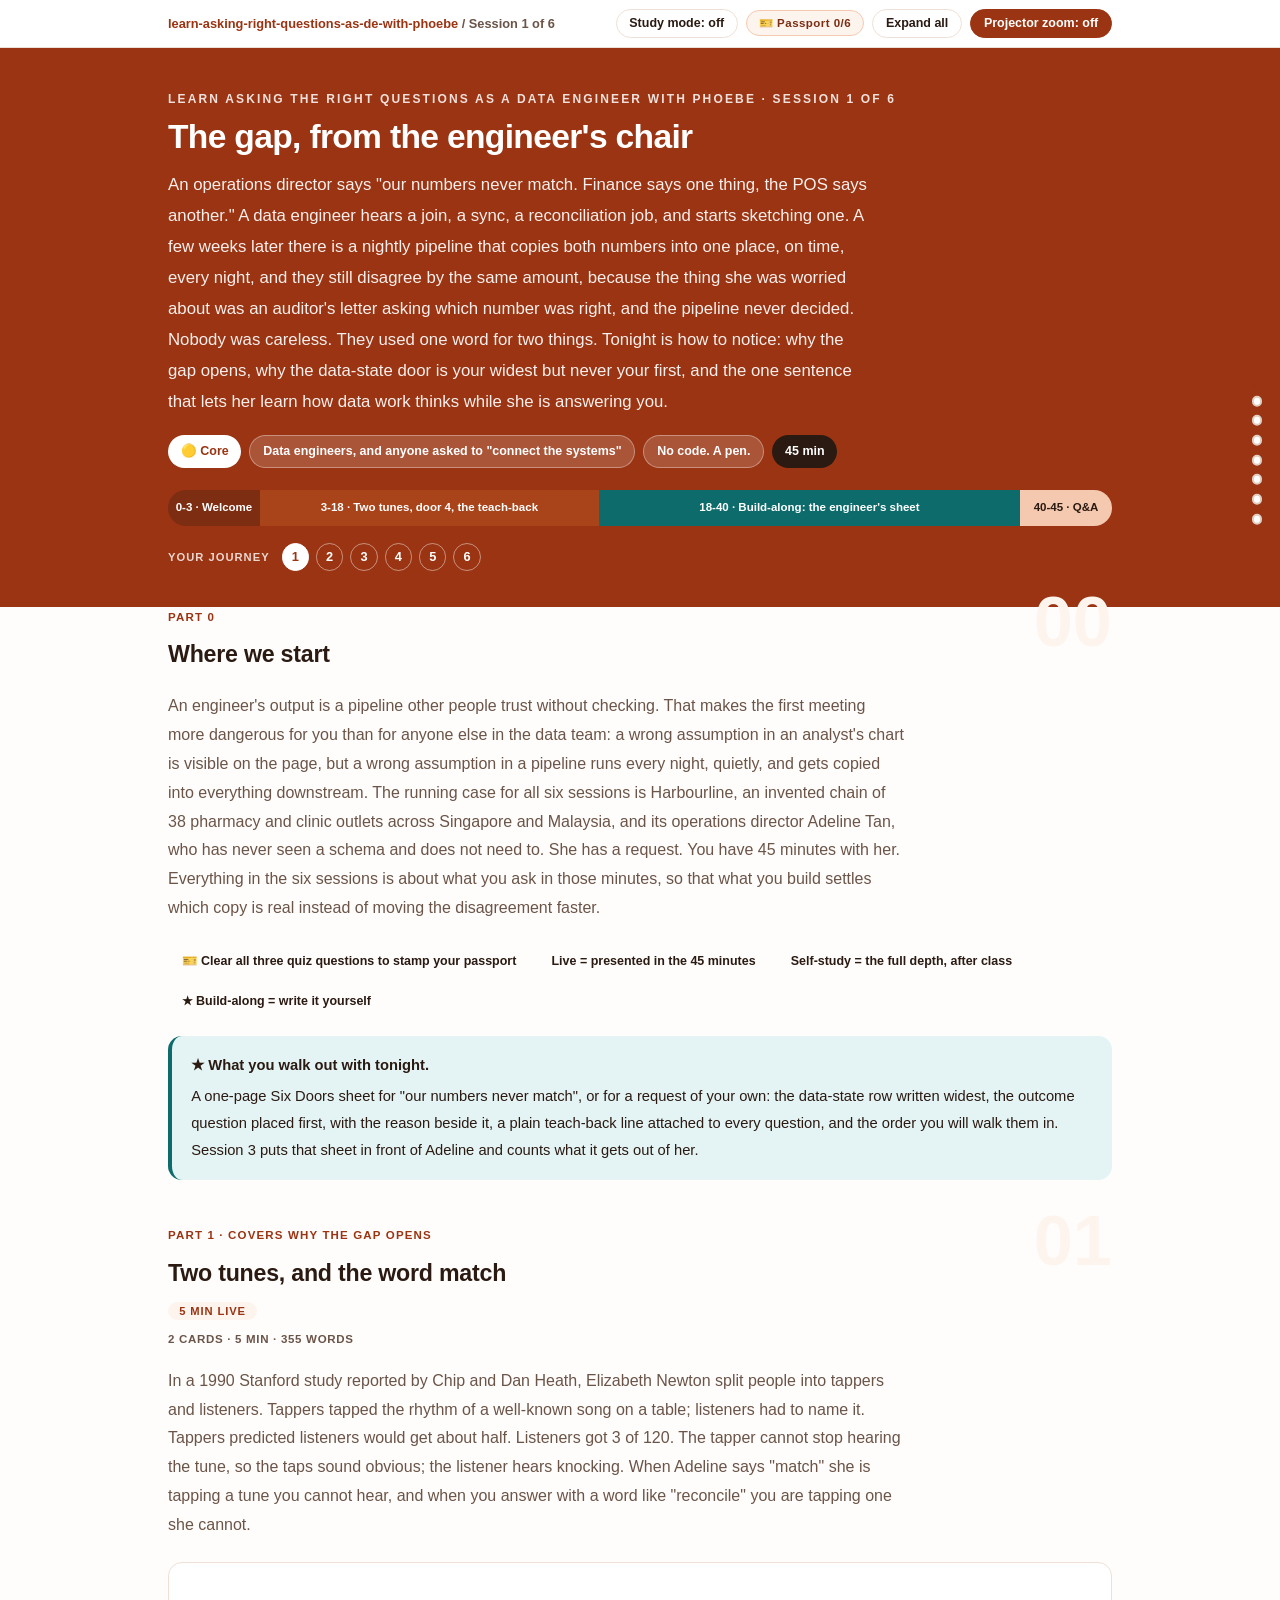
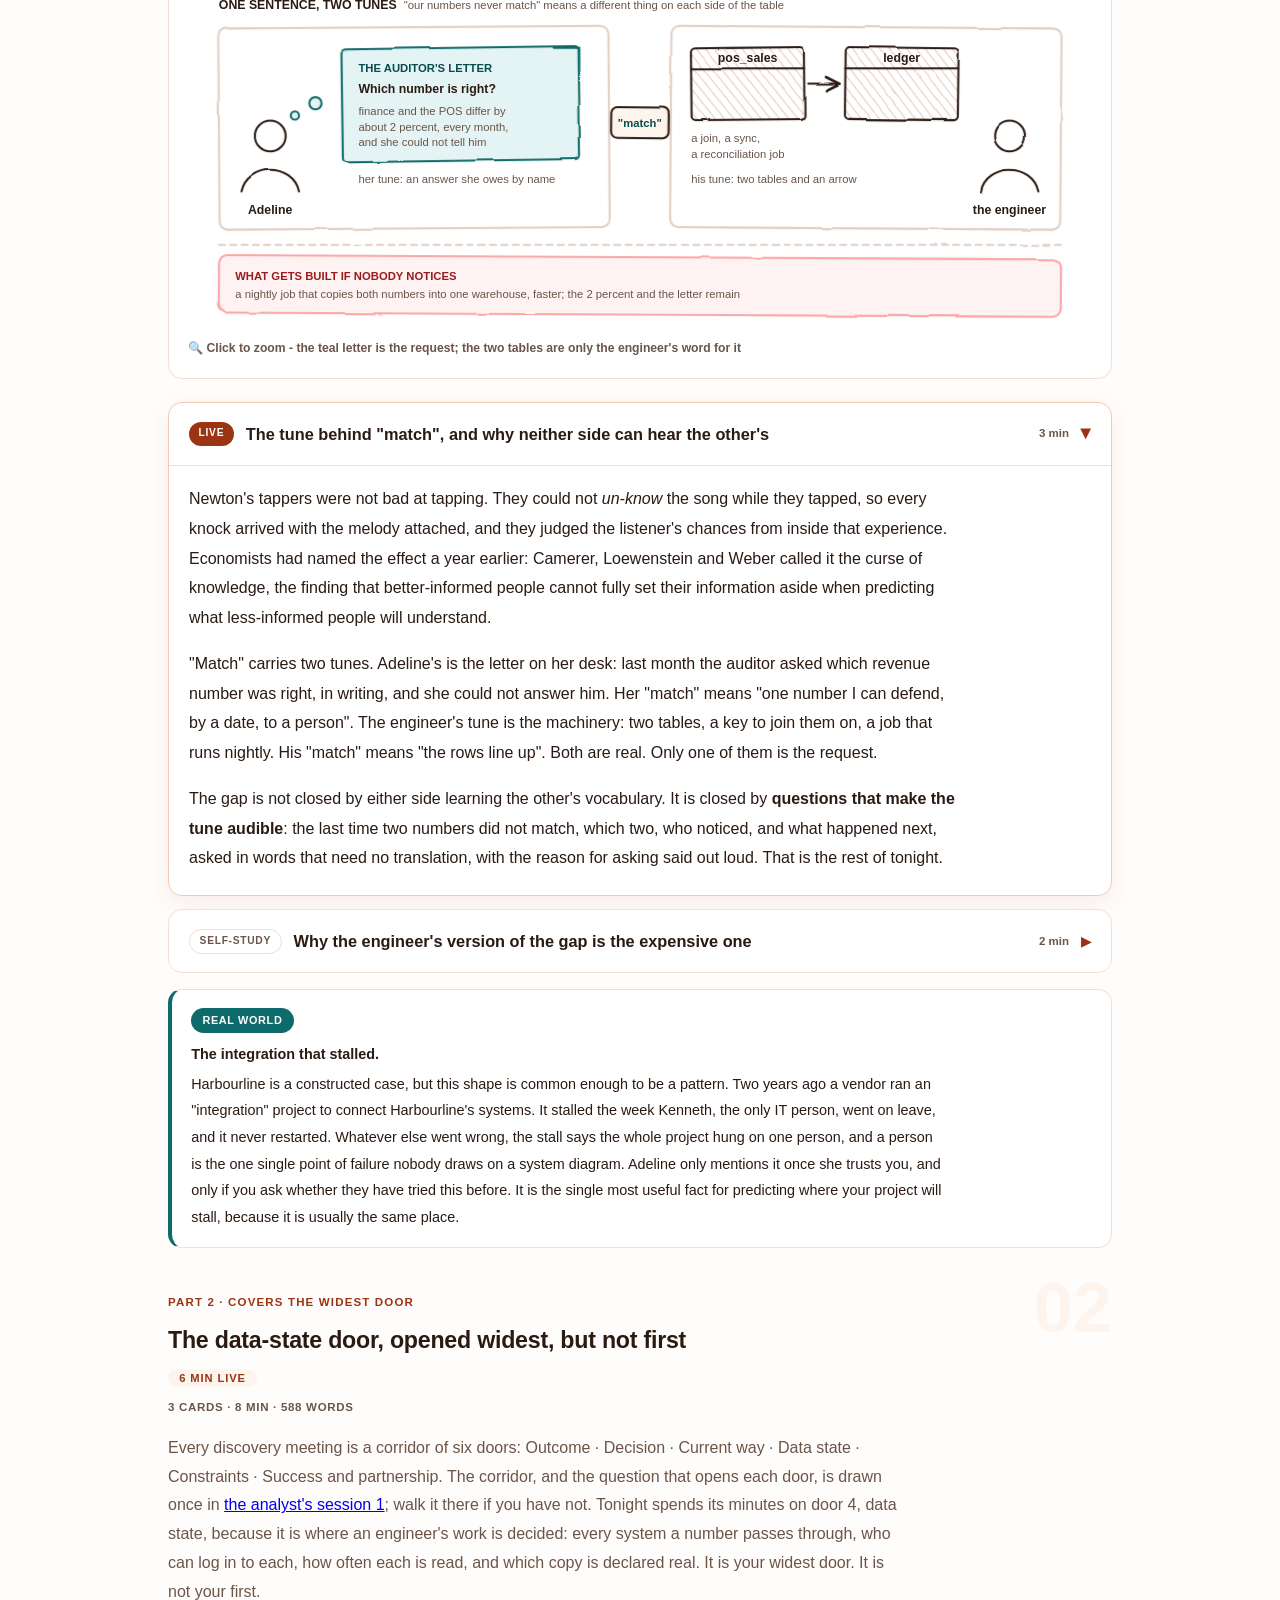
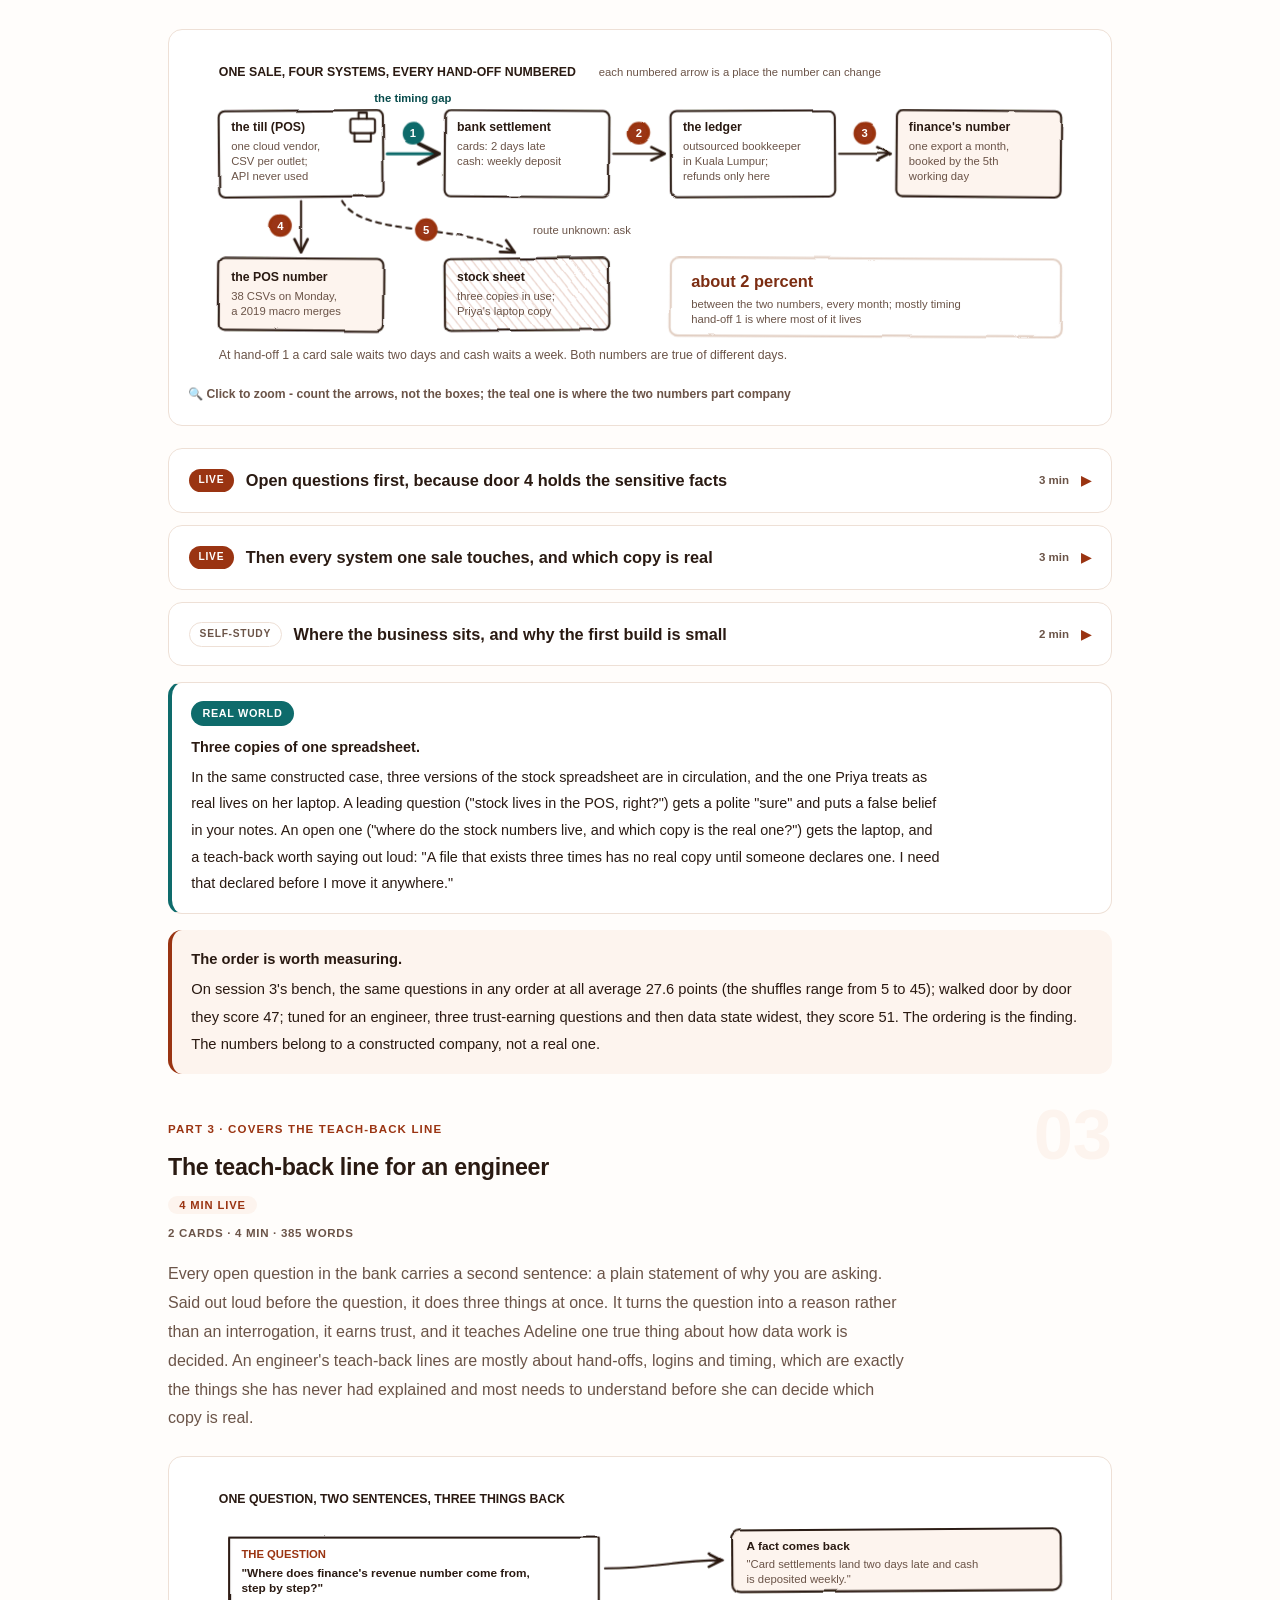
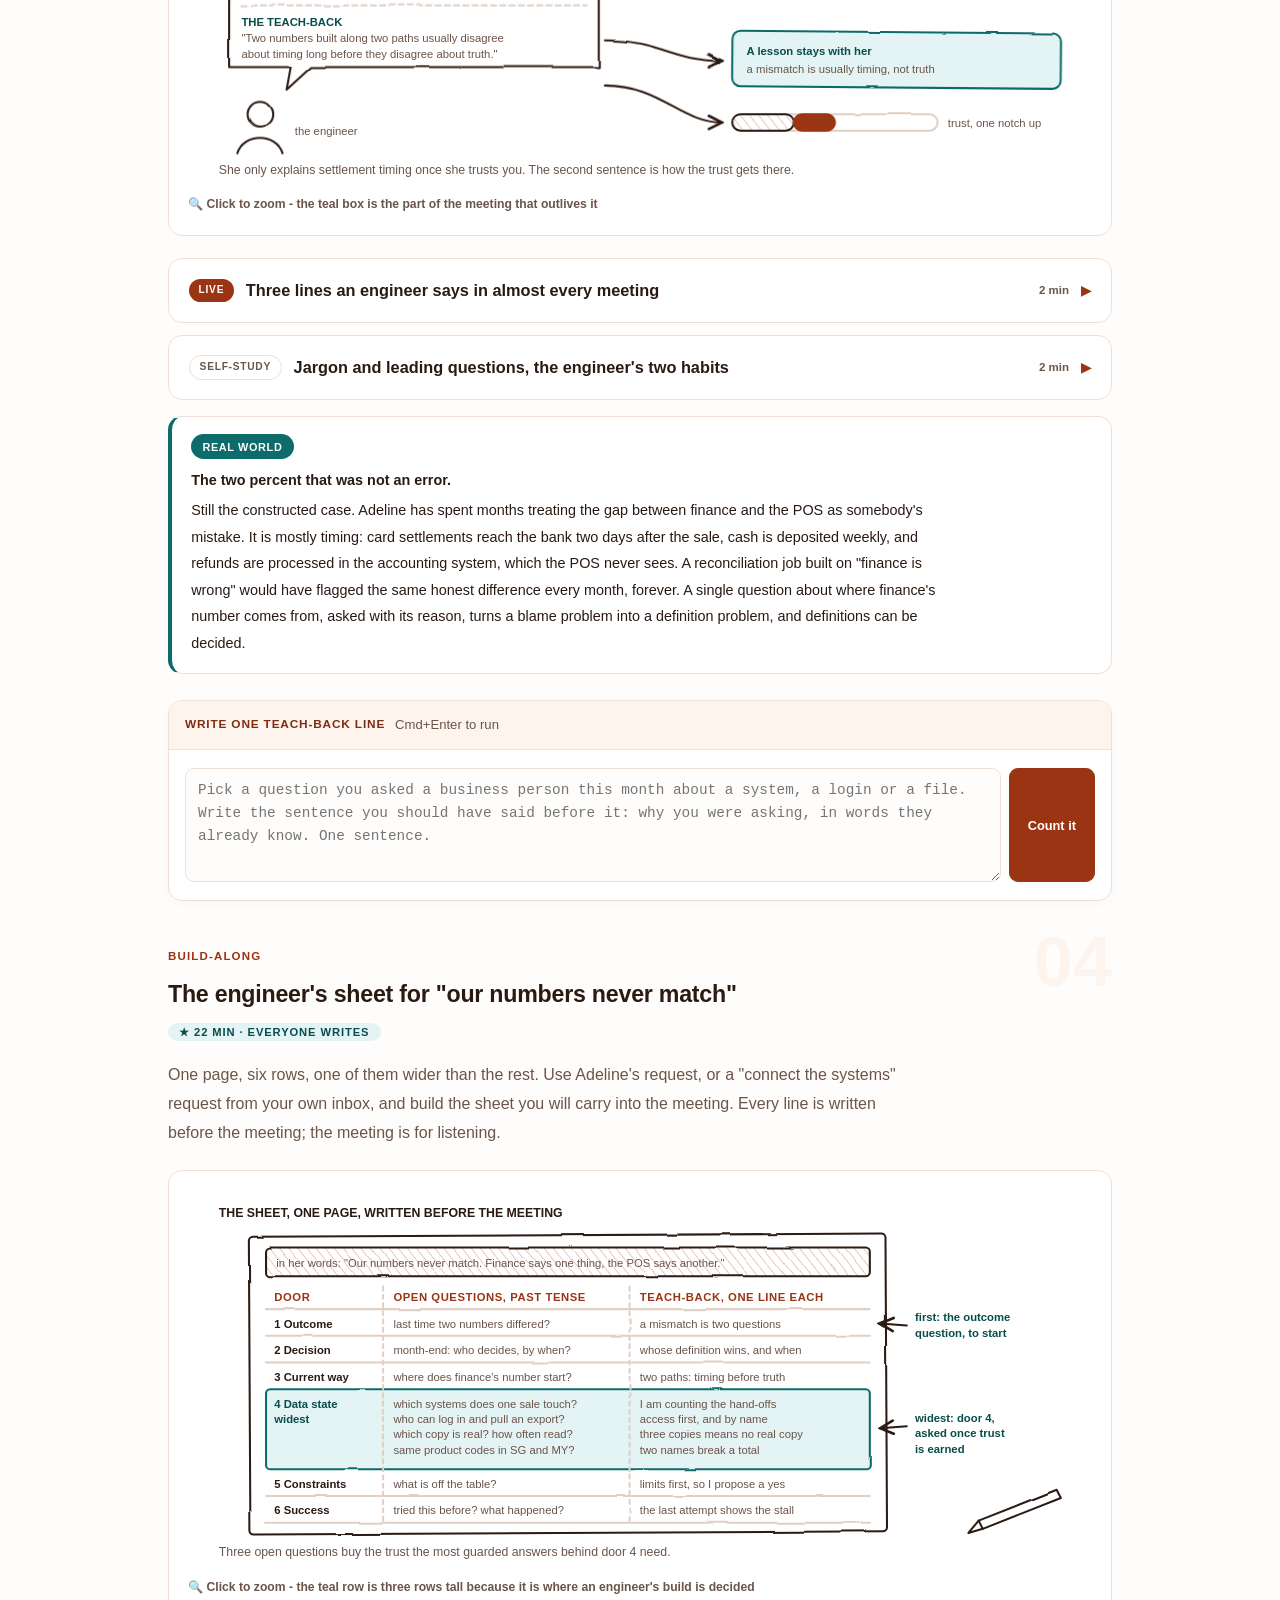
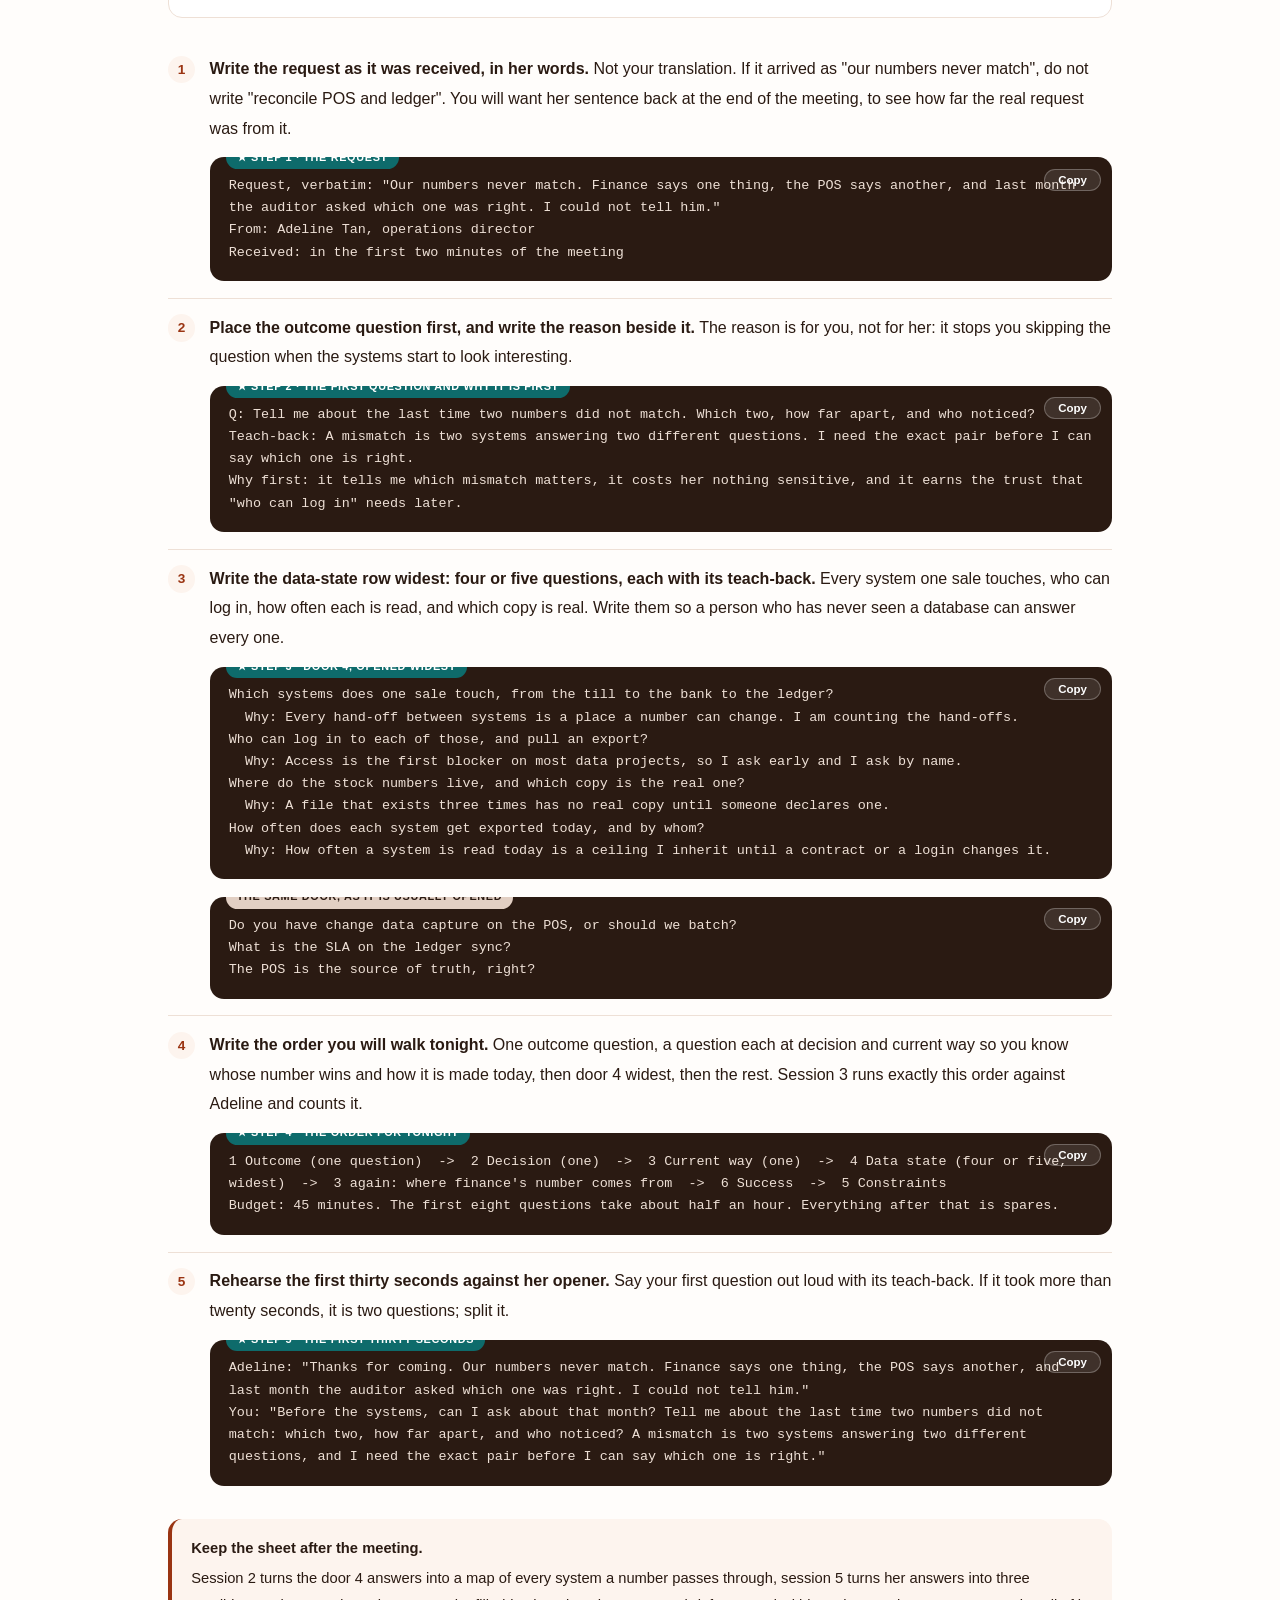
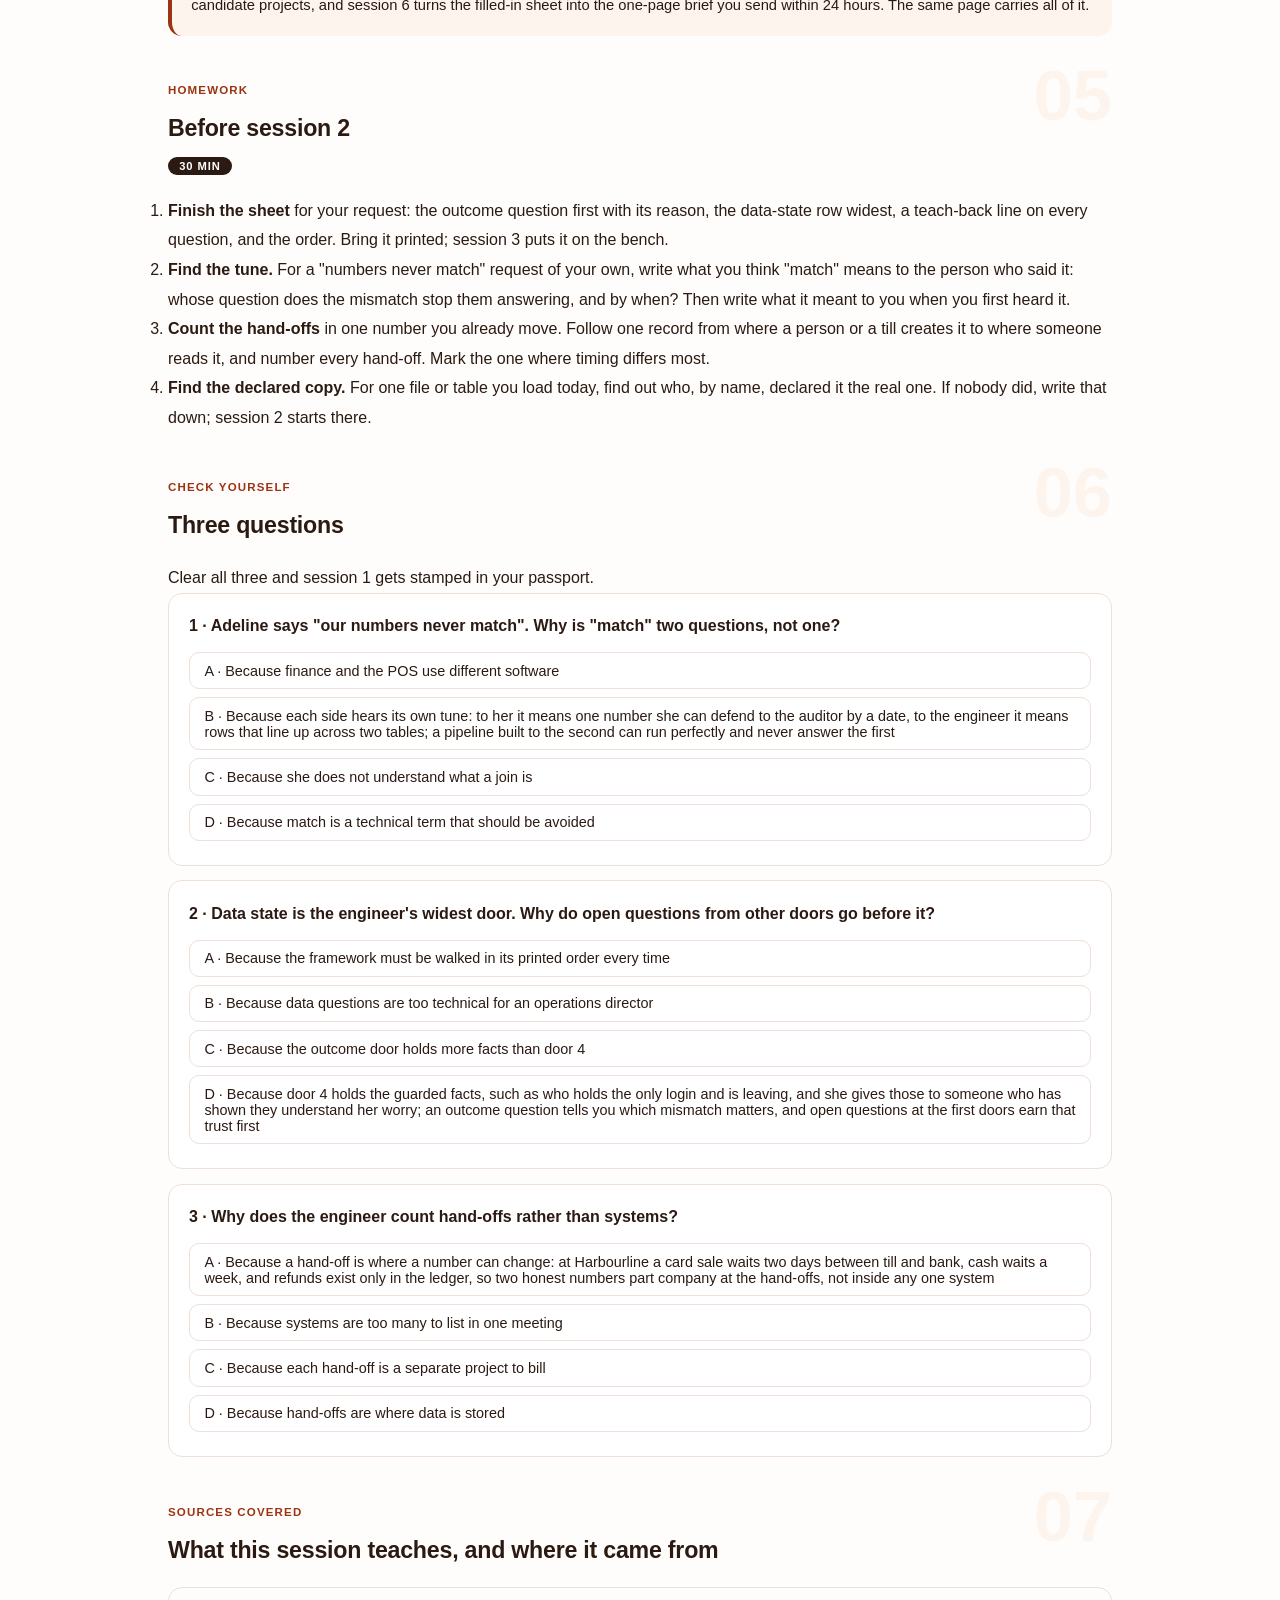
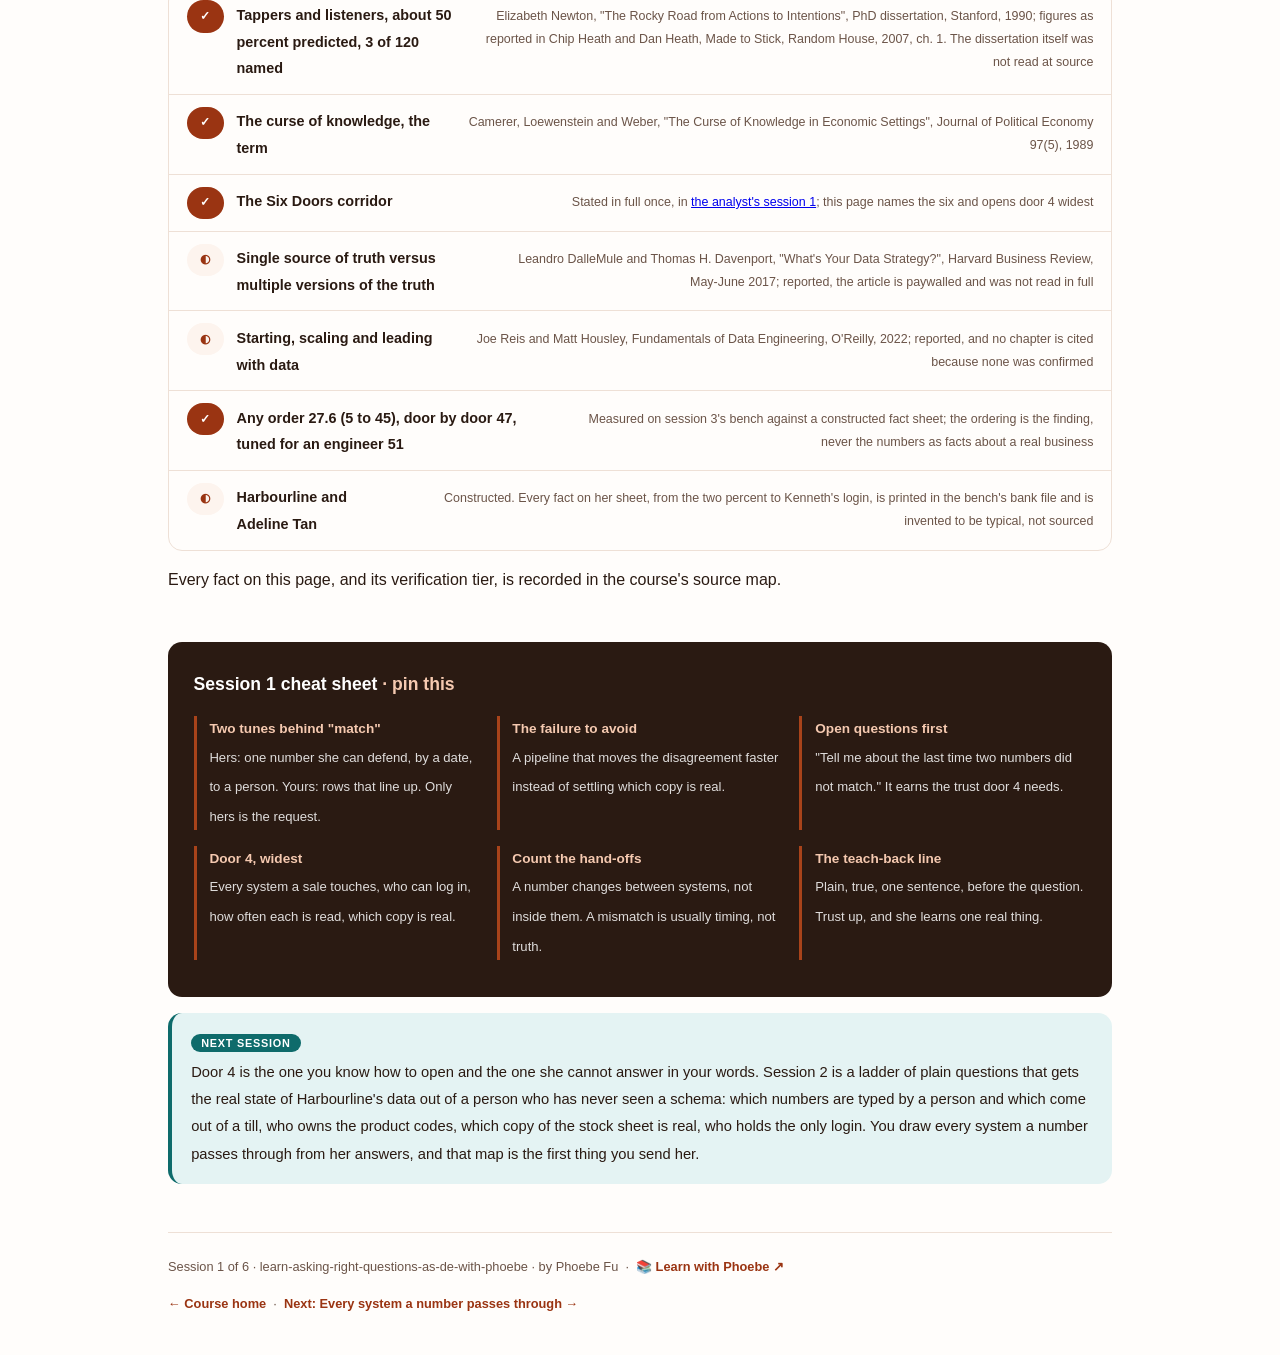
==== courses/01-the-gap-from-the-engineers-chair.html @ 68e8c06c "Asking the Right Questions as a Data Engineer: six sessions Sibling of the data analyst course: same" ====
<!DOCTYPE html>
<html lang="en">
<head>
<meta charset="UTF-8">
<meta name="viewport" content="width=device-width, initial-scale=1.0">
<!-- social:start -->
<meta name="description" content="Session 1 of 6. Why an operations director and a data engineer can both say the numbers never match and mean two different things, why the data-state door is the engineer's widest but never the first one opened, and the teach-back line that makes every question teach her something.">
<meta property="og:type" content="article">
<meta property="og:site_name" content="Learn with Phoebe">
<meta property="og:title" content="The gap, from the engineer's chair - learn asking the right questions as a data engineer with phoebe">
<meta property="og:description" content="Session 1 of 6. Two tunes behind the word match, every system one sale touches, and the one sentence that turns a question into a lesson.">
<meta property="og:url" content="https://phoebefu6.github.io/learn-asking-right-questions-as-de-with-phoebe/courses/01-the-gap-from-the-engineers-chair.html">
<meta property="og:image" content="https://phoebefu6.github.io/learn-asking-right-questions-as-de-with-phoebe/assets/og-cover.png">
<meta property="og:image:width" content="1200">
<meta property="og:image:height" content="630">
<meta name="twitter:card" content="summary_large_image">
<meta name="twitter:title" content="The gap, from the engineer's chair - learn asking the right questions as a data engineer with phoebe">
<meta name="twitter:description" content="Session 1 of 6. Two tunes, the data-state door, the teach-back line.">
<meta name="twitter:image" content="https://phoebefu6.github.io/learn-asking-right-questions-as-de-with-phoebe/assets/og-cover.png">
<!-- social:end -->
<title>Session 1 · The gap, from the engineer's chair - learn asking the right questions as a data engineer with phoebe</title>
<link rel="stylesheet" href="../assets/style.css?v=1">
</head>
<body>

<div class="toolbar">
  <div class="wrap">
    <span class="crumb"><a href="../index.html">learn-asking-right-questions-as-de-with-phoebe</a> / Session 1 of 6</span>
    <button class="btn" id="toggle-all" type="button">Expand all</button>
    <button class="btn primary" id="zoom-toggle" type="button">Projector zoom: off</button>
  </div>
</div>

<header class="masthead">
  <div class="wrap">
    <div class="eyebrow">Learn Asking the Right Questions as a Data Engineer with Phoebe · Session 1 of 6</div>
    <h1>The gap, from the <span class="accent">engineer's chair</span></h1>
    <p class="sub">An operations director says "our numbers never match. Finance says one thing, the POS says another." A data engineer hears a join, a sync, a reconciliation job, and starts sketching one. A few weeks later there is a nightly pipeline that copies both numbers into one place, on time, every night, and they still disagree by the same amount, because the thing she was worried about was an auditor's letter asking which number was right, and the pipeline never decided. Nobody was careless. They used one word for two things. Tonight is how to notice: why the gap opens, why the data-state door is your widest but never your first, and the one sentence that lets her learn how data work thinks while she is answering you.</p>
    <div class="chip-row">
      <span class="chip level">🟡 Core</span>
      <span class="chip audience">Data engineers, and anyone asked to "connect the systems"</span>
      <span class="chip audience">No code. A pen.</span>
      <span class="chip time">45 min</span>
    </div>
    <div class="agenda">
      <span class="a1" style="flex:1">0-3 · Welcome</span>
      <span class="a2" style="flex:4">3-18 · Two tunes, door 4, the teach-back</span>
      <span class="a3" style="flex:5">18-40 · Build-along: the engineer's sheet</span>
      <span class="a4" style="flex:1">40-45 · Q&amp;A</span>
    </div>
  </div>
</header>

<main class="wrap">

  <section class="section" id="intro">
    <div class="section-kicker">
      <span class="klabel">Part 0</span>
      <h2>Where we start</h2>
    </div>
    <p class="lede">An engineer's output is a pipeline other people trust without checking. That makes the first meeting more dangerous for you than for anyone else in the data team: a wrong assumption in an analyst's chart is visible on the page, but a wrong assumption in a pipeline runs every night, quietly, and gets copied into everything downstream. The running case for all six sessions is Harbourline, an invented chain of 38 pharmacy and clinic outlets across Singapore and Malaysia, and its operations director Adeline Tan, who has never seen a schema and does not need to. She has a request. You have 45 minutes with her. Everything in the six sessions is about what you ask in those minutes, so that what you build settles which copy is real instead of moving the disagreement faster.</p>

    <div class="legend">
      <span class="pill">🎫 Clear all three quiz questions to stamp your passport</span>
      <span class="pill">Live = presented in the 45 minutes</span>
      <span class="pill">Self-study = the full depth, after class</span>
      <span class="pill">★ Build-along = write it yourself</span>
    </div>

    <div class="callout win">
      <p><strong>★ What you walk out with tonight.</strong> A one-page Six Doors sheet for "our numbers never match", or for a request of your own: the data-state row written widest, the outcome question placed first, with the reason beside it, a plain teach-back line attached to every question, and the order you will walk them in. Session 3 puts that sheet in front of Adeline and counts what it gets out of her.</p>
    </div>
  </section>

  <section class="section" id="part-1">
    <div class="section-kicker">
      <span class="klabel">Part 1 · covers why the gap opens</span>
      <h2>Two tunes, and the word match</h2>
      <span class="tag concept">5 min live</span>
    </div>
    <p class="lede">In a 1990 Stanford study reported by Chip and Dan Heath, Elizabeth Newton split people into tappers and listeners. Tappers tapped the rhythm of a well-known song on a table; listeners had to name it. Tappers predicted listeners would get about half. Listeners got 3 of 120. The tapper cannot stop hearing the tune, so the taps sound obvious; the listener hears knocking. When Adeline says "match" she is tapping a tune you cannot hear, and when you answer with a word like "reconcile" you are tapping one she cannot.</p>

    <figure class="zoomable">
      <svg viewBox="0 0 880 336" xmlns="http://www.w3.org/2000/svg" role="img" aria-label="Two panels joined by the single word match. On the left, the operations director and her tune: the auditor's letter asking which number is right, with finance and the POS about 2 percent apart every month. On the right, the data engineer and his tune: two tables, pos_sales and ledger, with an arrow between them meaning a join, a sync, a reconciliation job. Below, a wrong-way panel: what gets built if nobody notices, a nightly job that copies both numbers into one warehouse faster, with the 2 percent and the letter still there.">
        <defs>
          <filter id="s1aSk" x="-3%" y="-3%" width="106%" height="106%"><feTurbulence type="fractalNoise" baseFrequency="0.02" numOctaves="2" seed="13" result="n"/><feDisplacementMap in="SourceGraphic" in2="n" scale="2.4" xChannelSelector="R" yChannelSelector="G"/></filter>
          <pattern id="s1aHc" patternUnits="userSpaceOnUse" width="7" height="7" patternTransform="rotate(-38)"><line x1="0" y1="0" x2="0" y2="7" stroke="#9A3412" stroke-width="1" opacity=".5"/></pattern>
          <marker id="s1aAr" viewBox="0 0 10 10" refX="9" refY="5" markerWidth="8" markerHeight="8" orient="auto"><path d="M1 1 L9 5 L1 9" fill="none" stroke="#2A1A12" stroke-width="1.6" stroke-linecap="round"/></marker>
        </defs>
        <style>
          .s1aH { font: 800 12px Inter, sans-serif; fill: #2A1A12; }
          .s1aL { font: 600 12px Inter, sans-serif; fill: #2A1A12; }
          .s1aS { font: 400 11px Inter, sans-serif; fill: #6B5448; }
          .s1aB { font: 800 11px Inter, sans-serif; fill: #084C4C; }
          .s1aX { font: 800 11px Inter, sans-serif; fill: #991B1B; }
          .s1aN { font: 400 12px Inter, sans-serif; fill: #6B5448; }
        </style>

        <text class="s1aH" x="30" y="26">ONE SENTENCE, TWO TUNES</text>
        <text class="s1aS" x="210" y="26">"our numbers never match" means a different thing on each side of the table</text>

        <g filter="url(#s1aSk)" fill="none" stroke="#2A1A12" stroke-width="2" stroke-linecap="round" stroke-linejoin="round">
          <!-- two panels -->
          <rect x="30" y="44" width="380" height="196" rx="8" transform="rotate(-0.4 220 142)" fill="#FFFFFF" stroke="#E2CFC3"/>
          <rect x="470" y="44" width="380" height="196" rx="8" transform="rotate(0.4 660 142)" fill="#FFFFFF" stroke="#E2CFC3"/>
          <!-- Adeline -->
          <circle cx="80" cy="150" r="15"/>
          <path d="M52 204 C58 176 102 176 108 204"/>
          <!-- thought bubbles to her letter -->
          <circle cx="104" cy="130" r="4" fill="#E4F3F3" stroke="#0E6B6B"/>
          <circle cx="124" cy="118" r="6" fill="#E4F3F3" stroke="#0E6B6B"/>
          <!-- her tune: the auditor's letter -->
          <rect x="150" y="64" width="230" height="110" rx="4" transform="rotate(-0.8 265 119)" fill="#E4F3F3" stroke="#0E6B6B"/>
          <path d="M356 64 L380 64 L380 88" stroke="#0E6B6B"/>
          <!-- the word between them -->
          <rect x="412" y="122" width="56" height="30" rx="6" transform="rotate(0.6 440 137)" fill="#FDF4EE"/>
          <!-- his tune: two tables and an arrow -->
          <rect x="490" y="64" width="110" height="70" rx="4" transform="rotate(-0.6 545 99)" fill="url(#s1aHc)"/>
          <rect x="640" y="64" width="110" height="70" rx="4" transform="rotate(0.7 695 99)" fill="url(#s1aHc)"/>
          <path d="M490 84 L600 84 M640 84 L750 84"/>
          <path d="M604 99 L634 99" marker-end="url(#s1aAr)"/>
          <!-- the engineer -->
          <circle cx="800" cy="150" r="15"/>
          <path d="M772 204 C778 176 822 176 828 204"/>
          <!-- divider and wrong-way panel -->
          <path d="M30 256 L850 256" stroke="#E2CFC3" stroke-dasharray="6 5"/>
          <rect x="30" y="268" width="820" height="56" rx="8" transform="rotate(0.3 440 296)" fill="#FEF2F2" stroke="#FCA5A5"/>
        </g>

        <text class="s1aB" x="166" y="88">THE AUDITOR'S LETTER</text>
        <text class="s1aL" x="166" y="108">Which number is right?</text>
        <text class="s1aS" x="166" y="130">finance and the POS differ by</text>
        <text class="s1aS" x="166" y="145">about 2 percent, every month,</text>
        <text class="s1aS" x="166" y="160">and she could not tell him</text>
        <text class="s1aS" x="166" y="196">her tune: an answer she owes by name</text>
        <text class="s1aL" x="80" y="226" text-anchor="middle">Adeline</text>

        <text class="s1aB" x="440" y="141" text-anchor="middle">"match"</text>

        <text class="s1aL" x="545" y="78" text-anchor="middle">pos_sales</text>
        <text class="s1aL" x="695" y="78" text-anchor="middle">ledger</text>
        <text class="s1aS" x="490" y="156">a join, a sync,</text>
        <text class="s1aS" x="490" y="171">a reconciliation job</text>
        <text class="s1aS" x="490" y="196">his tune: two tables and an arrow</text>
        <text class="s1aL" x="800" y="226" text-anchor="middle">the engineer</text>

        <text class="s1aX" x="46" y="290">WHAT GETS BUILT IF NOBODY NOTICES</text>
        <text class="s1aS" x="46" y="308">a nightly job that copies both numbers into one warehouse, faster; the 2 percent and the letter remain</text>
      </svg>
      <figcaption>🔍 Click to zoom - the teal letter is the request; the two tables are only the engineer's word for it</figcaption>
    </figure>

    <details class="card" open>
      <summary><span class="mode live">Live</span>The tune behind "match", and why neither side can hear the other's<span class="mini">3 min</span><span class="caret">▶</span></summary>
      <div class="body">
        <p>Newton's tappers were not bad at tapping. They could not <em>un-know</em> the song while they tapped, so every knock arrived with the melody attached, and they judged the listener's chances from inside that experience. Economists had named the effect a year earlier: Camerer, Loewenstein and Weber called it the curse of knowledge, the finding that better-informed people cannot fully set their information aside when predicting what less-informed people will understand.</p>
        <p>"Match" carries two tunes. Adeline's is the letter on her desk: last month the auditor asked which revenue number was right, in writing, and she could not answer him. Her "match" means "one number I can defend, by a date, to a person". The engineer's tune is the machinery: two tables, a key to join them on, a job that runs nightly. His "match" means "the rows line up". Both are real. Only one of them is the request.</p>
        <p>The gap is not closed by either side learning the other's vocabulary. It is closed by <strong>questions that make the tune audible</strong>: the last time two numbers did not match, which two, who noticed, and what happened next, asked in words that need no translation, with the reason for asking said out loud. That is the rest of tonight.</p>
      </div>
    </details>

    <details class="card">
      <summary><span class="mode self">Self-study</span>Why the engineer's version of the gap is the expensive one<span class="mini">2 min</span><span class="caret">▶</span></summary>
      <div class="body">
        <p>An analyst who misreads the request ships a chart nobody opens. It is visible, it is cheap to throw away, and the next meeting starts from the embarrassment. An engineer who misreads it ships a pipeline, and a pipeline does not look wrong. It runs green every night. It loads two numbers that disagree into one table, where they now disagree faster, in more places, with a timestamp that makes both look official. The disagreement has not been settled; it has been automated.</p>
        <p>That is the failure every page in these six sessions is written against: <strong>a pipeline that moves the disagreement faster instead of settling which copy is real.</strong> The engineering is rarely the hard part. Deciding which copy is real is a business decision, it needs facts only Adeline and her team hold, and the first meeting is the only cheap place to get them.</p>
      </div>
    </details>

    <div class="callout example">
      <span class="ex-pill">Real world</span>
      <p><strong>The integration that stalled.</strong> Harbourline is a constructed case, but this shape is common enough to be a pattern. Two years ago a vendor ran an "integration" project to connect Harbourline's systems. It stalled the week Kenneth, the only IT person, went on leave, and it never restarted. Whatever else went wrong, the stall says the whole project hung on one person, and a person is the one single point of failure nobody draws on a system diagram. Adeline only mentions it once she trusts you, and only if you ask whether they have tried this before. It is the single most useful fact for predicting where your project will stall, because it is usually the same place.</p>
    </div>
  </section>

  <section class="section" id="part-2">
    <div class="section-kicker">
      <span class="klabel">Part 2 · covers the widest door</span>
      <h2>The data-state door, opened widest, but not first</h2>
      <span class="tag concept">6 min live</span>
    </div>
    <p class="lede">Every discovery meeting is a corridor of six doors: Outcome · Decision · Current way · Data state · Constraints · Success and partnership. The corridor, and the question that opens each door, is drawn once in <a href="https://phoebefu6.github.io/learn-asking-right-questions-as-da-with-phoebe/courses/01-why-the-gap-and-the-six-doors.html">the analyst's session 1</a>; walk it there if you have not. Tonight spends its minutes on door 4, data state, because it is where an engineer's work is decided: every system a number passes through, who can log in to each, how often each is read, and which copy is declared real. It is your widest door. It is not your first.</p>

    <figure class="zoomable">
      <svg viewBox="0 0 880 316" xmlns="http://www.w3.org/2000/svg" role="img" aria-label="One Harbourline sale drawn travelling through four systems: the till, a cloud POS; bank settlement, where card sales land two days late and cash is deposited weekly; the ledger, kept by an outsourced bookkeeper in Kuala Lumpur, the only place refunds exist; and the stock sheet, which exists in three copies. Five hand-offs are numbered. Hand-off 1, till to bank, is marked in teal as the timing gap. Hand-off 3 is the monthly export that becomes finance's number; hand-off 4 is the Monday CSV that becomes the POS number; hand-off 5, till to stock sheet, is dashed because nobody has said how it happens. The two numbers differ by about 2 percent every month, mostly timing.">
        <defs>
          <filter id="s1bSk" x="-3%" y="-3%" width="106%" height="106%"><feTurbulence type="fractalNoise" baseFrequency="0.02" numOctaves="2" seed="29" result="n"/><feDisplacementMap in="SourceGraphic" in2="n" scale="2.4" xChannelSelector="R" yChannelSelector="G"/></filter>
          <pattern id="s1bHc" patternUnits="userSpaceOnUse" width="7" height="7" patternTransform="rotate(-38)"><line x1="0" y1="0" x2="0" y2="7" stroke="#9A3412" stroke-width="1" opacity=".5"/></pattern>
          <marker id="s1bAr" viewBox="0 0 10 10" refX="9" refY="5" markerWidth="8" markerHeight="8" orient="auto"><path d="M1 1 L9 5 L1 9" fill="none" stroke="#2A1A12" stroke-width="1.6" stroke-linecap="round"/></marker>
        </defs>
        <style>
          .s1bH { font: 800 12px Inter, sans-serif; fill: #2A1A12; }
          .s1bL { font: 600 12px Inter, sans-serif; fill: #2A1A12; }
          .s1bS { font: 400 11px Inter, sans-serif; fill: #6B5448; }
          .s1bB { font: 800 11px Inter, sans-serif; fill: #084C4C; }
          .s1bV { font: 800 16px Inter, sans-serif; fill: #7C2D12; }
          .s1bW { font: 800 11px Inter, sans-serif; fill: #FFFFFF; }
          .s1bN { font: 400 12px Inter, sans-serif; fill: #6B5448; }
        </style>

        <text class="s1bH" x="30" y="26">ONE SALE, FOUR SYSTEMS, EVERY HAND-OFF NUMBERED</text>
        <text class="s1bS" x="400" y="26">each numbered arrow is a place the number can change</text>
        <text class="s1bB" x="219" y="52" text-anchor="middle">the timing gap</text>

        <g filter="url(#s1bSk)" fill="none" stroke="#2A1A12" stroke-width="2" stroke-linecap="round" stroke-linejoin="round">
          <!-- row 1: till, bank, ledger, finance's number -->
          <rect x="30" y="60" width="160" height="84" rx="6" transform="rotate(-0.5 110 102)" fill="#FFFFFF"/>
          <rect x="250" y="60" width="160" height="84" rx="6" transform="rotate(0.4 330 102)" fill="#FFFFFF"/>
          <rect x="470" y="60" width="160" height="84" rx="6" transform="rotate(-0.3 550 102)" fill="#FFFFFF"/>
          <rect x="690" y="60" width="160" height="84" rx="6" transform="rotate(0.5 770 102)" fill="#FDF4EE"/>
          <!-- the till doodle -->
          <rect x="158" y="68" width="24" height="14" rx="2"/>
          <path d="M162 82 L162 90 L178 90 L178 82 M166 68 L166 62 L174 62 L174 68"/>
          <!-- hand-offs 1 to 3 -->
          <path d="M194 102 L244 102" stroke="#0E6B6B" stroke-width="3" marker-end="url(#s1bAr)"/>
          <path d="M414 102 L464 102" marker-end="url(#s1bAr)"/>
          <path d="M634 102 L684 102" marker-end="url(#s1bAr)"/>
          <circle cx="219" cy="82" r="10" fill="#0E6B6B" stroke="#0E6B6B"/>
          <circle cx="439" cy="82" r="10" fill="#9A3412" stroke="#9A3412"/>
          <circle cx="659" cy="82" r="10" fill="#9A3412" stroke="#9A3412"/>
          <!-- hand-off 4: the Monday CSV -->
          <path d="M110 148 L110 198" marker-end="url(#s1bAr)"/>
          <circle cx="90" cy="172" r="10" fill="#9A3412" stroke="#9A3412"/>
          <!-- hand-off 5: till to stock sheet, route unknown -->
          <path d="M150 148 C170 184 262 168 318 198" stroke-dasharray="5 5" marker-end="url(#s1bAr)"/>
          <circle cx="232" cy="176" r="10" fill="#9A3412" stroke="#9A3412"/>
          <!-- row 2: POS number, stock sheet, the gap -->
          <rect x="30" y="204" width="160" height="70" rx="6" transform="rotate(0.4 110 239)" fill="#FDF4EE"/>
          <rect x="250" y="204" width="160" height="70" rx="6" transform="rotate(-0.5 330 239)" fill="url(#s1bHc)"/>
          <rect x="470" y="204" width="380" height="76" rx="8" transform="rotate(0.3 660 242)" fill="#FFFFFF" stroke="#E2CFC3"/>
        </g>

        <text class="s1bW" x="219" y="86" text-anchor="middle">1</text>
        <text class="s1bW" x="439" y="86" text-anchor="middle">2</text>
        <text class="s1bW" x="659" y="86" text-anchor="middle">3</text>
        <text class="s1bW" x="90" y="176" text-anchor="middle">4</text>
        <text class="s1bW" x="232" y="180" text-anchor="middle">5</text>

        <text class="s1bL" x="42" y="80">the till (POS)</text>
        <text class="s1bS" x="42" y="98">one cloud vendor,</text>
        <text class="s1bS" x="42" y="113">CSV per outlet;</text>
        <text class="s1bS" x="42" y="128">API never used</text>

        <text class="s1bL" x="262" y="80">bank settlement</text>
        <text class="s1bS" x="262" y="98">cards: 2 days late</text>
        <text class="s1bS" x="262" y="113">cash: weekly deposit</text>

        <text class="s1bL" x="482" y="80">the ledger</text>
        <text class="s1bS" x="482" y="98">outsourced bookkeeper</text>
        <text class="s1bS" x="482" y="113">in Kuala Lumpur;</text>
        <text class="s1bS" x="482" y="128">refunds only here</text>

        <text class="s1bL" x="702" y="80">finance's number</text>
        <text class="s1bS" x="702" y="98">one export a month,</text>
        <text class="s1bS" x="702" y="113">booked by the 5th</text>
        <text class="s1bS" x="702" y="128">working day</text>

        <text class="s1bL" x="42" y="226">the POS number</text>
        <text class="s1bS" x="42" y="244">38 CSVs on Monday,</text>
        <text class="s1bS" x="42" y="259">a 2019 macro merges</text>

        <text class="s1bL" x="262" y="226">stock sheet</text>
        <text class="s1bS" x="262" y="244">three copies in use;</text>
        <text class="s1bS" x="262" y="259">Priya's laptop copy</text>
        <text class="s1bS" x="336" y="180">route unknown: ask</text>

        <text class="s1bV" x="490" y="232">about 2 percent</text>
        <text class="s1bS" x="490" y="252">between the two numbers, every month; mostly timing</text>
        <text class="s1bS" x="490" y="267">hand-off 1 is where most of it lives</text>

        <text class="s1bN" x="30" y="302">At hand-off 1 a card sale waits two days and cash waits a week. Both numbers are true of different days.</text>
      </svg>
      <figcaption>🔍 Click to zoom - count the arrows, not the boxes; the teal one is where the two numbers part company</figcaption>
    </figure>

    <details class="card">
      <summary><span class="mode live">Live</span>Open questions first, because door 4 holds the sensitive facts<span class="mini">3 min</span><span class="caret">▶</span></summary>
      <div class="body">
        <p>The instinct is to open with the systems, because the systems are what you will touch. Resist it for three questions. Door 4 is where the facts people guard live: who holds the only login, which copy of a file is actually used, who fixes numbers by hand without telling anyone. Adeline does not hand those to a stranger who opened with "what is your stack". She hands them to someone who has shown they understand what she is worried about.</p>
        <p>So the first question is an outcome question in the past tense: <strong>"Tell me about the last time two numbers did not match. Which two, how far apart, and who noticed?"</strong> Its teach-back: "A mismatch is two systems answering two different questions. I need the exact pair before I can say which one is right." In four or five minutes you learn which mismatch matters (month-end revenue, about two percent, and an auditor who has now asked in writing), you earn a notch of trust, and every data-state question after it lands on a warmer table.</p>
        <p>On Adeline's sheet the most sensitive data-state fact, that Kenneth is the only IT person, holds the only POS admin login, and is leaving in January, needs the highest trust of anything she knows. She has not told her own team. Asked cold, "who can log in?" gets you a name. Asked after trust, it gets you the risk.</p>
      </div>
    </details>

    <details class="card">
      <summary><span class="mode live">Live</span>Then every system one sale touches, and which copy is real<span class="mini">3 min</span><span class="caret">▶</span></summary>
      <div class="body">
        <p>Once she trusts you, open door 4 wide and walk one sale through it: <strong>"Which systems does one sale touch, from the till to the bank to the ledger?"</strong> At Harbourline the answer is a cloud POS with a CSV export per outlet and an API nobody has used; a bank that settles cards two days late and receives cash weekly; a ledger in a cloud accounting package run by an outsourced bookkeeper in Kuala Lumpur, who exports once a month; and, off to the side, a stock spreadsheet. Then ask how often each is read today and by whom, because that frequency is a ceiling you inherit until a contract or a login changes it.</p>
        <p>Leandro DalleMule and Thomas Davenport's 2017 frame for data strategy, as reported, sets a single source of truth against multiple versions of the truth, each fit for a purpose. Both are legitimate designs. What is never a design is having several versions by accident with nobody saying which one wins, and that is Harbourline: finance's number and the POS number are both honest, built along two paths, and nobody has declared which one the auditor gets. The engineer's job at door 4 is not to pick. It is to find out who can decide, and to get it decided before anything moves.</p>
      </div>
    </details>

    <details class="card">
      <summary><span class="mode self">Self-study</span>Where the business sits, and why the first build is small<span class="mini">2 min</span><span class="caret">▶</span></summary>
      <div class="body">
        <p>Joe Reis and Matt Housley, in <em>Fundamentals of Data Engineering</em> (O'Reilly, 2022), describe organisations as starting with data, scaling with data, or leading with data, and argue the engineering should fit the stage; the framing here is as reported, not read chapter by chapter. Harbourline is plainly starting: 38 CSV files pasted on Monday, a 2019 macro, one IT person, no budget this quarter. A starting business does not need a platform first. It needs one declared real copy of one number, reproduced exactly, with a second person who knows how it is made.</p>
        <p>That is also why data state is asked in plain words. Session 2 turns door 4 into a ladder of questions that a person who has never seen a schema can answer, and draws the system map from her replies.</p>
      </div>
    </details>

    <div class="callout example">
      <span class="ex-pill">Real world</span>
      <p><strong>Three copies of one spreadsheet.</strong> In the same constructed case, three versions of the stock spreadsheet are in circulation, and the one Priya treats as real lives on her laptop. A leading question ("stock lives in the POS, right?") gets a polite "sure" and puts a false belief in your notes. An open one ("where do the stock numbers live, and which copy is the real one?") gets the laptop, and a teach-back worth saying out loud: "A file that exists three times has no real copy until someone declares one. I need that declared before I move it anywhere."</p>
    </div>

    <div class="callout tip">
      <p><strong>The order is worth measuring.</strong> On session 3's bench, the same questions in any order at all average 27.6 points (the shuffles range from 5 to 45); walked door by door they score 47; tuned for an engineer, three trust-earning questions and then data state widest, they score 51. The ordering is the finding. The numbers belong to a constructed company, not a real one.</p>
    </div>
  </section>

  <section class="section" id="part-3">
    <div class="section-kicker">
      <span class="klabel">Part 3 · covers the teach-back line</span>
      <h2>The teach-back line for an engineer</h2>
      <span class="tag concept">4 min live</span>
    </div>
    <p class="lede">Every open question in the bank carries a second sentence: a plain statement of why you are asking. Said out loud before the question, it does three things at once. It turns the question into a reason rather than an interrogation, it earns trust, and it teaches Adeline one true thing about how data work is decided. An engineer's teach-back lines are mostly about hand-offs, logins and timing, which are exactly the things she has never had explained and most needs to understand before she can decide which copy is real.</p>

    <figure class="zoomable">
      <svg viewBox="0 0 880 300" xmlns="http://www.w3.org/2000/svg" role="img" aria-label="A two-part speech bubble from the engineer. The question: where does finance's revenue number come from, step by step. The teach-back: two numbers built along two paths usually disagree about timing long before they disagree about truth. Three arrows leave it: to a fact that comes back from the operations director, card settlements land two days late and cash is deposited weekly; to a lesson that stays with her, a mismatch is usually timing, not truth, drawn in teal; and to a trust meter that rises one notch.">
        <defs>
          <filter id="s1cSk" x="-3%" y="-3%" width="106%" height="106%"><feTurbulence type="fractalNoise" baseFrequency="0.02" numOctaves="2" seed="37" result="n"/><feDisplacementMap in="SourceGraphic" in2="n" scale="2.4" xChannelSelector="R" yChannelSelector="G"/></filter>
          <pattern id="s1cHc" patternUnits="userSpaceOnUse" width="7" height="7" patternTransform="rotate(-38)"><line x1="0" y1="0" x2="0" y2="7" stroke="#9A3412" stroke-width="1" opacity=".5"/></pattern>
          <marker id="s1cAr" viewBox="0 0 10 10" refX="9" refY="5" markerWidth="8" markerHeight="8" orient="auto"><path d="M1 1 L9 5 L1 9" fill="none" stroke="#2A1A12" stroke-width="1.6" stroke-linecap="round"/></marker>
        </defs>
        <style>
          .s1cH { font: 800 12px Inter, sans-serif; fill: #2A1A12; }
          .s1cL { font: 600 11.5px Inter, sans-serif; fill: #2A1A12; }
          .s1cS { font: 400 11px Inter, sans-serif; fill: #6B5448; }
          .s1cB { font: 800 11px Inter, sans-serif; fill: #084C4C; }
          .s1cA { font: 700 11px Inter, sans-serif; fill: #9A3412; }
          .s1cN { font: 400 12px Inter, sans-serif; fill: #6B5448; }
        </style>

        <text class="s1cH" x="30" y="26">ONE QUESTION, TWO SENTENCES, THREE THINGS BACK</text>

        <g filter="url(#s1cSk)" fill="none" stroke="#2A1A12" stroke-width="2" stroke-linecap="round" stroke-linejoin="round">
          <!-- the engineer's bubble, two-part -->
          <path d="M40 60 L400 60 L400 186 L120 186 L96 208 L100 186 L40 186 Z" fill="#FFFFFF"/>
          <path d="M52 126 L388 126" stroke="#E2CFC3" stroke-dasharray="5 4"/>
          <!-- the engineer -->
          <circle cx="70" cy="232" r="12"/>
          <path d="M48 270 C54 250 86 250 92 270"/>
          <!-- arrows out -->
          <path d="M406 90 C460 90 470 82 520 82" marker-end="url(#s1cAr)"/>
          <path d="M406 160 C460 160 470 180 520 180" marker-end="url(#s1cAr)"/>
          <path d="M406 204 C460 204 480 240 520 240" marker-end="url(#s1cAr)"/>
          <!-- the fact that comes back -->
          <rect x="530" y="52" width="320" height="60" rx="8" transform="rotate(-0.4 690 82)" fill="#FDF4EE"/>
          <!-- the lesson that stays -->
          <rect x="530" y="152" width="320" height="54" rx="8" transform="rotate(0.5 690 179)" fill="#E4F3F3" stroke="#0E6B6B"/>
          <!-- trust meter -->
          <rect x="530" y="232" width="200" height="16" rx="8" fill="#FFFFFF" stroke="#E2CFC3"/>
          <rect x="530" y="232" width="60" height="16" rx="8" fill="url(#s1cHc)"/>
          <rect x="590" y="232" width="40" height="16" rx="8" fill="#9A3412" stroke="#9A3412"/>
        </g>

        <text class="s1cA" x="52" y="80">THE QUESTION</text>
        <text class="s1cL" x="52" y="98">"Where does finance's revenue number come from,</text>
        <text class="s1cL" x="52" y="113">step by step?"</text>
        <text class="s1cB" x="52" y="146">THE TEACH-BACK</text>
        <text class="s1cS" x="52" y="162">"Two numbers built along two paths usually disagree</text>
        <text class="s1cS" x="52" y="177">about timing long before they disagree about truth."</text>
        <text class="s1cS" x="104" y="252">the engineer</text>

        <text class="s1cL" x="544" y="72">A fact comes back</text>
        <text class="s1cS" x="544" y="90">"Card settlements land two days late and cash</text>
        <text class="s1cS" x="544" y="104">is deposited weekly."</text>
        <text class="s1cB" x="544" y="174">A lesson stays with her</text>
        <text class="s1cS" x="544" y="192">a mismatch is usually timing, not truth</text>
        <text class="s1cS" x="740" y="244">trust, one notch up</text>

        <text class="s1cN" x="30" y="290">She only explains settlement timing once she trusts you. The second sentence is how the trust gets there.</text>
      </svg>
      <figcaption>🔍 Click to zoom - the teal box is the part of the meeting that outlives it</figcaption>
    </figure>

    <details class="card">
      <summary><span class="mode live">Live</span>Three lines an engineer says in almost every meeting<span class="mini">2 min</span><span class="caret">▶</span></summary>
      <div class="body">
        <p>A teach-back line is <strong>plain</strong>: no word she would have to ask about, so "the file" not "the extract", "log in" not "credentials", "two days late" not "latency". It is <strong>true</strong>: a real principle of the craft, not a pleasantry. And it is <strong>one sentence</strong>, because two is a lecture and she stops answering. These three carry most of door 4.</p>
        <p>Before "Which systems does one sale touch, from the till to the bank to the ledger?": "Every hand-off between systems is a place a number can change. I am counting the hand-offs."</p>
        <p>Before "Who can log in to each of those, and pull an export?": "Access is the first blocker on most data projects, so I ask early and I ask by name."</p>
        <p>Before "Where does finance's revenue number come from, step by step?": "Two numbers built along two paths usually disagree about timing long before they disagree about truth." Said to Adeline, that last one changes the meeting. She came in believing one side was wrong. She leaves knowing that both may be right about different days, which is the first step to deciding which day the auditor gets. Session 4 builds the rest of the set and chooses the one concept per meeting worth explaining properly.</p>
      </div>
    </details>

    <details class="card">
      <summary><span class="mode self">Self-study</span>Jargon and leading questions, the engineer's two habits<span class="mini">2 min</span><span class="caret">▶</span></summary>
      <div class="body">
        <p>Session 3 sorts every question into five kinds: open, closed, vague, jargon and leading. Engineers are most exposed to two. <strong>Jargon</strong> is the question you would ask a colleague: "Do you have change data capture on the POS, or should we batch?" It costs minutes while she works out what you mean, and it costs trust, because she is now a little less sure you understand a pharmacy. <strong>Leading</strong> questions are the dangerous kind because they feel efficient: "The POS is the source of truth, right?" gets a "sure", and a belief that is wrong goes into your notes. On this bank the POS is not the source of truth; the two percent is settlement timing.</p>
        <p>The fast yes-or-no interview on the bench records five false beliefs of exactly this shape, and each one is a thing you would build on: pull everything daily, the vendor API is in use, finance is simply wrong, stock lives in the POS. Six weeks later each is a pipeline that is correct about a world that does not exist.</p>
      </div>
    </details>

    <div class="callout example">
      <span class="ex-pill">Real world</span>
      <p><strong>The two percent that was not an error.</strong> Still the constructed case. Adeline has spent months treating the gap between finance and the POS as somebody's mistake. It is mostly timing: card settlements reach the bank two days after the sale, cash is deposited weekly, and refunds are processed in the accounting system, which the POS never sees. A reconciliation job built on "finance is wrong" would have flagged the same honest difference every month, forever. A single question about where finance's number comes from, asked with its reason, turns a blame problem into a definition problem, and definitions can be decided.</p>
    </div>

    <div class="tryrow" data-fn="wordcount" data-multiline="1" data-title="Write one teach-back line" data-hint="Pick a question you asked a business person this month about a system, a login or a file. Write the sentence you should have said before it: why you were asking, in words they already know. One sentence." data-seed="" data-cta="Count it"></div>
  </section>

  <section class="section" id="demo-1">
    <div class="section-kicker">
      <span class="klabel">Build-along</span>
      <h2>The engineer's sheet for "our numbers never match"</h2>
      <span class="tag demo">★ 22 min · everyone writes</span>
    </div>
    <p class="lede">One page, six rows, one of them wider than the rest. Use Adeline's request, or a "connect the systems" request from your own inbox, and build the sheet you will carry into the meeting. Every line is written before the meeting; the meeting is for listening.</p>

    <figure class="zoomable">
      <svg viewBox="0 0 880 366" xmlns="http://www.w3.org/2000/svg" role="img" aria-label="A hand-drawn one-page sheet. At the top, the request in the operations director's words: our numbers never match, finance says one thing, the POS says another. Below, six rows, one per door, each with a question and a teach-back line. The data-state row is drawn in teal and is three times the height of the others, holding four questions. In the margin, a note on the outcome row says the outcome question goes first, and a note on the data-state row says it is the widest door, asked once trust is earned. A pen lies beside the page.">
        <defs>
          <filter id="s1dSk" x="-3%" y="-3%" width="106%" height="106%"><feTurbulence type="fractalNoise" baseFrequency="0.02" numOctaves="2" seed="43" result="n"/><feDisplacementMap in="SourceGraphic" in2="n" scale="2.4" xChannelSelector="R" yChannelSelector="G"/></filter>
          <pattern id="s1dHc" patternUnits="userSpaceOnUse" width="7" height="7" patternTransform="rotate(-38)"><line x1="0" y1="0" x2="0" y2="7" stroke="#9A3412" stroke-width="1" opacity=".5"/></pattern>
          <marker id="s1dAr" viewBox="0 0 10 10" refX="9" refY="5" markerWidth="8" markerHeight="8" orient="auto"><path d="M1 1 L9 5 L1 9" fill="none" stroke="#2A1A12" stroke-width="1.6" stroke-linecap="round"/></marker>
        </defs>
        <style>
          .s1dH { font: 800 12px Inter, sans-serif; fill: #2A1A12; }
          .s1dL { font: 700 11px Inter, sans-serif; fill: #2A1A12; }
          .s1dS { font: 400 11px Inter, sans-serif; fill: #6B5448; }
          .s1dB { font: 800 11px Inter, sans-serif; fill: #084C4C; }
          .s1dA { font: 700 11px Inter, sans-serif; fill: #9A3412; letter-spacing: .05em; }
          .s1dN { font: 400 12px Inter, sans-serif; fill: #6B5448; }
        </style>

        <text class="s1dH" x="30" y="26">THE SHEET, ONE PAGE, WRITTEN BEFORE THE MEETING</text>

        <g filter="url(#s1dSk)" fill="none" stroke="#2A1A12" stroke-width="2" stroke-linecap="round" stroke-linejoin="round">
          <!-- the page -->
          <rect x="60" y="44" width="620" height="290" rx="4" transform="rotate(-0.3 370 189)" fill="#FFFFFF"/>
          <!-- request box -->
          <rect x="76" y="56" width="588" height="28" rx="4" fill="url(#s1dHc)"/>
          <!-- the widest row -->
          <rect x="76" y="194" width="588" height="78" rx="4" fill="#E4F3F3" stroke="#0E6B6B"/>
          <!-- row rules -->
          <path d="M76 116 L664 116 M76 142 L664 142 M76 168 L664 168 M76 298 L664 298 M76 324 L664 324" stroke="#E2CFC3"/>
          <!-- column rules -->
          <path d="M190 94 L190 324 M430 94 L430 324" stroke="#E2CFC3" stroke-dasharray="4 4"/>
          <!-- margin arrows -->
          <path d="M700 132 L674 130" marker-end="url(#s1dAr)"/>
          <path d="M700 230 L674 232" marker-end="url(#s1dAr)"/>
          <!-- the pen -->
          <path d="M770 322 L846 292 L850 300 L774 330 Z"/>
          <path d="M770 322 L760 334 L774 330"/>
        </g>

        <text class="s1dS" x="86" y="75">in her words: "Our numbers never match. Finance says one thing, the POS says another."</text>
        <text class="s1dA" x="84" y="108">DOOR</text>
        <text class="s1dA" x="200" y="108">OPEN QUESTIONS, PAST TENSE</text>
        <text class="s1dA" x="440" y="108">TEACH-BACK, ONE LINE EACH</text>

        <text class="s1dL" x="84" y="134">1 Outcome</text>
        <text class="s1dS" x="200" y="134">last time two numbers differed?</text>
        <text class="s1dS" x="440" y="134">a mismatch is two questions</text>
        <text class="s1dL" x="84" y="160">2 Decision</text>
        <text class="s1dS" x="200" y="160">month-end: who decides, by when?</text>
        <text class="s1dS" x="440" y="160">whose definition wins, and when</text>
        <text class="s1dL" x="84" y="186">3 Current way</text>
        <text class="s1dS" x="200" y="186">where does finance's number start?</text>
        <text class="s1dS" x="440" y="186">two paths: timing before truth</text>

        <text class="s1dB" x="84" y="212">4 Data state</text>
        <text class="s1dB" x="84" y="227">widest</text>
        <text class="s1dS" x="200" y="212">which systems does one sale touch?</text>
        <text class="s1dS" x="200" y="227">who can log in and pull an export?</text>
        <text class="s1dS" x="200" y="242">which copy is real? how often read?</text>
        <text class="s1dS" x="200" y="257">same product codes in SG and MY?</text>
        <text class="s1dS" x="440" y="212">I am counting the hand-offs</text>
        <text class="s1dS" x="440" y="227">access first, and by name</text>
        <text class="s1dS" x="440" y="242">three copies means no real copy</text>
        <text class="s1dS" x="440" y="257">two names break a total</text>

        <text class="s1dL" x="84" y="290">5 Constraints</text>
        <text class="s1dS" x="200" y="290">what is off the table?</text>
        <text class="s1dS" x="440" y="290">limits first, so I propose a yes</text>
        <text class="s1dL" x="84" y="316">6 Success</text>
        <text class="s1dS" x="200" y="316">tried this before? what happened?</text>
        <text class="s1dS" x="440" y="316">the last attempt shows the stall</text>

        <text class="s1dB" x="708" y="128">first: the outcome</text>
        <text class="s1dB" x="708" y="143">question, to start</text>
        <text class="s1dB" x="708" y="226">widest: door 4,</text>
        <text class="s1dB" x="708" y="241">asked once trust</text>
        <text class="s1dB" x="708" y="256">is earned</text>

        <text class="s1dN" x="30" y="356">Three open questions buy the trust the most guarded answers behind door 4 need.</text>
      </svg>
      <figcaption>🔍 Click to zoom - the teal row is three rows tall because it is where an engineer's build is decided</figcaption>
    </figure>

    <div class="steps">
      <div class="step">
        <p><strong>Write the request as it was received, in her words.</strong> Not your translation. If it arrived as "our numbers never match", do not write "reconcile POS and ledger". You will want her sentence back at the end of the meeting, to see how far the real request was from it.</p>
        <div class="prompt-box good"><span class="label">★ Step 1 · the request</span>Request, verbatim: "Our numbers never match. Finance says one thing, the POS says another, and last month the auditor asked which one was right. I could not tell him."
From: Adeline Tan, operations director
Received: in the first two minutes of the meeting</div>
      </div>
      <div class="step">
        <p><strong>Place the outcome question first, and write the reason beside it.</strong> The reason is for you, not for her: it stops you skipping the question when the systems start to look interesting.</p>
        <div class="prompt-box good"><span class="label">★ Step 2 · the first question and why it is first</span>Q: Tell me about the last time two numbers did not match. Which two, how far apart, and who noticed?
Teach-back: A mismatch is two systems answering two different questions. I need the exact pair before I can say which one is right.
Why first: it tells me which mismatch matters, it costs her nothing sensitive, and it earns the trust that "who can log in" needs later.</div>
      </div>
      <div class="step">
        <p><strong>Write the data-state row widest: four or five questions, each with its teach-back.</strong> Every system one sale touches, who can log in, how often each is read, and which copy is real. Write them so a person who has never seen a database can answer every one.</p>
        <div class="prompt-box good"><span class="label">★ Step 3 · door 4, opened widest</span>Which systems does one sale touch, from the till to the bank to the ledger?
  Why: Every hand-off between systems is a place a number can change. I am counting the hand-offs.
Who can log in to each of those, and pull an export?
  Why: Access is the first blocker on most data projects, so I ask early and I ask by name.
Where do the stock numbers live, and which copy is the real one?
  Why: A file that exists three times has no real copy until someone declares one.
How often does each system get exported today, and by whom?
  Why: How often a system is read today is a ceiling I inherit until a contract or a login changes it.</div>
        <div class="prompt-box bad"><span class="label">The same door, as it is usually opened</span>Do you have change data capture on the POS, or should we batch?
What is the SLA on the ledger sync?
The POS is the source of truth, right?</div>
      </div>
      <div class="step">
        <p><strong>Write the order you will walk tonight.</strong> One outcome question, a question each at decision and current way so you know whose number wins and how it is made today, then door 4 widest, then the rest. Session 3 runs exactly this order against Adeline and counts it.</p>
        <div class="prompt-box good"><span class="label">★ Step 4 · the order for tonight</span>1 Outcome (one question)  -&gt;  2 Decision (one)  -&gt;  3 Current way (one)  -&gt;  4 Data state (four or five, widest)  -&gt;  3 again: where finance's number comes from  -&gt;  6 Success  -&gt;  5 Constraints
Budget: 45 minutes. The first eight questions take about half an hour. Everything after that is spares.</div>
      </div>
      <div class="step">
        <p><strong>Rehearse the first thirty seconds against her opener.</strong> Say your first question out loud with its teach-back. If it took more than twenty seconds, it is two questions; split it.</p>
        <div class="prompt-box good"><span class="label">★ Step 5 · the first thirty seconds</span>Adeline: "Thanks for coming. Our numbers never match. Finance says one thing, the POS says another, and last month the auditor asked which one was right. I could not tell him."
You: "Before the systems, can I ask about that month? Tell me about the last time two numbers did not match: which two, how far apart, and who noticed? A mismatch is two systems answering two different questions, and I need the exact pair before I can say which one is right."</div>
      </div>
    </div>

    <div class="callout tip">
      <p><strong>Keep the sheet after the meeting.</strong> Session 2 turns the door 4 answers into a map of every system a number passes through, session 5 turns her answers into three candidate projects, and session 6 turns the filled-in sheet into the one-page brief you send within 24 hours. The same page carries all of it.</p>
    </div>
  </section>

  <section class="section" id="exercise">
    <div class="section-kicker">
      <span class="klabel">Homework</span>
      <h2>Before session 2</h2>
      <span class="tag exercise">30 min</span>
    </div>
    <ol>
      <li><strong>Finish the sheet</strong> for your request: the outcome question first with its reason, the data-state row widest, a teach-back line on every question, and the order. Bring it printed; session 3 puts it on the bench.</li>
      <li><strong>Find the tune.</strong> For a "numbers never match" request of your own, write what you think "match" means to the person who said it: whose question does the mismatch stop them answering, and by when? Then write what it meant to you when you first heard it.</li>
      <li><strong>Count the hand-offs</strong> in one number you already move. Follow one record from where a person or a till creates it to where someone reads it, and number every hand-off. Mark the one where timing differs most.</li>
      <li><strong>Find the declared copy.</strong> For one file or table you load today, find out who, by name, declared it the real one. If nobody did, write that down; session 2 starts there.</li>
    </ol>
  </section>

  <section class="section" id="quiz">
    <div class="section-kicker">
      <span class="klabel">Check yourself</span>
      <h2>Three questions</h2>
    </div>
    <p>Clear all three and session 1 gets stamped in your passport.</p>

    <div class="quiz-q" data-answer="1">
      <p class="qtext">1 · Adeline says "our numbers never match". Why is "match" two questions, not one?</p>
      <button class="qopt" type="button">A · Because finance and the POS use different software</button>
      <button class="qopt" type="button">B · Because each side hears its own tune: to her it means one number she can defend to the auditor by a date, to the engineer it means rows that line up across two tables; a pipeline built to the second can run perfectly and never answer the first</button>
      <button class="qopt" type="button">C · Because she does not understand what a join is</button>
      <button class="qopt" type="button">D · Because match is a technical term that should be avoided</button>
      <p class="qwhy">The curse of knowledge runs both ways. Neither reading is wrong, and neither side notices the other one. A nightly job that loads both numbers into one warehouse satisfies the engineer's "match" and leaves the auditor's letter unanswered.</p>
    </div>

    <div class="quiz-q" data-answer="3">
      <p class="qtext">2 · Data state is the engineer's widest door. Why do open questions from other doors go before it?</p>
      <button class="qopt" type="button">A · Because the framework must be walked in its printed order every time</button>
      <button class="qopt" type="button">B · Because data questions are too technical for an operations director</button>
      <button class="qopt" type="button">C · Because the outcome door holds more facts than door 4</button>
      <button class="qopt" type="button">D · Because door 4 holds the guarded facts, such as who holds the only login and is leaving, and she gives those to someone who has shown they understand her worry; an outcome question tells you which mismatch matters, and open questions at the first doors earn that trust first</button>
      <p class="qwhy">On Adeline's sheet, the fact that Kenneth holds the only POS admin login and leaves in January needs the most trust of anything she knows. Asked cold, "who can log in?" gets a name. Asked after trust, it gets the risk.</p>
    </div>

    <div class="quiz-q" data-answer="0">
      <p class="qtext">3 · Why does the engineer count hand-offs rather than systems?</p>
      <button class="qopt" type="button">A · Because a hand-off is where a number can change: at Harbourline a card sale waits two days between till and bank, cash waits a week, and refunds exist only in the ledger, so two honest numbers part company at the hand-offs, not inside any one system</button>
      <button class="qopt" type="button">B · Because systems are too many to list in one meeting</button>
      <button class="qopt" type="button">C · Because each hand-off is a separate project to bill</button>
      <button class="qopt" type="button">D · Because hand-offs are where data is stored</button>
      <p class="qwhy">The two percent between finance and the POS is mostly timing. Each system is right about its own day; the disagreement lives in the arrows between them, and that is why the teach-back line is "I am counting the hand-offs".</p>
    </div>

    <p class="quiz-score"></p>
  </section>

  <section class="section" id="official">
    <div class="section-kicker">
      <span class="klabel">Sources covered</span>
      <h2>What this session teaches, and where it came from</h2>
    </div>
    <div class="covered">
      <div class="covered-row"><span class="status pill solid">✓</span><span class="name">Tappers and listeners, about 50 percent predicted, 3 of 120 named</span><span class="note">Elizabeth Newton, "The Rocky Road from Actions to Intentions", PhD dissertation, Stanford, 1990; figures as reported in Chip Heath and Dan Heath, Made to Stick, Random House, 2007, ch. 1. The dissertation itself was not read at source</span></div>
      <div class="covered-row"><span class="status pill solid">✓</span><span class="name">The curse of knowledge, the term</span><span class="note">Camerer, Loewenstein and Weber, "The Curse of Knowledge in Economic Settings", Journal of Political Economy 97(5), 1989</span></div>
      <div class="covered-row"><span class="status pill solid">✓</span><span class="name">The Six Doors corridor</span><span class="note">Stated in full once, in <a href="https://phoebefu6.github.io/learn-asking-right-questions-as-da-with-phoebe/courses/01-why-the-gap-and-the-six-doors.html">the analyst's session 1</a>; this page names the six and opens door 4 widest</span></div>
      <div class="covered-row"><span class="status pill light">◐</span><span class="name">Single source of truth versus multiple versions of the truth</span><span class="note">Leandro DalleMule and Thomas H. Davenport, "What's Your Data Strategy?", Harvard Business Review, May-June 2017; reported, the article is paywalled and was not read in full</span></div>
      <div class="covered-row"><span class="status pill light">◐</span><span class="name">Starting, scaling and leading with data</span><span class="note">Joe Reis and Matt Housley, Fundamentals of Data Engineering, O'Reilly, 2022; reported, and no chapter is cited because none was confirmed</span></div>
      <div class="covered-row"><span class="status pill solid">✓</span><span class="name">Any order 27.6 (5 to 45), door by door 47, tuned for an engineer 51</span><span class="note">Measured on session 3's bench against a constructed fact sheet; the ordering is the finding, never the numbers as facts about a real business</span></div>
      <div class="covered-row"><span class="status pill light">◐</span><span class="name">Harbourline and Adeline Tan</span><span class="note">Constructed. Every fact on her sheet, from the two percent to Kenneth's login, is printed in the bench's bank file and is invented to be typical, not sourced</span></div>
    </div>
    <p class="mono" style="margin-top:14px">Every fact on this page, and its verification tier, is recorded in the course's source map.</p>
  </section>

  <section class="cheat" id="cheatsheet">
    <h3>Session 1 cheat sheet <span>· pin this</span></h3>
    <div class="grid-2">
      <div class="cheat-item"><b>Two tunes behind "match"</b><span>Hers: one number she can defend, by a date, to a person. Yours: rows that line up. Only hers is the request.</span></div>
      <div class="cheat-item"><b>The failure to avoid</b><span>A pipeline that moves the disagreement faster instead of settling which copy is real.</span></div>
      <div class="cheat-item"><b>Open questions first</b><span>"Tell me about the last time two numbers did not match." It earns the trust door 4 needs.</span></div>
      <div class="cheat-item"><b>Door 4, widest</b><span>Every system a sale touches, who can log in, how often each is read, which copy is real.</span></div>
      <div class="cheat-item"><b>Count the hand-offs</b><span>A number changes between systems, not inside them. A mismatch is usually timing, not truth.</span></div>
      <div class="cheat-item"><b>The teach-back line</b><span>Plain, true, one sentence, before the question. Trust up, and she learns one real thing.</span></div>
    </div>
  </section>

  <div class="callout next">
    <span class="nx-pill">Next session</span>
    <p>Door 4 is the one you know how to open and the one she cannot answer in your words. Session 2 is a ladder of plain questions that gets the real state of Harbourline's data out of a person who has never seen a schema: which numbers are typed by a person and which come out of a till, who owns the product codes, which copy of the stock sheet is real, who holds the only login. You draw every system a number passes through from her answers, and that map is the first thing you send her.</p>
  </div>

  <footer class="pagefoot">
    <span>Session 1 of 6 · learn-asking-right-questions-as-de-with-phoebe · by Phoebe Fu &nbsp;·&nbsp; 📚 <a href="https://phoebefu6.github.io/learn-with-phoebe/">Learn with Phoebe ↗</a></span>
    <span><a href="../index.html">← Course home</a> &nbsp;·&nbsp; <a href="02-every-system-a-number-passes-through.html">Next: Every system a number passes through →</a></span>
  </footer>

</main>

<script src="../assets/app.js?v=1"></script>
</body>
</html>
---- assets/style.css ----
/* learn-asking-right-questions-as-de-with-phoebe - editorial bold design system
   Accent: rust #9A3412 · Ink deep rust #7C2D12 · Flagship: teal #0E6B6B
   (CSS var names still read --indigo/--amber; they hold rust and teal.)
   NOTE: this is the PAGE chrome. The simulator palette inside asking-live.js is separate. */

:root {
  --indigo: #9A3412;
  --indigo-deep: #7C2D12;
  --indigo-mid: #A8431A;
  --indigo-soft: #F5C9B0;
  --indigo-50: #FDF4EE;
  --ink: #2A1A12;
  --muted: #6B5448;
  --faint: #E2CFC3;
  --hairline: #EEE0D6;
  --clay: #0E6B6B;
  --clay-ink: #084C4C;
  --amber: #0E6B6B;
  --amber-ink: #084C4C;
  --amber-50: #E4F3F3;
  --paper: #FFFDFB;
  --code-bg: #2A1A12;
  --code-ink: #EEE0D6;
  --scrim-rgb: 42,26,18;
  --shadow-rgb: 154,52,18;
  --radius: 14px;
}

* { margin: 0; padding: 0; box-sizing: border-box; }

html { font-size: 16px; scroll-behavior: smooth; }
html.zoom-125 { font-size: 20px; }
html.zoom-150 { font-size: 24px; }

body {
  font-family: "Inter", -apple-system, BlinkMacSystemFont, "Segoe UI", Roboto, sans-serif;
  background: var(--paper);
  color: var(--ink);
  line-height: 1.85;
  font-feature-settings: "tnum";
}

.wrap { max-width: 62rem; margin: 0 auto; padding: 0 1.5rem; }

/* ---------- header band ---------- */
.masthead {
  background: var(--indigo);
  color: #fff;
  padding: 2.5rem 0 2.25rem;
}
.masthead .eyebrow {
  font-size: .75rem;
  letter-spacing: .18em;
  text-transform: uppercase;
  opacity: .85;
  font-weight: 600;
}
.masthead h1 {
  font-size: 2.1rem;
  line-height: 1.15;
  font-weight: 800;
  margin: .5rem 0 .75rem;
  letter-spacing: -.02em;
}
.masthead h1 .accent { color: inherit; }
.masthead .sub { font-size: 1.05rem; opacity: .92; max-width: 44rem; }

.chip-row { display: flex; flex-wrap: wrap; gap: .5rem; margin-top: 1.1rem; }
.chip {
  display: inline-flex;
  align-items: center;
  gap: .35rem;
  border-radius: 999px;
  padding: .25rem .8rem;
  font-size: .78rem;
  font-weight: 600;
  white-space: nowrap;
}
.chip.level { background: #fff; color: var(--indigo); }
.chip.audience { background: rgba(255,255,255,.16); color: #fff; border: 1px solid rgba(255,255,255,.35); }
.chip.time { background: var(--ink); color: #fff; font-variant-numeric: tabular-nums; }


/* ---------- agenda band ----------
   Recovered 2026-09-02. These six repos were scaffolded from a stylesheet that had
   lost this block, so .agenda rendered as run-on inline text ~700px tall inside the
   masthead. 87 of 93 repos carry it; these were the exception, and they were also the
   six the estate sweep could not see. See course-builder/references/field-notes.md.

   .a3 does NOT reuse the donor's `color: var(--amber-ink)`: that pair falls below
   4.5:1 against --amber in all six palettes, which is the same failure the sweep
   flags on the wellbeing courses. The literal below is the darkest tone of this
   repo's own amber-ink that clears 4.5:1, so the band stays bright. Recompute it if
   --amber changes. */
.agenda {
  display: flex;
  border-radius: 999px;
  overflow: hidden;
  margin: 1.4rem 0 0;
  font-size: .72rem;
  font-weight: 600;
  text-align: center;
  color: #fff;
}
.agenda span { padding: .45rem .3rem; white-space: nowrap; overflow: hidden; text-overflow: ellipsis; }
.agenda .a1 { background: var(--indigo-deep); }
.agenda .a2 { background: var(--indigo-mid); }
.agenda .a3 { background: var(--amber); color: #FFFFFF; }
.agenda .a4 { background: var(--indigo-soft); color: var(--ink); }

/* ---------- toolbar ---------- */
.toolbar {
  position: sticky;
  top: 0;
  z-index: 40;
  background: rgba(255,255,255,.94);
  backdrop-filter: blur(6px);
  border-bottom: 1px solid var(--hairline);
  padding: .55rem 0;
}
.toolbar .wrap { display: flex; align-items: center; gap: .5rem; flex-wrap: nowrap; }
.toolbar .crumb { font-size: .8rem; color: var(--muted); font-weight: 600; margin-right: auto; min-width: 0; white-space: nowrap; overflow: hidden; text-overflow: ellipsis; }
.toolbar .btn { white-space: nowrap; flex: none; padding: .38rem .8rem; font-size: .78rem; line-height: 1.2; }
.toolbar .crumb a { color: var(--indigo); text-decoration: none; }
.btn {
  border: 1px solid var(--hairline);
  background: #fff;
  color: var(--ink);
  border-radius: 999px;
  padding: .35rem .9rem;
  font-size: .78rem;
  font-weight: 600;
  cursor: pointer;
  font-family: inherit;
  transition: all .15s ease;
}
.btn:hover { border-color: var(--indigo); color: var(--indigo); }
.btn.primary { background: var(--indigo); border-color: var(--indigo); color: #fff; }
.btn.primary:hover { background: var(--indigo-deep); }

/* ---------- sections ---------- */
main { padding: 2.5rem 0 4rem; }

.section { margin-bottom: 2.8rem; }
.section-kicker { margin-bottom: 1rem; }
.section-kicker .klabel {
  display: block;
  font-size: .72rem;
  text-transform: uppercase;
  letter-spacing: .1em;
  color: var(--indigo);
  font-weight: 700;
  margin-bottom: .35rem;
}
.section-kicker h2 {
  font-size: 1.45rem;
  font-weight: 800;
  letter-spacing: -.01em;
  display: flex;
  align-items: center;
  gap: .7rem;
  flex-wrap: wrap;
}
.section-kicker .tag {
  border-radius: 999px;
  padding: .18rem .7rem;
  font-size: .7rem;
  font-weight: 700;
  text-transform: uppercase;
  letter-spacing: .08em;
}
.tag.concept { background: var(--indigo-50); color: var(--indigo); }
.tag.demo { background: var(--amber-50); color: var(--amber-ink); }
.tag.exercise { background: var(--ink); color: #fff; }

.lede { color: var(--muted); max-width: 46rem; margin-bottom: 1.4rem; line-height: 1.8; }

/* live vs self-study markers on cards */
.mode {
  font-size: .64rem;
  font-weight: 700;
  text-transform: uppercase;
  letter-spacing: .07em;
  padding: .14rem .6rem;
  border-radius: 999px;
  flex: none;
}
.mode.live { background: var(--indigo); color: #fff; }
.mode.self { background: #fff; color: var(--muted); border: 1px solid var(--hairline); }

/* ---------- accordions ---------- */
details.card {
  border: 1px solid var(--hairline);
  border-radius: var(--radius);
  margin-bottom: .8rem;
  overflow: hidden;
  background: #fff;
}
details.card[open] { border-color: var(--indigo-soft); box-shadow: 0 8px 28px rgba(var(--shadow-rgb),.08); }
details.card summary {
  list-style: none;
  cursor: pointer;
  padding: 1rem 1.25rem;
  display: flex;
  align-items: center;
  gap: .75rem;
  font-weight: 700;
  font-size: 1.02rem;
  user-select: none;
}
details.card summary::-webkit-details-marker { display: none; }
details.card summary .dot {
  width: .6rem; height: .6rem;
  border-radius: 999px;
  background: var(--indigo);
  flex: none;
}
details.card summary .mini { margin-left: auto; font-size: .72rem; color: var(--muted); font-weight: 600; white-space: nowrap; }
details.card summary .caret { transition: transform .2s ease; color: var(--indigo); font-size: .8rem; }
details.card[open] summary .caret { transform: rotate(90deg); }
details.card .body { padding: 0 1.25rem 1.4rem; border-top: 1px solid var(--hairline); padding-top: 1.15rem; }
details.card .body p { margin-bottom: 1.05rem; max-width: 48rem; }
details.card .body p:last-child { margin-bottom: 0; }
details.card .body ul, details.card .body ol { margin: 0 0 1.1rem 1.2rem; max-width: 47rem; }
details.card .body li { margin-bottom: .65rem; }
details.card .body h4 { font-size: .95rem; font-weight: 700; margin: 1.1rem 0 .45rem; }
details.card .body h4:first-child { margin-top: 0; }

/* ---------- pills & legends ---------- */
.legend { display: flex; flex-wrap: wrap; gap: .5rem; margin: 0 0 1.2rem; }
.pill {
  display: inline-flex;
  align-items: center;
  gap: .4rem;
  border-radius: 999px;
  padding: .28rem .85rem;
  font-size: .78rem;
  font-weight: 600;
}
.pill.solid { background: var(--indigo); color: #fff; }
.pill.light { background: var(--indigo-50); color: var(--indigo); }
.pill.inkpill { background: var(--ink); color: #fff; }
.pill.amber, .pill.peach { background: var(--amber); color: #fff; }
.pill.bare { color: var(--faint); }

/* ---------- 4D grid ---------- */
.grid-2 { display: grid; grid-template-columns: repeat(auto-fit, minmax(15rem, 1fr)); gap: .8rem; margin: .5rem 0 1rem; }
.d-card {
  border: 1px solid var(--hairline);
  border-left: 4px solid var(--indigo);
  border-radius: 10px;
  padding: 1rem 1.1rem;
}
.d-card h4 { font-size: .95rem; margin-bottom: .3rem; }
.d-card h4 .lead-letter { color: var(--indigo); }
.d-card p { font-size: .86rem; color: var(--muted); margin: 0; }

/* ---------- tables ---------- */
table.clean { width: 100%; border-collapse: collapse; font-size: .9rem; margin: .4rem 0 1rem; }
table.clean th {
  text-align: left;
  font-size: .72rem;
  text-transform: uppercase;
  letter-spacing: .08em;
  color: var(--muted);
  padding: .5rem .6rem;
  border-bottom: 2px solid var(--ink);
}
table.clean td { padding: .7rem .6rem; border-bottom: .5px solid var(--hairline); vertical-align: top; line-height: 1.7; }
table.clean td:first-child { font-weight: 600; }

/* ---------- prompt boxes ---------- */
.prompt-box {
  position: relative;
  background: var(--code-bg);
  color: var(--code-ink);
  border-radius: var(--radius);
  padding: 1.1rem 1.2rem;
  margin: 1rem 0 1.2rem;
  font-family: "SF Mono", ui-monospace, Menlo, Consolas, monospace;
  font-size: .84rem;
  line-height: 1.65;
  white-space: pre-wrap;
  word-break: break-word;
}
.prompt-box .label {
  position: absolute;
  top: -0.7rem;
  left: 1rem;
  background: var(--indigo);
  color: #fff;
  font-family: "Inter", -apple-system, sans-serif;
  font-size: .68rem;
  font-weight: 700;
  letter-spacing: .06em;
  text-transform: uppercase;
  border-radius: 999px;
  padding: .15rem .7rem;
}
.prompt-box.bad .label { background: var(--faint); color: var(--ink); }
.prompt-box.good .label { background: var(--amber); color: #fff; }
.copy-btn {
  position: absolute;
  top: .7rem;
  right: .7rem;
  background: rgba(255,255,255,.1);
  border: 1px solid rgba(255,255,255,.25);
  color: #fff;
  border-radius: 999px;
  padding: .25rem .8rem;
  font-size: .72rem;
  font-weight: 600;
  cursor: pointer;
  font-family: "Inter", -apple-system, sans-serif;
  transition: background .15s ease;
}
.copy-btn:hover { background: rgba(255,255,255,.22); }
.copy-btn.copied { background: var(--amber); border-color: var(--amber); color: #fff; }

/* ---------- demo steps ---------- */
.steps { counter-reset: step; margin: .6rem 0 1rem; }
.step {
  display: grid;
  grid-template-columns: max-content minmax(0, 1fr);
  column-gap: .9rem;
  row-gap: .2rem;
  padding: .85rem 0;
  border-bottom: .5px solid var(--hairline);
}
.step > * { grid-column: 2; min-width: 0; }
.step > .prompt-box { margin: .8rem 0 .4rem; }
.step:last-child { border-bottom: none; }
.step::before {
  counter-increment: step;
  content: counter(step);
  flex: none;
  width: 1.7rem; height: 1.7rem;
  border-radius: 999px;
  background: var(--indigo-50);
  color: var(--indigo);
  font-weight: 700;
  font-size: .85rem;
  display: inline-flex;
  align-items: center;
  justify-content: center;
  margin-top: .1rem;
}
.step p { margin: 0; }
/* A code box inside a step sits BELOW the step text at full width. Without this the flex row
 * puts it in a half-width column beside the text and wraps code mid-token. */
.step { flex-wrap: wrap; }
.step > p { flex: 1 1 0; min-width: 0; }
.step > .prompt-box { flex: 1 1 100%; margin: .7rem 0 .2rem; word-break: normal; overflow-x: auto; }

/* ---------- callouts ---------- */
.callout {
  border-radius: var(--radius);
  padding: 1rem 1.2rem;
  margin: 1rem 0;
  font-size: .92rem;
}
.callout.tip { background: var(--indigo-50); border-left: 4px solid var(--indigo); }
.callout.win { background: var(--amber-50); border-left: 4px solid var(--amber); }
.callout strong:first-child { display: block; margin-bottom: .2rem; }

.callout.example {
  background: #FFFFFF;
  border: 1px solid var(--hairline);
  border-left: 4px solid var(--amber);
  font-size: .9rem;
}
.callout.example .ex-pill {
  display: inline-block;
  background: var(--amber);
  color: #fff;
  border-radius: 999px;
  padding: .15rem .7rem;
  font-size: .68rem;
  font-weight: 700;
  text-transform: uppercase;
  letter-spacing: .06em;
  margin-bottom: .5rem;
}
.callout.example p { margin: 0 0 .75rem; max-width: 47rem; }
.callout.example p:last-child { margin-bottom: 0; }
.callout.example ul { margin: 0 0 0 1.1rem; max-width: 46rem; }
.callout.example li { margin-bottom: .6rem; }
.callout.example li:last-child { margin-bottom: 0; }

/* ---------- zoomable figures ---------- */
figure.zoomable {
  border: 1px solid var(--hairline);
  border-radius: var(--radius);
  padding: 1.2rem;
  margin: 1rem 0 1.4rem;
  cursor: zoom-in;
  transition: box-shadow .15s ease;
  background: #fff;
}
figure.zoomable:hover { box-shadow: 0 8px 28px rgba(var(--shadow-rgb),.12); }
figure.zoomable svg, figure.zoomable img { width: 100%; height: auto; display: block; }
figure.zoomable figcaption {
  margin-top: .6rem;
  font-size: .76rem;
  color: var(--muted);
  font-weight: 600;
  display: flex;
  align-items: center;
  gap: .4rem;
}

.lightbox {
  position: fixed;
  inset: 0;
  z-index: 100;
  background: rgba(var(--scrim-rgb),.9);
  display: none;
  align-items: center;
  justify-content: center;
  padding: 3vh 3vw;
  cursor: zoom-out;
}
.lightbox.open { display: flex; }
.lightbox .inner {
  background: #fff;
  border-radius: var(--radius);
  padding: 2rem;
  max-width: 94vw;
  max-height: 92vh;
  overflow: auto;
}
.lightbox .inner svg, .lightbox .inner img { width: min(88vw, 70rem); height: auto; }
.lightbox .close-hint {
  position: fixed;
  top: 1rem; right: 1.4rem;
  color: #fff;
  font-size: .8rem;
  font-weight: 600;
  opacity: .8;
}

/* ---------- courses covered ---------- */
.covered { border: 1px solid var(--hairline); border-radius: var(--radius); overflow: hidden; }
.covered-row {
  display: flex;
  align-items: baseline;
  gap: .8rem;
  padding: .75rem 1.1rem;
  border-bottom: .5px solid var(--hairline);
  font-size: .9rem;
}
.covered-row:last-child { border-bottom: none; }
.covered-row .status { flex: none; }
.covered-row .name { font-weight: 600; }
.covered-row .note { margin-left: auto; color: var(--muted); font-size: .78rem; text-align: right; }

/* ---------- cheat sheet footer ---------- */
.cheat {
  background: var(--ink);
  color: #fff;
  border-radius: var(--radius);
  padding: 1.6rem 1.6rem 1.3rem;
  margin-top: 3rem;
}
.cheat h3 { font-size: 1.1rem; margin-bottom: 1rem; }
.cheat h3 span { color: var(--indigo-soft); }
.cheat .grid-2 { gap: 1rem; }
.cheat .cheat-item { border-left: 3px solid var(--indigo-mid); padding-left: .8rem; }
.cheat .cheat-item b { display: block; font-size: .85rem; color: var(--indigo-soft); }
.cheat .cheat-item span { font-size: .82rem; opacity: .85; }

footer.pagefoot {
  border-top: 1px solid var(--hairline);
  margin-top: 3rem;
  padding: 1.4rem 0 2.5rem;
  font-size: .8rem;
  color: var(--muted);
  display: flex;
  justify-content: space-between;
  flex-wrap: wrap;
  gap: .8rem;
}
footer.pagefoot a { color: var(--indigo); text-decoration: none; font-weight: 600; }

/* ---------- wayfinding: reading progress + section dots + part numbers ---------- */

#progress-bar {
  position: fixed;
  top: 0; left: 0;
  height: 3px;
  width: 0;
  background: linear-gradient(90deg, var(--indigo), var(--amber));
  z-index: 90;
}

.pagenav {
  position: fixed;
  right: 1.1rem;
  top: 50%;
  transform: translateY(-50%);
  z-index: 50;
  display: flex;
  flex-direction: column;
  gap: .55rem;
}
.pagenav a {
  width: .68rem; height: .68rem;
  border-radius: 999px;
  background: #fff;
  border: 2px solid var(--faint);
  display: block;
  position: relative;
  transition: all .15s ease;
}
.pagenav a:hover { border-color: var(--indigo); transform: scale(1.3); }
.pagenav a.active { background: var(--indigo); border-color: var(--indigo); }
.pagenav a .nlabel {
  position: absolute;
  right: 1.4rem;
  top: 50%;
  transform: translateY(-50%);
  background: var(--ink);
  color: #fff;
  font-size: .7rem;
  font-weight: 600;
  padding: .22rem .65rem;
  border-radius: 6px;
  white-space: nowrap;
  opacity: 0;
  pointer-events: none;
  transition: opacity .15s ease;
}
.pagenav a:hover .nlabel { opacity: 1; }
@media (max-width: 74rem) { .pagenav { display: none; } }

main { counter-reset: partnum -1; }
.section .section-kicker { position: relative; }
.section .section-kicker::before {
  counter-increment: partnum;
  content: counter(partnum, decimal-leading-zero);
  position: absolute;
  right: 0;
  top: -1.2rem;
  font-size: 4.4rem;
  font-weight: 800;
  color: var(--indigo-50);
  line-height: 1;
  font-variant-numeric: tabular-nums;
  pointer-events: none;
  z-index: 0;
}
.section .section-kicker > * { position: relative; z-index: 1; }

details.card summary { transition: background .15s ease; }
details.card summary:hover { background: #FDF4EE; }

/* ---------- journey strip: you are here in the series ---------- */
.journey {
  display: flex;
  align-items: center;
  gap: .45rem;
  margin-top: 1.1rem;
  flex-wrap: wrap;
}
.journey .jlabel { font-size: .7rem; font-weight: 700; text-transform: uppercase; letter-spacing: .09em; opacity: .8; margin-right: .3rem; }
.journey a {
  width: 1.7rem; height: 1.7rem;
  border-radius: 999px;
  display: inline-flex;
  align-items: center;
  justify-content: center;
  font-size: .8rem;
  font-weight: 700;
  text-decoration: none;
  color: #fff;
  border: 1.5px solid rgba(255,255,255,.45);
  transition: all .15s ease;
  font-variant-numeric: tabular-nums;
}
.journey a:hover { border-color: #fff; transform: scale(1.12); }
.journey a.here { background: #fff; color: var(--indigo); border-color: #fff; }
.journey a.dd-chip { width: auto; border-radius: 999px; padding: 0 .7rem; font-size: .72rem; }

/* ---------- check-yourself quiz ---------- */
.quiz-q {
  border: 1px solid var(--hairline);
  border-radius: var(--radius);
  padding: 1.1rem 1.25rem 1rem;
  margin-bottom: .9rem;
  background: #fff;
}
.quiz-q .qtext { font-weight: 700; margin-bottom: .7rem; }
.quiz-q .qopt {
  display: block;
  width: 100%;
  text-align: left;
  background: #fff;
  border: 1px solid var(--hairline);
  border-radius: 10px;
  padding: .6rem .9rem;
  margin-bottom: .5rem;
  font-size: .9rem;
  font-family: inherit;
  color: var(--ink);
  cursor: pointer;
  transition: all .15s ease;
}
.quiz-q .qopt:hover { border-color: var(--indigo); background: var(--indigo-50); }
.quiz-q .qopt.correct { background: var(--indigo); border-color: var(--indigo); color: #fff; font-weight: 600; }
.quiz-q .qopt.correct::after { content: "  ✓"; }
.quiz-q .qopt.wrong { background: #FEF2F2; border-color: #FCA5A5; color: #991B1B; animation: qshake .3s ease; }
.quiz-q .qopt.wrong::after { content: "  ✗ try again"; font-size: .78rem; }
.quiz-q .qopt:disabled { cursor: default; }
.quiz-q .qwhy {
  display: none;
  background: var(--amber-50);
  border-left: 4px solid var(--amber);
  border-radius: 8px;
  padding: .6rem .9rem;
  font-size: .86rem;
  margin-top: .3rem;
}
.quiz-q.answered .qwhy { display: block; }
@keyframes qshake {
  0%, 100% { transform: translateX(0); }
  25% { transform: translateX(-5px); }
  75% { transform: translateX(5px); }
}
.quiz-score { font-weight: 700; color: var(--indigo); margin-top: .4rem; }

@media (prefers-reduced-motion: reduce) {
  .quiz-q .qopt.wrong { animation: none; }
  .journey a:hover { transform: none; }
}

/* ---------- micro-interactions (react-bits inspired, vanilla) ---------- */

/* BlurText: staggered word reveal on the masthead headline */
.masthead h1 .bw {
  display: inline-block;
  opacity: 0;
  filter: blur(8px);
  transform: translateY(.35em);
  animation: bw-in .7s cubic-bezier(.22,.9,.35,1) forwards;
  animation-delay: var(--bw-delay, 0s);
}
@keyframes bw-in {
  to { opacity: 1; filter: blur(0); transform: translateY(0); }
}

/* SpotlightCard: cursor-following highlight on accordion cards */
details.card { position: relative; }
details.card::after {
  content: "";
  position: absolute;
  inset: 0;
  pointer-events: none;
  opacity: 0;
  transition: opacity .3s ease;
  background: radial-gradient(320px circle at var(--mx, 50%) var(--my, 50%), rgba(var(--shadow-rgb),.09), transparent 65%);
}
details.card:hover::after { opacity: 1; }

/* ScrollReveal: sections rise in as they enter the viewport */
.js-reveal .section {
  opacity: 0;
  transform: translateY(16px);
  transition: opacity .6s ease, transform .6s cubic-bezier(.22,.9,.35,1);
}
.js-reveal .section.revealed { opacity: 1; transform: none; }

@media (prefers-reduced-motion: reduce) {
  .masthead h1 .bw { animation: none; opacity: 1; filter: none; transform: none; }
  details.card::after { display: none; }
  .js-reveal .section { opacity: 1; transform: none; transition: none; }
}

@media (max-width: 40rem) {
  .masthead h1 { font-size: 1.6rem; }
  
  .toolbar .crumb { display: none; }
}

@media print {
  .toolbar, .copy-btn { display: none; }
  details.card { border: 1px solid #ccc; }
}

/* ---------- live SQL playground (sql-live.js) ---------- */
.sqlbox {
  border: 1px solid var(--hairline);
  border-radius: var(--radius);
  background: #fff;
  overflow: hidden;
  margin: 1rem 0 1.4rem;
  box-shadow: 0 8px 28px rgba(var(--shadow-rgb),.06);
}
.sql-bar {
  display: flex; align-items: center; gap: .5rem;
  padding: .5rem .8rem;
  background: var(--indigo-deep);
  color: #fff;
}
.sql-dot { width: .6rem; height: .6rem; border-radius: 999px; background: var(--amber); flex: none; }
.sql-title { font-size: .76rem; font-weight: 600; letter-spacing: .02em; opacity: .92; }
.sql-spacer { margin-left: auto; }
.sql-btn {
  border: 1px solid rgba(255,255,255,.28);
  background: rgba(255,255,255,.08);
  color: #fff;
  border-radius: 999px;
  padding: .26rem .8rem;
  font-size: .74rem; font-weight: 700; cursor: pointer;
  font-family: inherit; transition: all .14s ease; white-space: nowrap;
}
.sql-btn:hover { background: rgba(255,255,255,.2); }
.sql-btn.sql-run { background: var(--amber); color: #fff; border-color: var(--amber); }
.sql-btn.sql-run:hover { filter: brightness(1.05); }
.sql-label {
  display: block;
  font-size: .64rem; text-transform: uppercase; letter-spacing: .09em;
  font-weight: 700; color: var(--muted);
  padding: .6rem .9rem .2rem;
}
.sql-code-wrap { border-bottom: 1px solid var(--hairline); }
.sql-code {
  width: 100%;
  border: none; outline: none; resize: vertical;
  padding: .35rem .9rem .9rem;
  font-family: "SF Mono", "JetBrains Mono", Menlo, Consolas, monospace;
  font-size: .86rem; line-height: 1.6;
  color: var(--ink); background: #fff;
  tab-size: 2;
}
.sql-out { padding: .2rem .9rem 1rem; overflow-x: auto; }
.sql-tablewrap { overflow-x: auto; }
table.sql-table { width: 100%; border-collapse: collapse; font-size: .84rem; margin: .3rem 0 .1rem; }
table.sql-table th {
  text-align: left; text-transform: uppercase; letter-spacing: .05em;
  font-size: .68rem; color: var(--indigo); font-weight: 800;
  padding: .35rem .6rem; border-bottom: 2px solid var(--indigo-50); white-space: nowrap;
}
table.sql-table td {
  padding: .32rem .6rem; border-bottom: .5px solid var(--hairline);
  font-variant-numeric: tabular-nums; white-space: nowrap;
}
table.sql-table tr:last-child td { border-bottom: none; }
.sql-null { color: var(--faint); font-style: italic; font-size: .78rem; }
.sql-note { font-size: .74rem; color: var(--muted); margin: .5rem 0 0; font-weight: 600; }
.sql-hint { font-weight: 500; font-style: italic; }
.sql-err {
  font-size: .82rem; color: #991B1B; background: #FEF2F2;
  border: 1px solid #FCA5A5; border-radius: 8px;
  padding: .55rem .75rem; margin: .4rem 0 0;
  font-family: "SF Mono", Menlo, monospace;
}
.sql-cap { font-size: .78rem; color: var(--muted); padding: 0 .9rem .8rem; }
.sqlbox.sql-had-err .sql-bar { background: #7f1d1d; }


@keyframes wkIn { from { opacity: 0; transform: translateY(6px); } to { opacity: 1; transform: none; } }


@media (max-width: 640px) {  }


@media (max-width: 640px) {
  
  
}

/* === LWP-PATCH v2 === */
/* palette-agnostic aliases: 75 repos use --indigo/--amber, 1 uses --pine/--clay */
:root {
  --pv-accent: var(--indigo, var(--pine, #334155));
  --pv-flag: var(--amber, var(--clay, #9A3412));
  --pv-flag-50: var(--amber-50, var(--clay-50, #E4F3F3));
}

/* ============================================================
   v2 - readable on a phone + reading modes
   Layout only. No palette tokens are changed.
   ============================================================ */

/* --- skip link --- */
.skip-link {
  position: absolute; left: -9999px; top: 0; z-index: 200;
  background: var(--pv-accent); color: #fff;
  padding: .7rem 1.1rem; border-radius: 0 0 var(--radius) 0;
  font-weight: 700; font-size: .85rem; text-decoration: none;
}
.skip-link:focus { left: 0; }

/* --- visible keyboard focus everywhere --- */
:focus-visible {
  outline: 3px solid var(--pv-flag);
  outline-offset: 2px;
  border-radius: 4px;
}

/* --- diagrams: hold authored width, scroll instead of shrinking --- */
.figscroll { overflow-x: auto; -webkit-overflow-scrolling: touch; overscroll-behavior-x: contain; }
.figscroll::-webkit-scrollbar { height: 6px; }
.figscroll::-webkit-scrollbar-thumb { background: var(--faint); border-radius: 3px; }

/* --- tables: scroll container + sticky row label --- */
.tablescroll { overflow-x: auto; -webkit-overflow-scrolling: touch; border-radius: var(--radius); }

/* --- section contents counter --- */
.sec-meta {
  display: block; margin-top: .3rem;
  font-size: .72rem; font-weight: 700; letter-spacing: .06em;
  text-transform: uppercase; color: var(--muted);
  font-variant-numeric: tabular-nums;
}

/* --- study-mode switch --- */
.btn.mode-on { background: var(--pv-flag); border-color: var(--pv-flag); color: #fff; }

/* --- deep-linked card gets a moment of emphasis --- */
details.card.linked { border-color: var(--pv-flag); box-shadow: 0 0 0 3px var(--pv-flag-50); }

@media (max-width: 820px) {
  /* labels keep the size they were drawn at; the figure scrolls */
  figure.zoomable svg { min-width: 820px; }
  .figscroll .mm-svg, .mindmap svg { min-width: 840px; }

  table.clean { min-width: 620px; }
  table.clean th:first-child,
  table.clean td:first-child {
    position: sticky; left: 0; background: #fff;
    box-shadow: 1px 0 0 var(--hairline);
  }

  pre, .prompt-box { overflow-x: auto; }

  /* 44px tap targets */
  details.card summary { min-height: 44px; }
  .qopt { min-height: 44px; display: flex; align-items: center; padding: .7rem .9rem; }
  .toolbar .btn, .pagefoot a { min-height: 44px; display: inline-flex; align-items: center; justify-content: center; }
  .toolbar .crumb, .toolbar #zoom-toggle { display: none; }
  .toolbar .btn { flex: 1 1 0; padding: .3rem .4rem; font-size: .72rem; }
  table.clean { display: block; overflow-x: auto; -webkit-overflow-scrolling: touch; }
}

@media (max-width: 640px) {
  /* long inline code tokens and nowrap chips are the two things that still
     forced the page sideways below 640px: let them break rather than push
     the layout. Inside the media query only - desktop is untouched. */
  :not(pre) > code, .prompt-box span, code span,
  p span, li span, td span { overflow-wrap: anywhere; word-break: break-word; }
  .chip, .syn-chip, .pill, .mode, .tag { white-space: normal; max-width: 100%; }

  
  
  .chip-row, .legend { flex-wrap: wrap; }
  .journey { flex-wrap: wrap; row-gap: .45rem; }
}

/* --- print: a session should print as a complete handout --- */
@media print {
  .pagenav, #progress-bar, .skip-link, .journey, .lightbox { display: none !important; }
  details.card > .body { display: block !important; }
  details.card, figure, table.clean, .callout { break-inside: avoid; page-break-inside: avoid; }
  figure.zoomable svg { min-width: 0; max-width: 100%; }
  .figscroll, .tablescroll { overflow: visible; }
  a[href^="http"]::after { content: " (" attr(href) ")"; font-size: .72rem; color: #555; }
}

/* swipe hint: own line, only when the diagram really does scroll */
figure.zoomable.can-scroll figcaption { flex-wrap: wrap; }
figure.zoomable.can-scroll figcaption::after {
  content: "swipe the diagram \2192";
  flex: 0 0 100%;
  margin-top: .2rem;
  font-size: .72rem;
  font-weight: 700;
  letter-spacing: .04em;
  color: var(--pv-flag);
}
/* === /LWP-PATCH === */


/* ============================================================
   LWP WIDGET KIT v1 - wipe / hotspot / tick / tryrow / stakes
   / scorecard / passport. Self-theming off the course :root.
   ============================================================ */

/* --- shared shell --------------------------------------- */
.wk {
  margin: 26px 0;
  border: 1px solid var(--hairline);
  border-radius: var(--radius);
  background: #fff;
  box-shadow: 0 2px 10px rgba(0,0,0,.03);
  overflow: hidden;
}
.wk-head {
  display: flex; align-items: center; gap: 10px;
  padding: 12px 16px;
  background: var(--indigo-50);
  border-bottom: 1px solid var(--hairline);
}
.wk-head b {
  font-size: 0.74rem; font-weight: 800; letter-spacing: .07em;
  text-transform: uppercase; color: var(--indigo-deep);
}
.wk-head .wk-hint { font-size: 0.82rem; color: var(--muted); }
.wk-body { padding: 18px 16px; }
.wk-foot {
  padding: 10px 16px; border-top: 1px dashed var(--hairline);
  font-size: 0.82rem; color: var(--muted); background: var(--paper);
}

/* --- 1. wipe: draggable before/after ------------------- */
.wipe { position: relative; user-select: none; touch-action: none; }
.wipe-panes { position: relative; overflow: hidden; border-radius: 10px; }
.wipe-a, .wipe-b { padding: 18px 20px; font-size: 0.92rem; line-height: 1.75; }
.wipe-a { background: #FEF2F2; border: 1px solid #FCA5A5; border-radius: 10px; }
.wipe-b {
  position: absolute; inset: 0;
  background: var(--indigo-50); border: 1px solid var(--indigo-soft);
  border-radius: 10px;
  clip-path: inset(0 0 0 var(--wx, 50%));
}
.wipe-a h5, .wipe-b h5 {
  margin: 0 0 8px; font-size: 0.72rem; letter-spacing: .07em;
  text-transform: uppercase; font-weight: 800;
}
.wipe-a h5 { color: #991B1B; }
.wipe-b h5 { color: var(--indigo-deep); }
.wipe-a p, .wipe-b p { margin: 0 0 6px; }
.wipe-grip {
  position: absolute; top: 0; bottom: 0; width: 3px;
  background: var(--indigo); cursor: ew-resize; z-index: 3;
  transform: translateX(-1.5px);
}
.wipe-grip::after {
  content: "⇄"; position: absolute; top: 50%; left: 50%;
  transform: translate(-50%, -50%);
  width: 30px; height: 30px; border-radius: 999px;
  background: var(--indigo); color: #fff;
  display: grid; place-items: center;
  font-size: 0.85rem; font-weight: 800;
  box-shadow: 0 3px 12px rgba(0,0,0,.22);
}
.wipe-tags { display: flex; justify-content: space-between; margin-top: 10px; }
.wipe-tags span {
  font-size: 0.7rem; font-weight: 800; letter-spacing: .06em;
  text-transform: uppercase; padding: 3px 10px; border-radius: 999px;
}
.wipe-tags .wt-a { background: #FEF2F2; color: #991B1B; }
.wipe-tags .wt-b { background: var(--indigo-50); color: var(--indigo-deep); }

/* --- 2. hotspot: pins on a mock ------------------------ */
.hotspot { position: relative; }
.hs-mock { position: relative; border-radius: 10px; overflow: hidden; }
.hs-mock svg { display: block; width: 100%; height: auto; }
.hs-pin {
  position: absolute; left: var(--x); top: var(--y);
  transform: translate(-50%, -50%);
  width: 27px; height: 27px; border-radius: 999px;
  border: 2px solid #fff; background: var(--indigo); color: #fff;
  font: 800 0.78rem/1 Inter, sans-serif;
  display: grid; place-items: center; cursor: pointer;
  box-shadow: 0 2px 9px rgba(0,0,0,.28);
  transition: transform .16s ease, background .16s ease;
  z-index: 2;
}
.hs-pin:hover { transform: translate(-50%, -50%) scale(1.18); }
.hs-pin.on { background: var(--amber); color: #fff; }
.hs-pin::before {
  content: ""; position: absolute; inset: -7px; border-radius: 999px;
  border: 2px solid var(--indigo); opacity: 0;
}
.hs-pin.on::before { border-color: var(--amber); opacity: .55; }
.hs-caps { margin-top: 14px; display: grid; gap: 8px; }
.hs-cap {
  display: none; gap: 10px;
  padding: 12px 14px; border-radius: 10px;
  background: var(--indigo-50); border-left: 3px solid var(--indigo);
  font-size: 0.9rem; line-height: 1.7;
}
.hs-cap.on { display: flex; }
.hs-cap b {
  flex: 0 0 auto; color: var(--indigo-deep);
  font-size: 0.74rem; letter-spacing: .06em; text-transform: uppercase;
  padding-top: 2px;
}
.hs-empty { font-size: 0.86rem; color: var(--muted); font-style: italic; }

/* --- 3. tick: travelling-dot pipeline ------------------ */
.tick-rail { position: relative; padding: 26px 0 8px; }
.tick-line {
  position: absolute; left: 4%; right: 4%; top: 40px; height: 3px;
  background: var(--hairline); border-radius: 2px;
}
.tick-fill {
  position: absolute; left: 0; top: 0; height: 100%;
  background: var(--indigo); border-radius: 2px;
  width: 0; transition: width .45s cubic-bezier(.4,0,.2,1);
}
.tick-dot {
  position: absolute; top: 41.5px; left: 4%;
  width: 15px; height: 15px; border-radius: 999px;
  background: var(--amber); border: 3px solid #fff;
  box-shadow: 0 2px 9px rgba(0,0,0,.25);
  transform: translate(-50%, -50%);
  transition: left .45s cubic-bezier(.4,0,.2,1);
  z-index: 3;
}
.tick-stages { display: flex; justify-content: space-between; position: relative; }
.tick-stage { flex: 1; text-align: center; }
.tick-stage i {
  display: block; width: 13px; height: 13px; margin: 34px auto 10px;
  border-radius: 999px; background: #fff;
  border: 3px solid var(--faint); transition: border-color .3s ease;
}
.tick-stage.done i { border-color: var(--indigo); background: var(--indigo); }
.tick-stage span {
  font-size: 0.76rem; font-weight: 700; color: var(--muted);
  transition: color .3s ease;
}
.tick-stage.done span { color: var(--ink); }
.tick-controls { display: flex; gap: 8px; align-items: center; margin-top: 6px; }
.tick-btn {
  font: 700 0.8rem Inter, sans-serif; cursor: pointer;
  padding: 7px 15px; border-radius: 999px;
  border: 1px solid var(--indigo); background: var(--indigo); color: #fff;
}
.tick-btn.ghost { background: #fff; color: var(--indigo); }
.tick-btn:disabled { opacity: .4; cursor: not-allowed; }
.tick-note {
  display: none; margin-top: 12px; padding: 13px 15px;
  background: var(--paper); border-left: 3px solid var(--amber);
  border-radius: 8px; font-size: 0.9rem; line-height: 1.75;
}
.tick-note.on { display: block; }
.tick-note b { color: var(--indigo-deep); }

/* --- 4. tryrow: inline micro-try ----------------------- */
.tryrow .tr-in {
  display: flex; gap: 8px; flex-wrap: wrap;
}
.tryrow textarea, .tryrow input[type="text"] {
  flex: 1 1 260px; min-height: 44px;
  font: 400 0.9rem/1.6 ui-monospace, SFMono-Regular, Menlo, monospace;
  padding: 10px 12px; border-radius: 9px;
  border: 1px solid var(--hairline); background: var(--paper); color: var(--ink);
  resize: vertical;
}
.tryrow textarea:focus, .tryrow input:focus {
  outline: none; border-color: var(--indigo);
  box-shadow: 0 0 0 3px var(--indigo-50);
}
.tr-go {
  font: 800 0.8rem Inter, sans-serif; cursor: pointer;
  padding: 0 18px; border-radius: 9px; min-height: 44px;
  border: 1px solid var(--indigo); background: var(--indigo); color: #fff;
}
.tr-out {
  display: none; margin-top: 12px; padding: 13px 15px;
  border-radius: 9px; background: var(--indigo-50);
  border-left: 3px solid var(--indigo);
  font-size: 0.9rem; line-height: 1.7;
}
.tr-out.on { display: block; }
.tr-out.bad { background: #FEF2F2; border-left-color: #991B1B; }
.tr-metrics { display: flex; flex-wrap: wrap; gap: 18px; margin-bottom: 6px; }
.tr-metric { display: flex; flex-direction: column; }
.tr-metric b {
  font: 800 1.35rem/1.1 Inter, sans-serif;
  font-variant-numeric: tabular-nums; color: var(--indigo-deep);
}
.tr-metric span {
  font-size: 0.68rem; font-weight: 700; letter-spacing: .06em;
  text-transform: uppercase; color: var(--muted); margin-top: 3px;
}
.tr-verdict { font-weight: 700; }
.tr-verdict.ok { color: var(--indigo-deep); }
.tr-verdict.no { color: #991B1B; }

/* --- 5. stakes: live cost meter ------------------------ */
.stakes-grid { display: grid; gap: 9px; }
.stakes-grid label {
  display: flex; align-items: flex-start; gap: 10px;
  padding: 11px 13px; border-radius: 9px;
  border: 1px solid var(--hairline); background: var(--paper);
  cursor: pointer; font-size: 0.9rem; line-height: 1.65;
  transition: border-color .16s ease, background .16s ease;
}
.stakes-grid label:hover { border-color: var(--indigo-soft); }
.stakes-grid label.on { border-color: var(--indigo); background: var(--indigo-50); }
.stakes-grid label.trap.on { border-color: #991B1B; background: #FEF2F2; }
.stakes-grid input { margin-top: 4px; accent-color: var(--indigo); flex: 0 0 auto; }
.stakes-grid .sk-d {
  margin-left: auto; flex: 0 0 auto;
  font: 800 0.76rem Inter, sans-serif; font-variant-numeric: tabular-nums;
  padding: 2px 9px; border-radius: 999px;
  background: var(--indigo-50); color: var(--indigo-deep);
}
.stakes-grid label.trap .sk-d { background: #FEF2F2; color: #991B1B; }
.stakes-read {
  display: flex; align-items: baseline; gap: 12px; flex-wrap: wrap;
  margin-top: 16px; padding: 15px 17px; border-radius: 10px;
  background: var(--indigo-deep); color: #fff;
}
.stakes-read output {
  font: 800 2.1rem/1 Inter, sans-serif; font-variant-numeric: tabular-nums;
}
.stakes-read .sk-unit { font-size: 0.85rem; opacity: .82; }
.stakes-read .sk-delta {
  margin-left: auto; font-size: 0.85rem; font-weight: 700;
  padding: 4px 11px; border-radius: 999px;
  background: rgba(255,255,255,.15);
}
.stakes-read .sk-delta.good { background: var(--amber); color: #fff; }
.stakes-read .sk-delta.bad { background: #FCA5A5; color: #7f1d1d; }

/* --- 6. scorecard: halfway self-grade ------------------ */
.scorecard .sc-row {
  display: grid; grid-template-columns: 1fr auto; gap: 10px; align-items: center;
  padding: 11px 0; border-bottom: 1px solid var(--hairline);
}
.scorecard .sc-row:last-of-type { border-bottom: 0; }
.scorecard .sc-q { font-size: 0.92rem; line-height: 1.6; }
.scorecard .sc-q em { color: var(--muted); font-style: normal; font-size: 0.84rem; display: block; }
.sc-opts { display: flex; gap: 6px; }
.sc-opts button {
  width: 34px; height: 34px; border-radius: 8px; cursor: pointer;
  border: 1px solid var(--hairline); background: #fff; color: var(--muted);
  font: 800 0.82rem Inter, sans-serif;
}
.sc-opts button.on { background: var(--indigo); border-color: var(--indigo); color: #fff; }
.sc-total {
  margin-top: 16px; padding: 15px 17px; border-radius: 10px;
  background: var(--indigo-50); border-left: 3px solid var(--indigo);
}
.sc-total b {
  font: 800 1.6rem/1 Inter, sans-serif; font-variant-numeric: tabular-nums;
  color: var(--indigo-deep); display: block; margin-bottom: 4px;
}
.sc-total span { font-size: 0.9rem; line-height: 1.7; }

/* --- 7. passport --------------------------------------- */
.pp-pill {
  display: inline-flex; align-items: center; gap: 6px;
  font: 800 0.72rem Inter, sans-serif; letter-spacing: .04em;
  padding: 5px 12px; border-radius: 999px;
  background: var(--indigo-50); color: var(--indigo-deep);
  border: 1px solid var(--indigo-soft); cursor: default;
}
.pp-pill.full { background: var(--amber); color: #fff; border-color: var(--amber); }
.pp-strip { display: flex; gap: 10px; flex-wrap: wrap; margin: 18px 0 6px; }
.pp-stamp {
  display: flex; flex-direction: column; align-items: center; gap: 6px;
  width: 74px; padding: 12px 6px; border-radius: 12px;
  border: 2px dashed var(--faint); background: var(--paper);
  text-decoration: none; color: var(--muted);
  transition: all .18s ease;
}
.pp-stamp:hover { border-color: var(--indigo-soft); }
.pp-stamp i { font-size: 1.3rem; font-style: normal; opacity: .35; }
.pp-stamp b { font: 800 0.7rem Inter, sans-serif; }
.pp-stamp.got {
  border-style: solid; border-color: var(--indigo);
  background: var(--indigo-50); color: var(--indigo-deep);
}
.pp-stamp.got i { opacity: 1; }
.pp-note { font-size: 0.86rem; color: var(--muted); }

/* --- 8. cliffhanger ------------------------------------ */
.callout.next {
  border-left: 4px solid var(--amber); background: var(--amber-50);
}
.callout.next .nx-pill {
  display: inline-block; margin-bottom: 7px;
  font: 800 0.68rem Inter, sans-serif; letter-spacing: .07em;
  text-transform: uppercase; padding: 3px 10px; border-radius: 999px;
  background: var(--amber); color: #fff;
}

/* --- mobile floor (desktop is the product) ------------- */
@media (max-width: 720px) {
  .wk-body { padding: 14px 12px; }
  .stakes-read output { font-size: 1.7rem; }
  .stakes-grid .sk-d { margin-left: 0; }
  .stakes-grid label { flex-wrap: wrap; }
  .scorecard .sc-row { grid-template-columns: 1fr; }
  .sc-opts { justify-content: flex-start; }
  .tick-stage span { font-size: 0.68rem; }
  .pp-stamp { width: 62px; }
}

/* ---------- the map bench (map-live.js) ----------
   Every colour here is this repo's palette, recomputed - nothing travelled from a sibling. */
.mb-wrap {
  border: 1px solid var(--hairline); border-radius: var(--radius);
  background: #FFFFFF; padding: 18px 18px 22px; margin: 26px 0;
}
.mb-wrap > h4 { font: 800 1.02rem Inter, sans-serif; color: var(--indigo-deep); }
.mb-wrap > .mb-intro { font-size: 0.92rem; color: var(--muted); margin-bottom: 14px; }

.mb-presets { display: grid; grid-template-columns: repeat(auto-fit, minmax(190px, 1fr)); gap: 8px; margin-bottom: 12px; }
.mb-preset {
  display: grid; grid-template-columns: auto 1fr; column-gap: 10px; align-items: baseline;
  padding: 9px 12px; border: 1px solid var(--hairline); border-radius: 10px; cursor: pointer;
  background: var(--indigo-50); text-align: left; font: inherit;
}
.mb-preset:hover { border-color: var(--indigo-soft); }
.mb-preset.is-on { border-color: var(--indigo); box-shadow: inset 0 0 0 1px var(--indigo); }
.mb-preset.is-anti { background: #FEF2F2; border-color: #FCA5A5; }
.mb-preset.is-anti.is-on { border-color: #991B1B; box-shadow: inset 0 0 0 1px #991B1B; }
.mb-preset input { margin-top: 4px; accent-color: var(--indigo); }
.mb-pname { font: 700 0.93rem Inter, sans-serif; color: var(--indigo-deep); }
.mb-preset.is-anti .mb-pname { color: #7f1d1d; }
.mb-anti {
  font: 700 0.66rem Inter, sans-serif; font-style: normal; letter-spacing: .05em;
  text-transform: uppercase; color: #991B1B;
}
.mb-pnote { grid-column: 2; font-size: 0.82rem; color: var(--muted); line-height: 1.5; }

.mb-edit { display: grid; grid-template-columns: minmax(0, 1fr); gap: 10px; margin-bottom: 12px; }
.mb-edit label { font: 700 0.78rem Inter, sans-serif; color: var(--indigo-deep); letter-spacing: .04em; text-transform: uppercase; }
.mb-edit textarea {
  width: 100%; min-height: 200px; resize: vertical;
  font: 400 0.84rem/1.55 ui-monospace, SFMono-Regular, Menlo, monospace;
  color: var(--ink); background: var(--paper);
  border: 1px solid var(--hairline); border-radius: 10px; padding: 10px 12px;
}
.mb-edit textarea:focus { outline: none; border-color: var(--indigo); box-shadow: 0 0 0 3px var(--indigo-50); }
.mb-hint { font-size: 0.78rem; color: var(--muted); }

.mb-verdict {
  font: 800 1.05rem Inter, sans-serif; padding: 9px 14px;
  border-radius: 10px; margin-bottom: 10px;
}
.mb-verdict.is-good { background: #E4F3F3; color: #084C4C; }
.mb-verdict.is-ok   { background: var(--indigo-50); color: var(--indigo-deep); }
.mb-verdict.is-bad  { background: #FEF2F2; color: #7f1d1d; }

.mb-metrics {
  display: grid; grid-template-columns: repeat(auto-fit, minmax(148px, 1fr));
  gap: 8px; margin-bottom: 16px;
}
.mb-metric {
  display: flex; flex-direction: column; gap: 1px;
  border: 1px solid var(--hairline); border-radius: 10px; padding: 9px 11px;
}
.mb-mlabel { font-size: 0.74rem; color: var(--muted); line-height: 1.35; }
.mb-mvalue { font: 800 1.35rem Inter, sans-serif; color: var(--indigo-deep); line-height: 1.2; }
.mb-munit  { font-size: 0.72rem; color: var(--muted); }
.mb-mkind {
  align-self: flex-start; margin-top: 4px;
  font: 800 0.6rem Inter, sans-serif; letter-spacing: .07em; text-transform: uppercase;
  padding: 2px 7px; border-radius: 999px;
}
.mb-mkind.is-measured  { background: #E4F3F3; color: #084C4C; }
.mb-mkind.is-heuristic { background: var(--indigo-50); color: var(--indigo-deep); }

.mb-stage { border: 1px solid var(--hairline); border-radius: 10px; background: var(--paper); overflow-x: auto; }
.mb-stage svg { display: block; width: 100%; height: auto; min-width: 34rem; }
.mb-lab { font: 600 11.5px Inter, sans-serif; }
.mb-root { font: 800 13px Inter, sans-serif; fill: #FFFFFF; }
.mb-edge { fill: none; stroke-linecap: round; }

/* ---------- four-answers bench: level table (dt-live.js) ---------- */
.dt-tablewrap { overflow-x: auto; }
.dt-table { width: 100%; border-collapse: collapse; font-size: 0.88rem; margin-top: 4px; }
.dt-table thead th {
  text-align: left; font: 800 0.74rem Inter, sans-serif; letter-spacing: .06em;
  text-transform: uppercase; color: var(--indigo-deep); padding: 8px 10px;
  border-bottom: 1.5px solid var(--hairline); white-space: nowrap;
}
.dt-table tbody th {
  text-align: left; font: 700 0.88rem Inter, sans-serif; color: var(--ink);
  padding: 11px 10px; vertical-align: top; border-bottom: 1px solid var(--hairline); min-width: 13rem;
}
.dt-table tbody th em { display: block; font: 400 0.78rem Inter, sans-serif; color: var(--muted); margin-top: 3px; }
.dt-table td { padding: 11px 10px; border-bottom: 1px solid var(--hairline); vertical-align: top; font-variant-numeric: tabular-nums; }
.dt-table tbody tr:last-child th, .dt-table tbody tr:last-child td { border-bottom: none; }
.dt-up { color: var(--clay-ink); font-weight: 800; }
.dt-down { color: #7f1d1d; font-weight: 800; }
.dt-na { color: #7f1d1d; background: #FEF2F2; font-size: 0.84rem; border-radius: 6px; }
.dt-splits { display: flex; flex-wrap: wrap; gap: 8px; }
.dt-sp {
  font-size: 0.82rem; border: 1px solid var(--hairline); border-radius: 8px;
  padding: 4px 9px; background: var(--indigo-50); font-variant-numeric: tabular-nums;
}
.dt-sp b { font-weight: 800; }
.dt-sp em { font-style: normal; font-weight: 800; }
.dt-sp.is-up em { color: var(--clay-ink); }
.dt-sp.is-down em { color: #7f1d1d; }

/* ---------- the discovery-meeting simulator: the learner's own run (asking-live.js) ---------- */
.ask-learner { margin-top: 22px; border: 1px solid var(--hairline); border-radius: var(--radius); background: #fff; padding: 16px 18px 18px; }
.ask-learner h3 { font-size: 1.05rem; font-weight: 800; margin-bottom: 10px; }
.ask-head { display: flex; gap: 10px 16px; flex-wrap: wrap; align-items: center; font-size: .84rem; color: var(--muted); margin-bottom: 10px; }
.ask-head .ask-clock { background: var(--indigo); color: #fff; border-radius: 999px; padding: .18rem .7rem; font-weight: 800; font-size: .82rem; }
.ask-head .ask-stat b { color: var(--indigo-deep); font-weight: 800; }
.ask-head .ask-reset { margin-left: auto; font-size: .78rem; }
.ask-trans { border-left: 3px solid var(--amber); background: var(--amber-50); border-radius: 0 10px 10px 0; padding: 10px 14px; margin-bottom: 12px; font-size: .9rem; }
.ask-trans .ask-you { font-weight: 700; color: var(--indigo-deep); margin-bottom: 4px; }
.ask-trans .ask-she { list-style: none; padding-left: 0; }
.ask-trans .ask-she li { padding: 3px 0 3px 18px; position: relative; }
.ask-trans .ask-she li::before { content: "\201C"; position: absolute; left: 2px; top: 0; color: var(--amber); font-weight: 800; font-size: 1.1rem; }
.ask-trans .ask-teach { margin-top: 8px; font-size: .84rem; color: var(--muted); }
.ask-trans .mb-verdict { margin-top: 10px; }
.ask-false { color: #7f1d1d; font-weight: 700; }
.ask-held { color: var(--amber-ink); font-weight: 700; }
.ask-list { display: grid; grid-template-columns: repeat(auto-fit, minmax(17rem, 1fr)); gap: 10px; }
.ask-door { border: 1px solid var(--hairline); border-radius: 10px; padding: 10px 10px 8px; background: var(--indigo-50); }
.ask-door h4 { font-size: .74rem; text-transform: uppercase; letter-spacing: .08em; color: var(--indigo-deep); margin-bottom: 6px; font-weight: 800; }
.ask-q { display: flex; justify-content: space-between; gap: 8px; align-items: flex-start; width: 100%; text-align: left; font: inherit; font-size: .82rem; line-height: 1.4; background: #fff; border: 1px solid var(--hairline); border-radius: 8px; padding: 6px 8px; margin-bottom: 5px; cursor: pointer; color: var(--ink); }
.ask-q:hover:not([disabled]) { border-color: var(--indigo); }
.ask-q[disabled] { cursor: default; opacity: .55; }
.ask-q .ask-min { flex: none; font-size: .7rem; color: var(--muted); font-weight: 700; white-space: nowrap; }
.ask-q.is-asked { opacity: 1; border-width: 2px; }
.ask-q.is-asked.is-good { border-color: var(--indigo); background: var(--indigo-50); }
.ask-q.is-asked.is-closed { border-color: var(--faint); background: #fff; }
.ask-q.is-asked.is-vague { border-color: var(--faint); background: #fff; color: var(--muted); }
.ask-q.is-asked.is-jargon { border-color: var(--amber); background: var(--amber-50); }
.ask-q.is-asked.is-leading { border-color: #FCA5A5; background: #FEF2F2; }
@media (max-width: 640px) { .ask-list { grid-template-columns: 1fr; } .ask-head .ask-reset { margin-left: 0; } }
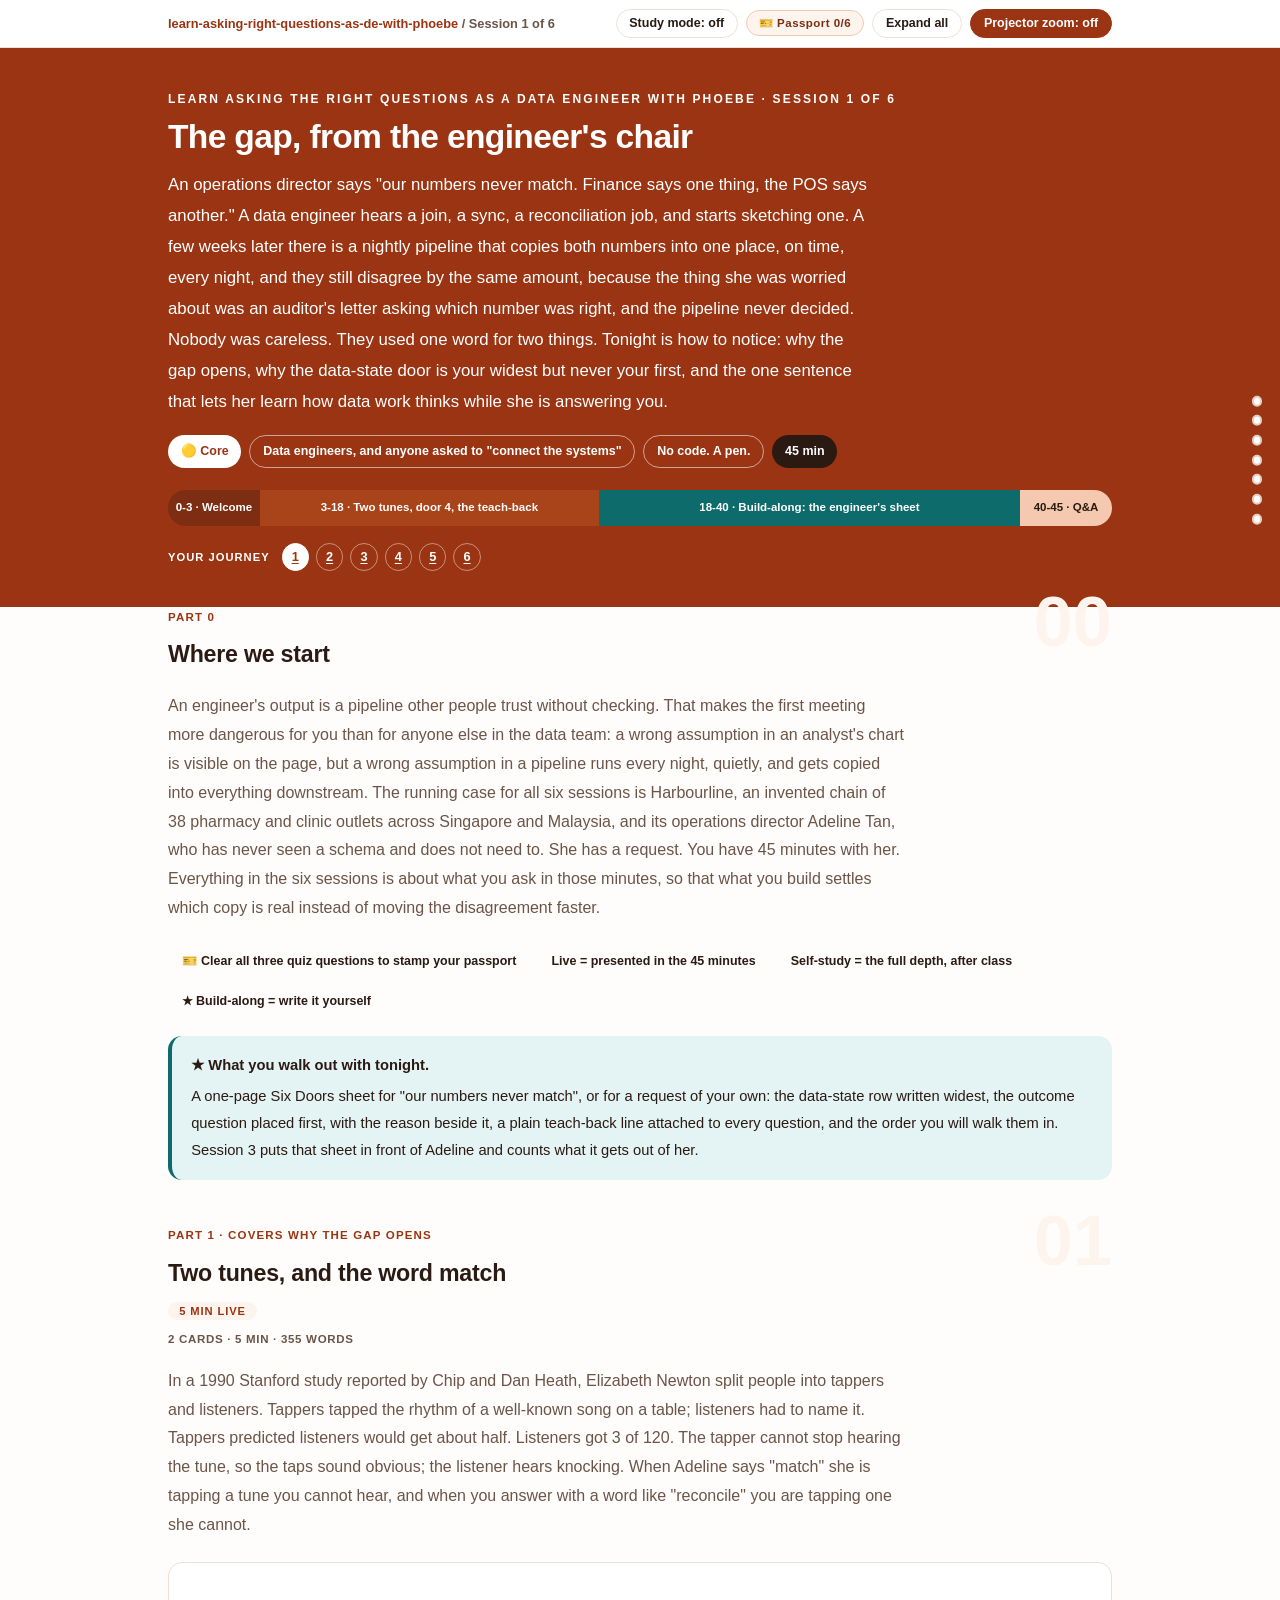
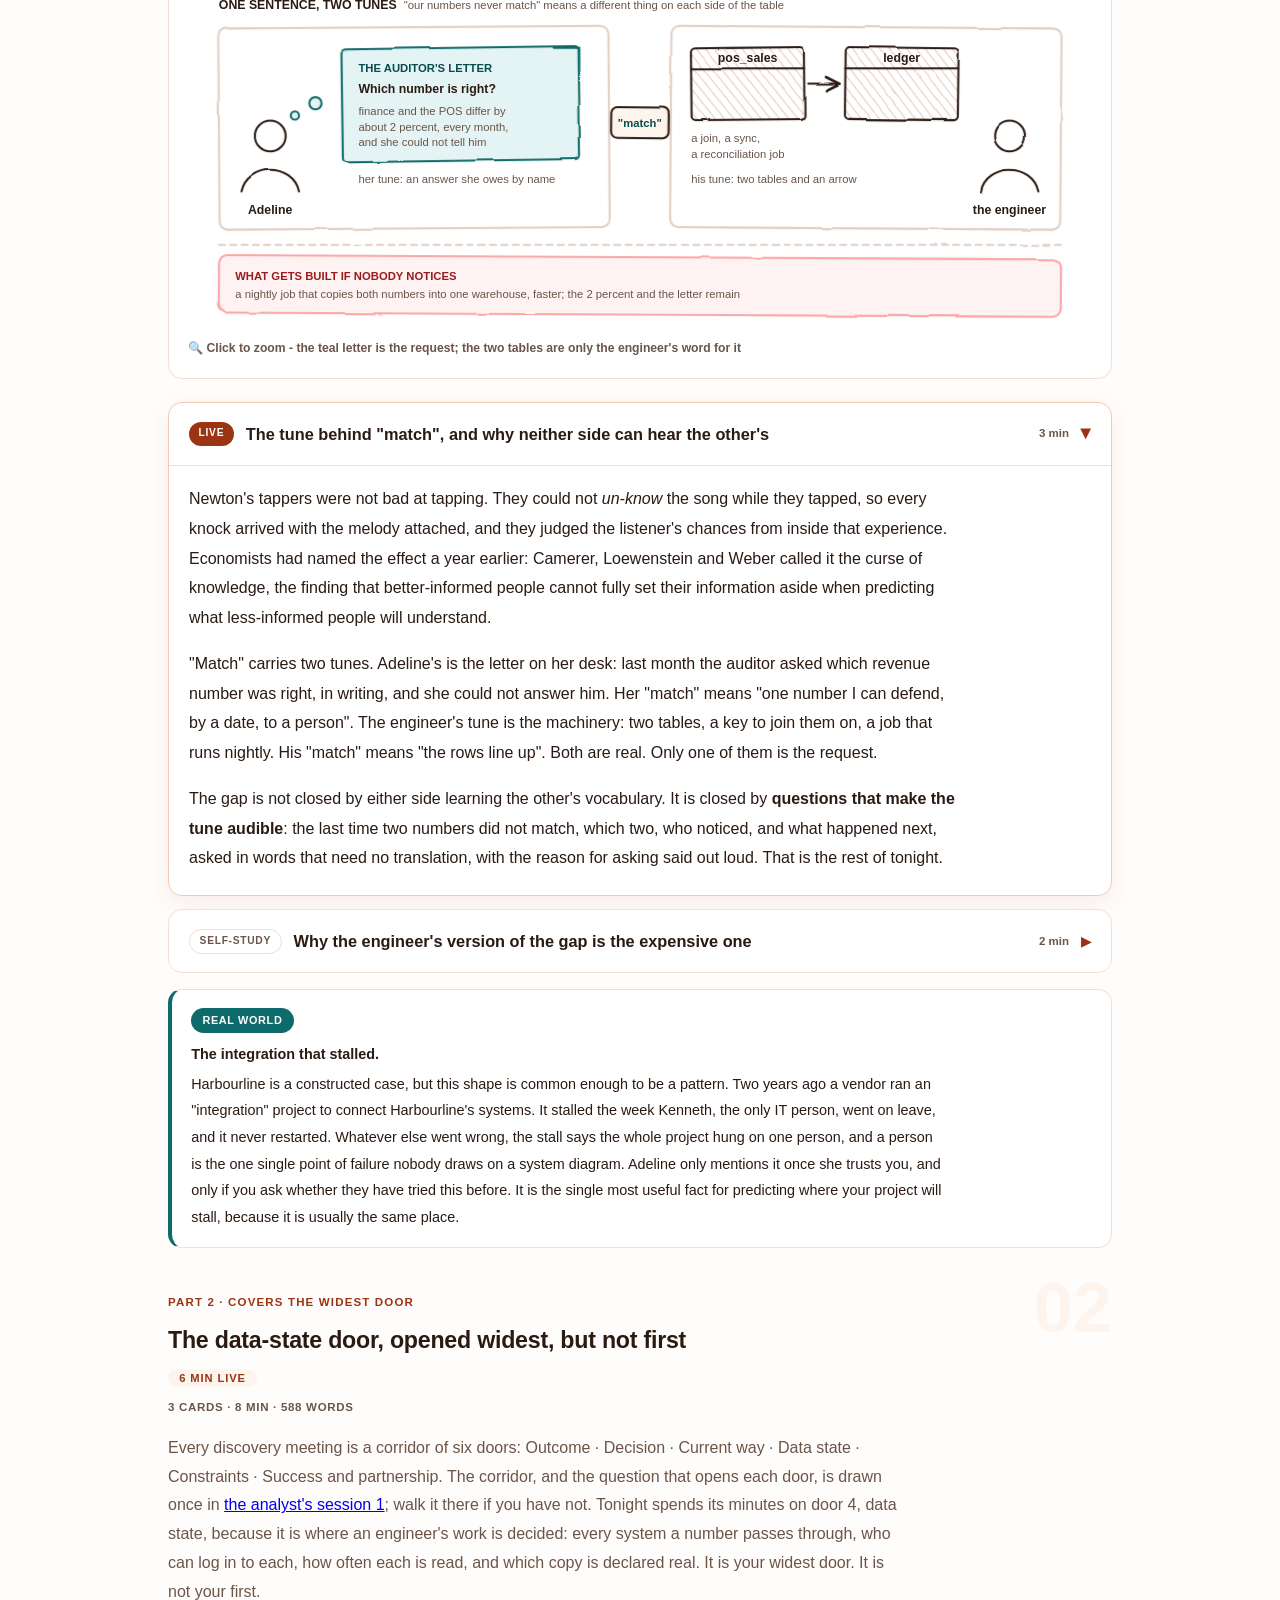
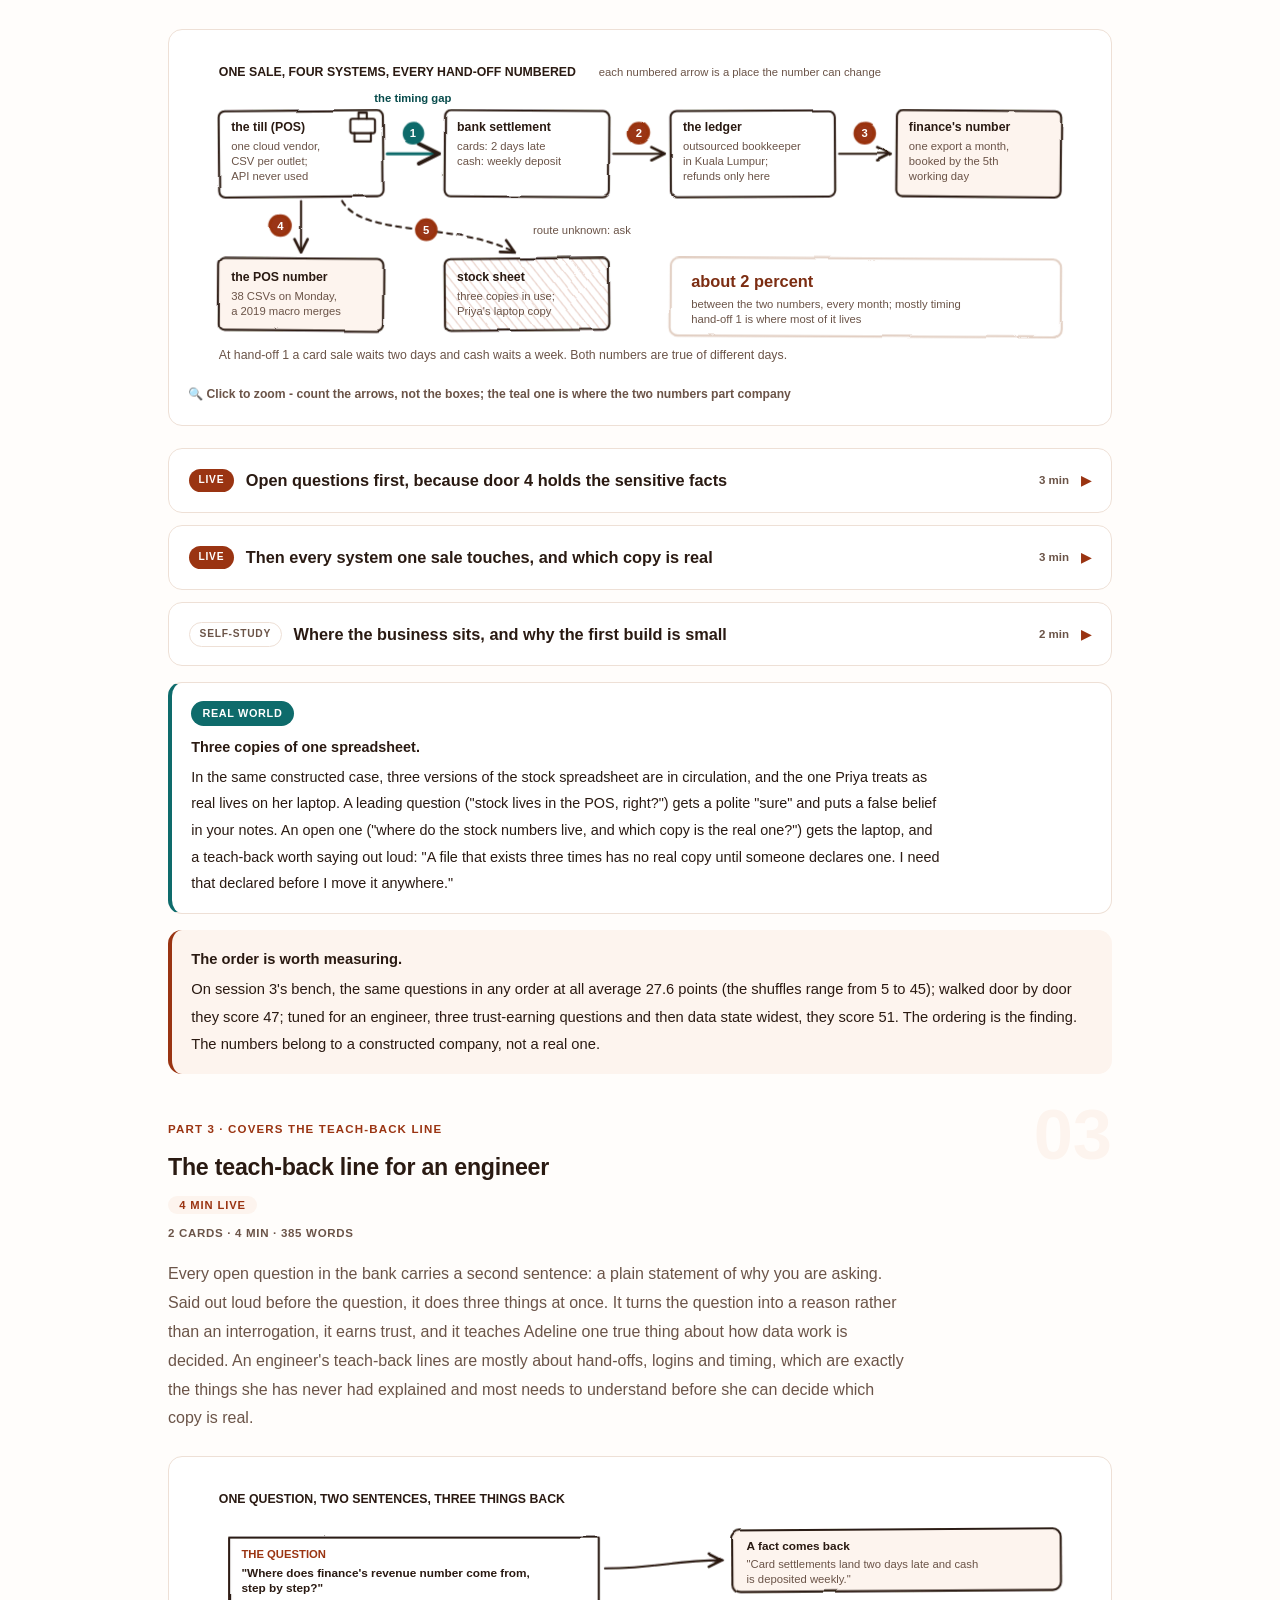
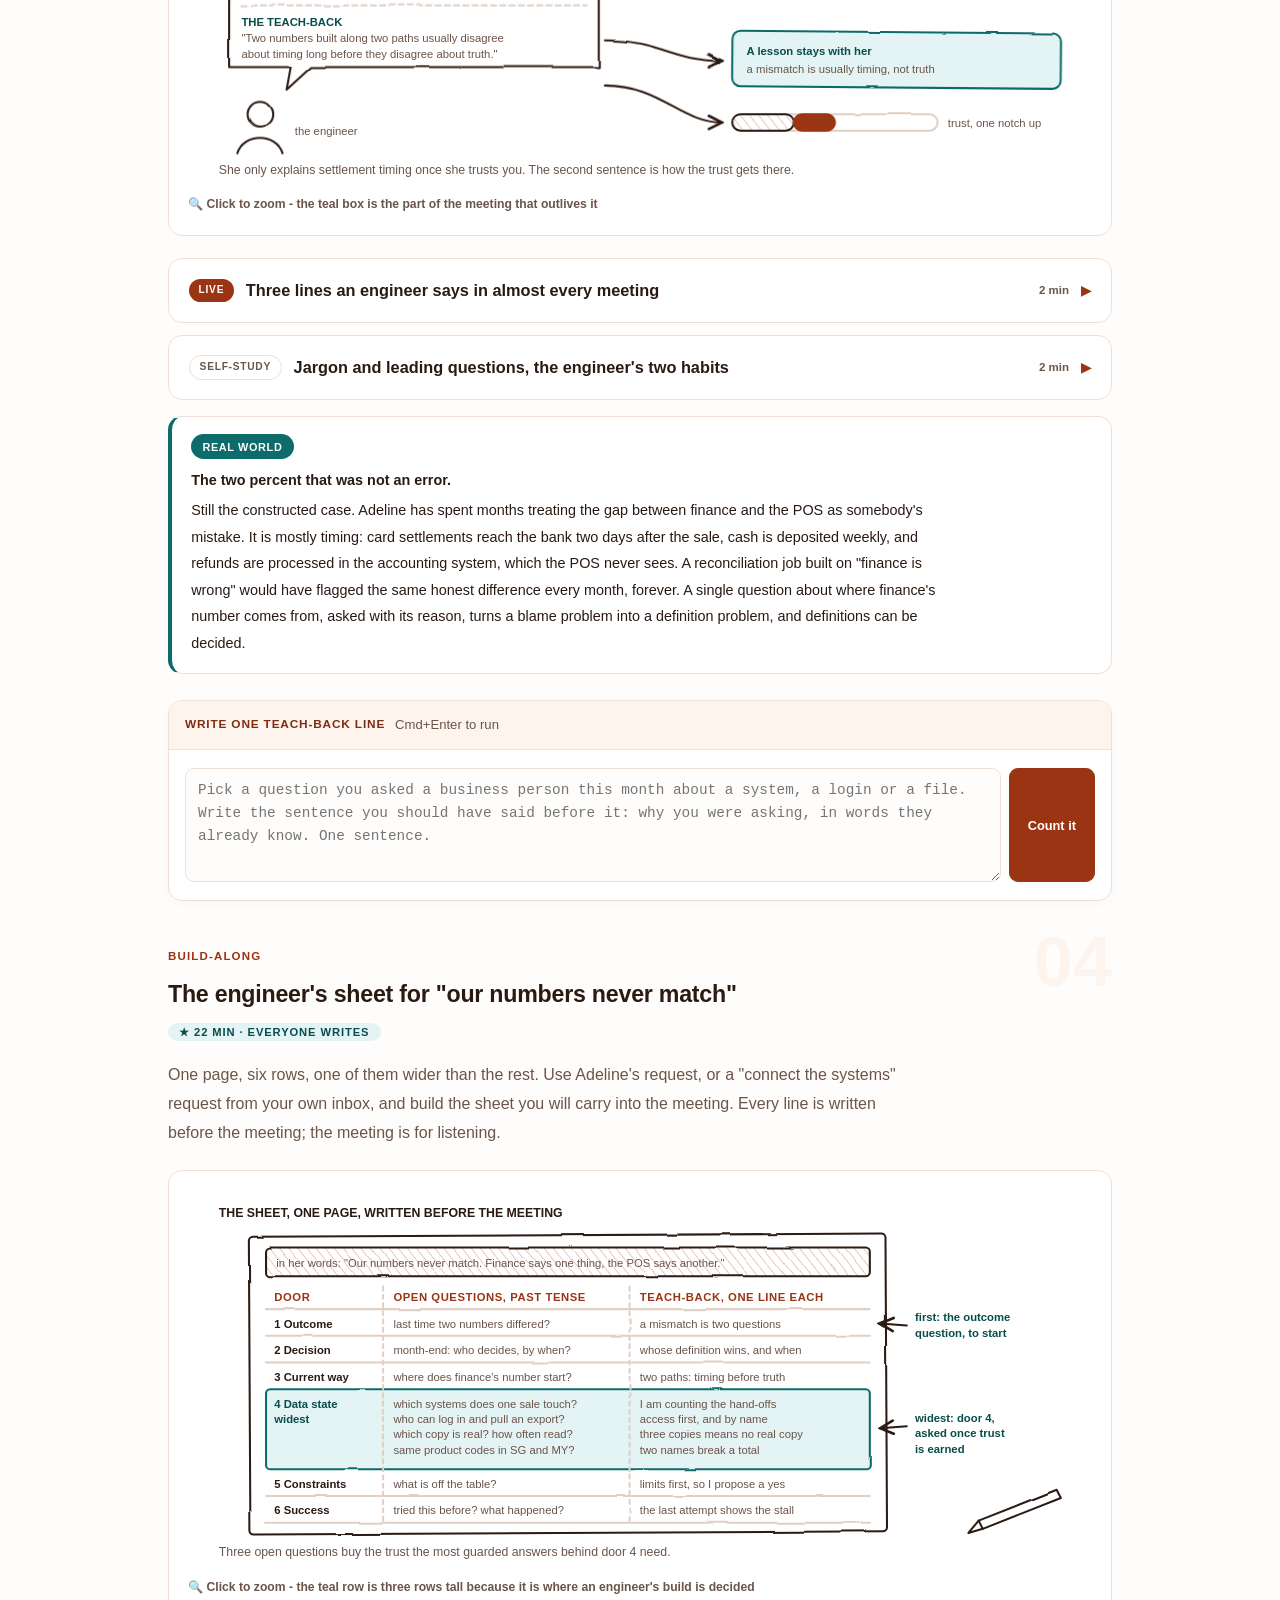
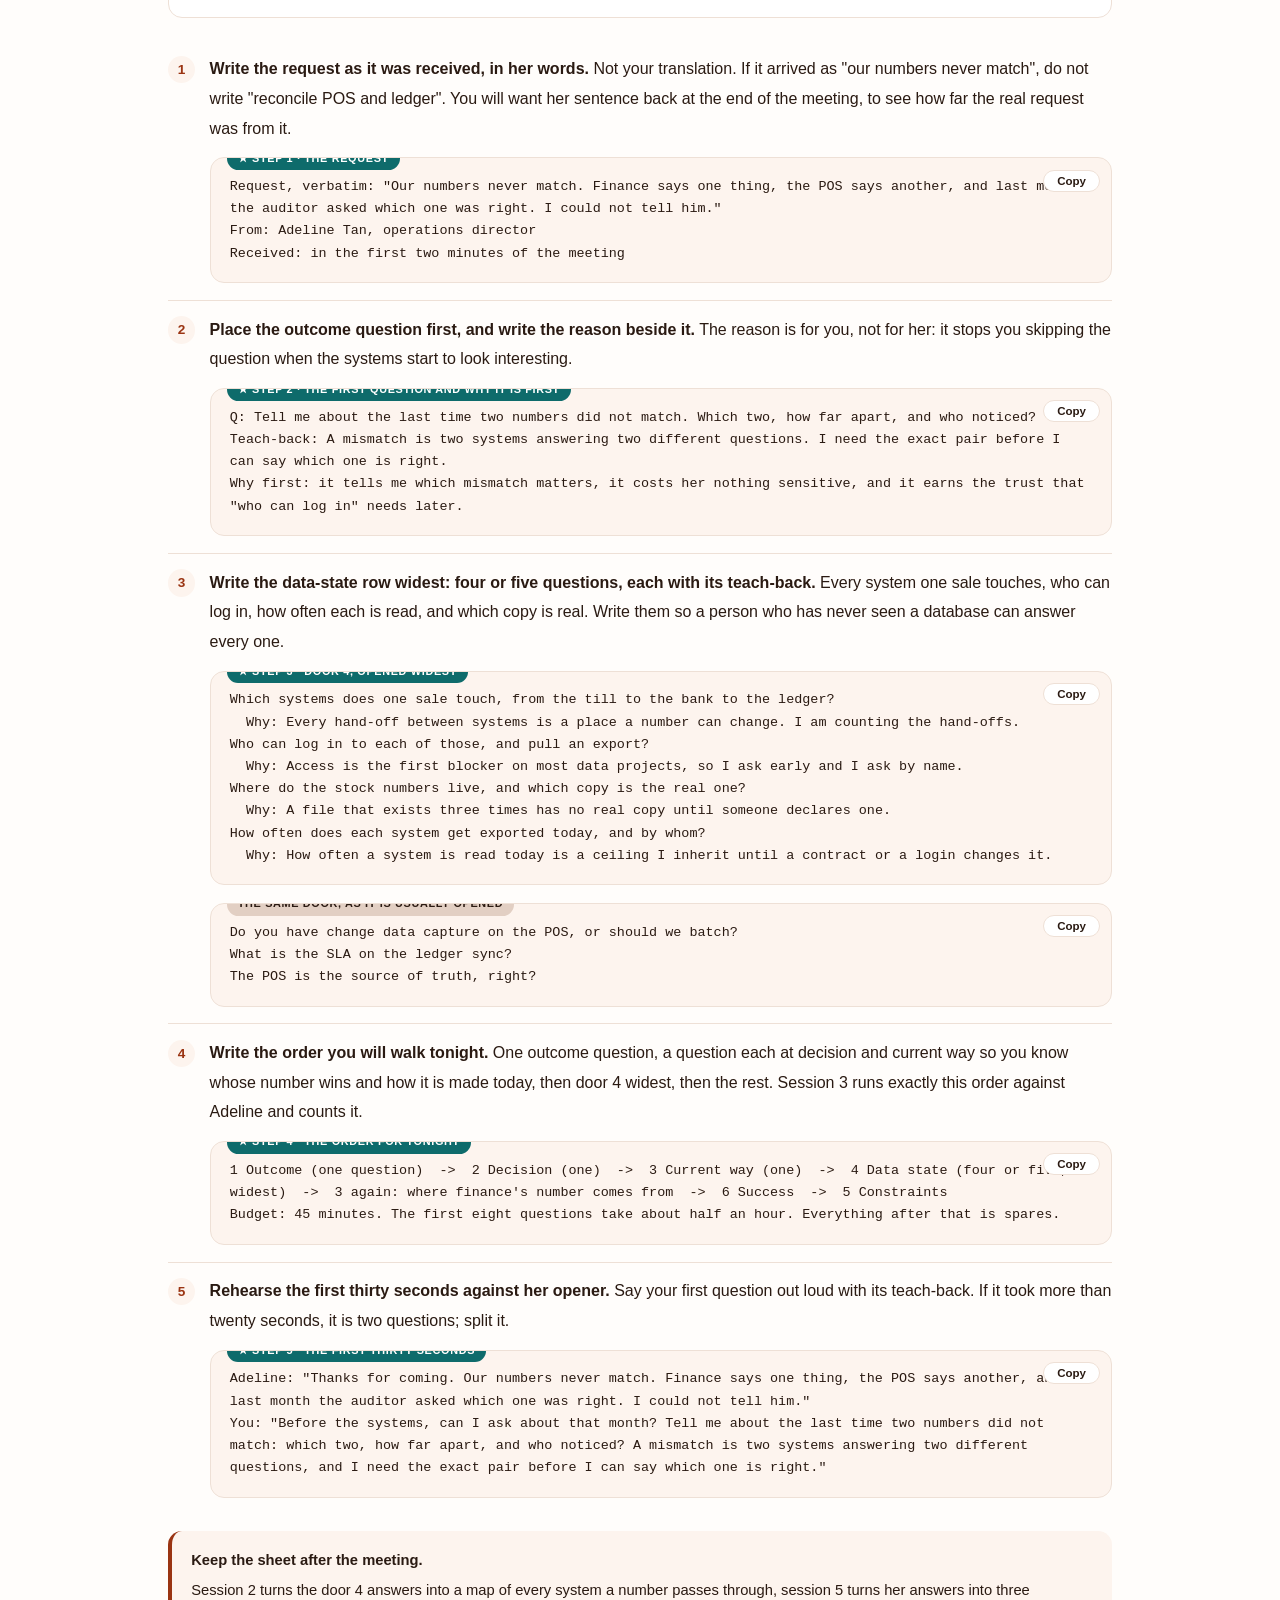
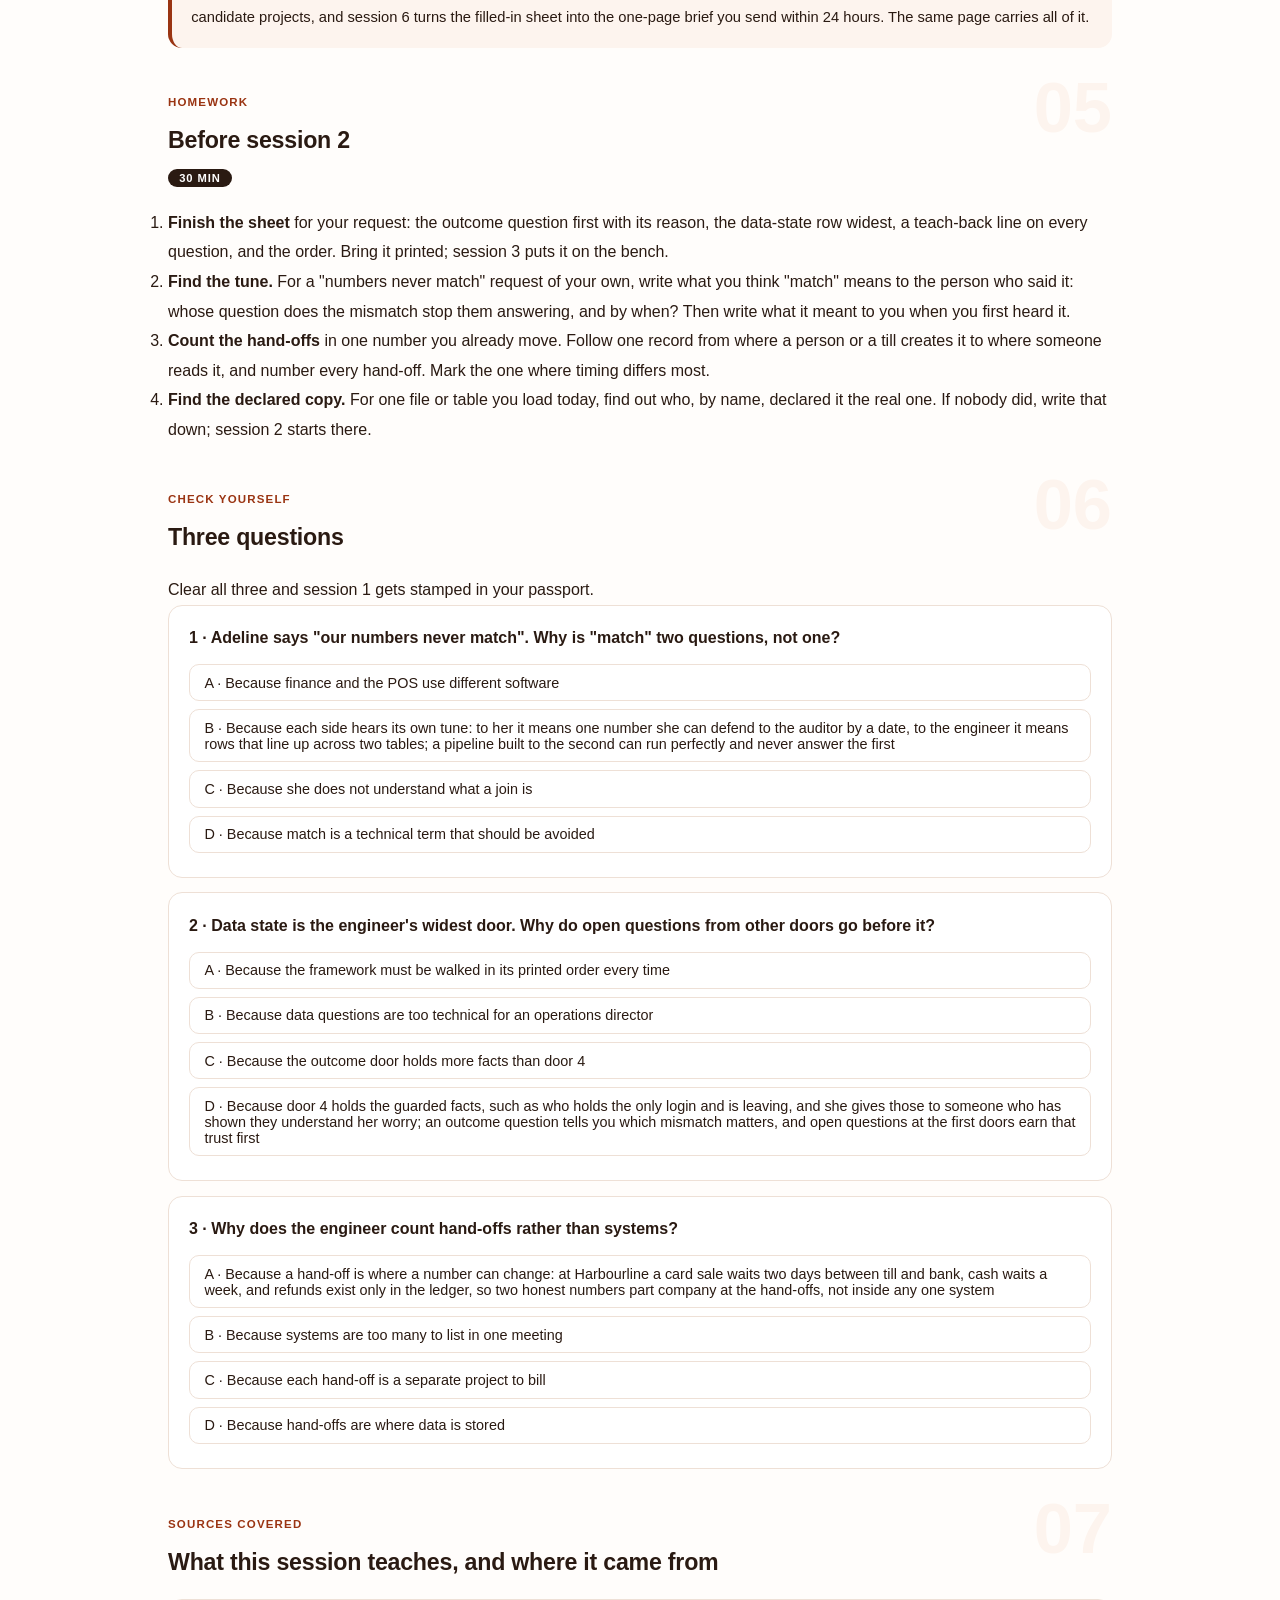
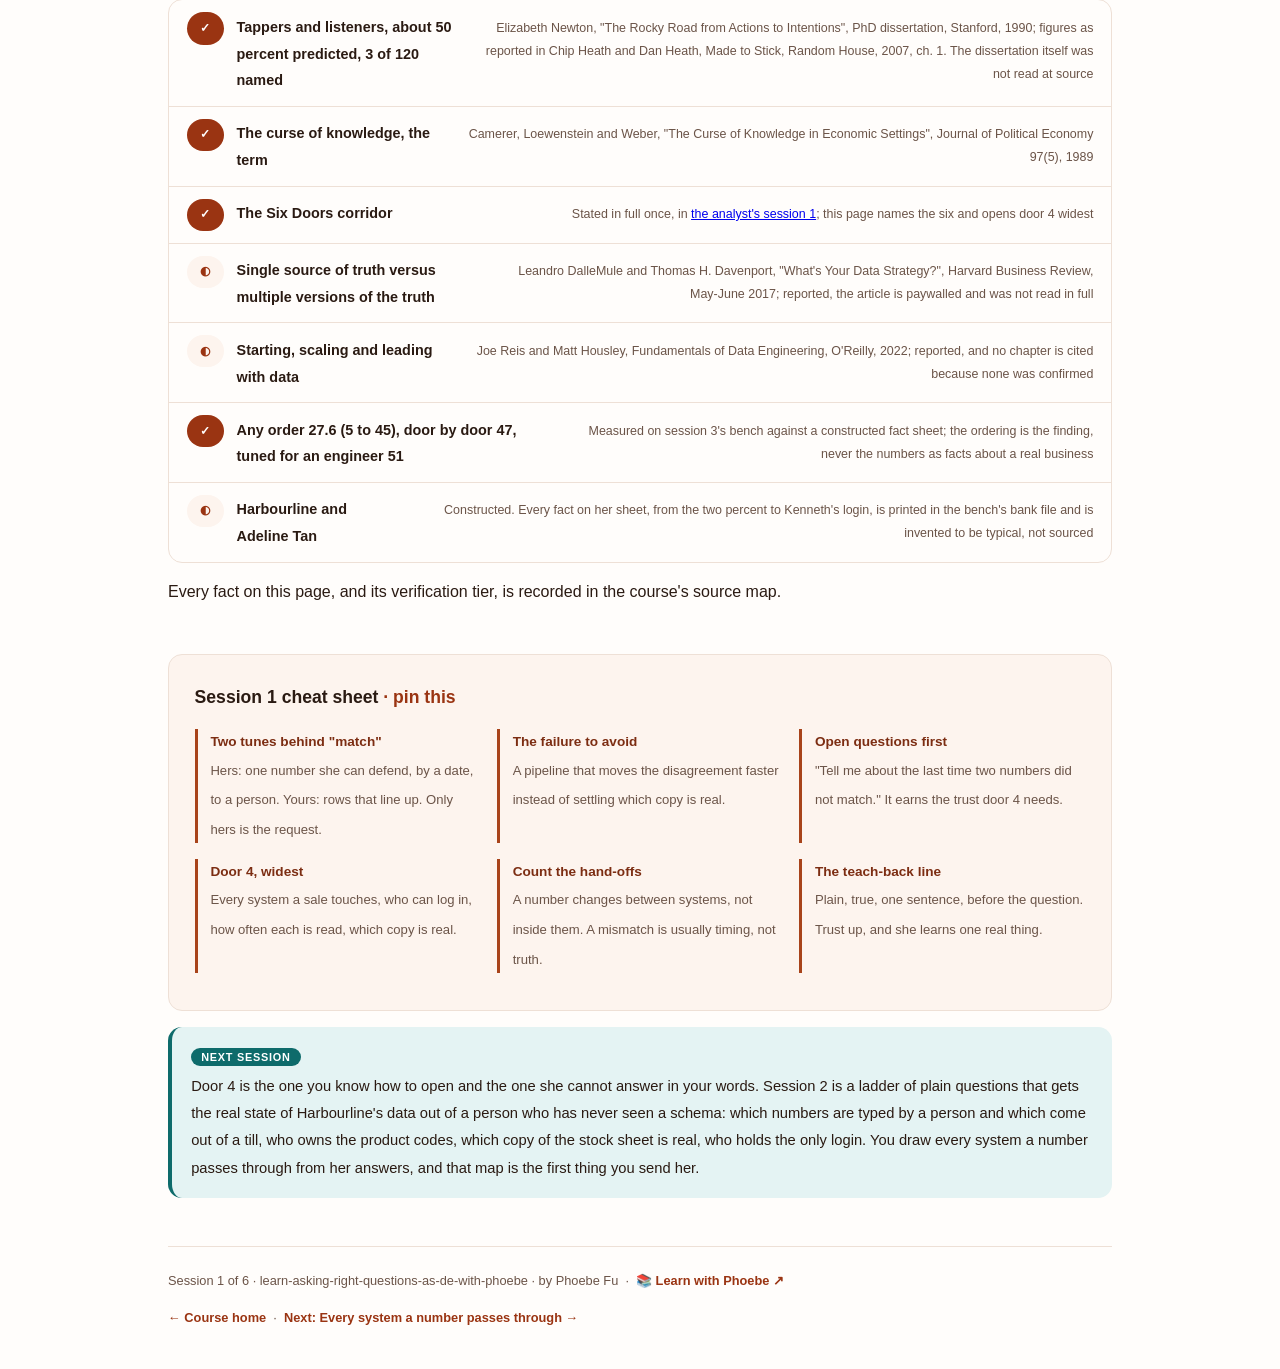
==== commit c7f5f75c: "Light surfaces everywhere: lightbox, cheat panel, code boxes; contrast and phone-width fixes Every d" ====
--- a/courses/01-the-gap-from-the-engineers-chair.html
+++ b/courses/01-the-gap-from-the-engineers-chair.html
@@ -19,7 +19,7 @@
 <meta name="twitter:image" content="https://phoebefu6.github.io/learn-asking-right-questions-as-de-with-phoebe/assets/og-cover.png">
 <!-- social:end -->
 <title>Session 1 · The gap, from the engineer's chair - learn asking the right questions as a data engineer with phoebe</title>
-<link rel="stylesheet" href="../assets/style.css?v=1">
+<link rel="stylesheet" href="../assets/style.css?v=17">
 </head>
 <body>
 
@@ -626,6 +626,6 @@
 
 </main>
 
-<script src="../assets/app.js?v=1"></script>
+<script src="../assets/app.js?v=17"></script>
 </body>
 </html>
--- a/assets/style.css
+++ b/assets/style.css
@@ -19,8 +19,8 @@
   --amber-ink: #084C4C;
   --amber-50: #E4F3F3;
   --paper: #FFFDFB;
-  --code-bg: #2A1A12;
-  --code-ink: #EEE0D6;
+  --code-bg: #FDF4EE;
+  --code-ink: #2A1A12;
   --scrim-rgb: 42,26,18;
   --shadow-rgb: 154,52,18;
   --radius: 14px;
@@ -52,7 +52,7 @@
   font-size: .75rem;
   letter-spacing: .18em;
   text-transform: uppercase;
-  opacity: .85;
+  opacity: 1;
   font-weight: 600;
 }
 .masthead h1 {
@@ -63,7 +63,7 @@
   letter-spacing: -.02em;
 }
 .masthead h1 .accent { color: inherit; }
-.masthead .sub { font-size: 1.05rem; opacity: .92; max-width: 44rem; }
+.masthead .sub { font-size: 1.05rem; opacity: 1; max-width: 44rem; }
 
 .chip-row { display: flex; flex-wrap: wrap; gap: .5rem; margin-top: 1.1rem; }
 .chip {
@@ -77,7 +77,7 @@
   white-space: nowrap;
 }
 .chip.level { background: #fff; color: var(--indigo); }
-.chip.audience { background: rgba(255,255,255,.16); color: #fff; border: 1px solid rgba(255,255,255,.35); }
+.chip.audience { background: rgba(255,255,255,.08); color: #fff; border: 1px solid rgba(255,255,255,.35); }
 .chip.time { background: var(--ink); color: #fff; font-variant-numeric: tabular-nums; }
 
 
@@ -241,7 +241,7 @@
 .pill.light { background: var(--indigo-50); color: var(--indigo); }
 .pill.inkpill { background: var(--ink); color: #fff; }
 .pill.amber, .pill.peach { background: var(--amber); color: #fff; }
-.pill.bare { color: var(--faint); }
+.pill.bare { color: var(--muted); }
 
 /* ---------- 4D grid ---------- */
 .grid-2 { display: grid; grid-template-columns: repeat(auto-fit, minmax(15rem, 1fr)); gap: .8rem; margin: .5rem 0 1rem; }
@@ -270,10 +270,11 @@
 table.clean td:first-child { font-weight: 600; }
 
 /* ---------- prompt boxes ---------- */
-.prompt-box {
+.prompt-box{
   position: relative;
-  background: var(--code-bg);
-  color: var(--code-ink);
+  background: #FDF4EE;
+  border: 1px solid #EEE0D6;
+  color: #2A1A12;
   border-radius: var(--radius);
   padding: 1.1rem 1.2rem;
   margin: 1rem 0 1.2rem;
@@ -283,12 +284,12 @@
   white-space: pre-wrap;
   word-break: break-word;
 }
-.prompt-box .label {
+.prompt-box .label{
   position: absolute;
   top: -0.7rem;
   left: 1rem;
-  background: var(--indigo);
-  color: #fff;
+  background: #9A3412;
+  color: #FFFFFF;
   font-family: "Inter", -apple-system, sans-serif;
   font-size: .68rem;
   font-weight: 700;
@@ -299,13 +300,13 @@
 }
 .prompt-box.bad .label { background: var(--faint); color: var(--ink); }
 .prompt-box.good .label { background: var(--amber); color: #fff; }
-.copy-btn {
+.copy-btn{
   position: absolute;
   top: .7rem;
   right: .7rem;
-  background: rgba(255,255,255,.1);
-  border: 1px solid rgba(255,255,255,.25);
-  color: #fff;
+  background: #FFFFFF;
+  border: 1px solid #EEE0D6;
+  color: #2A1A12;
   border-radius: 999px;
   padding: .25rem .8rem;
   font-size: .72rem;
@@ -314,7 +315,7 @@
   font-family: "Inter", -apple-system, sans-serif;
   transition: background .15s ease;
 }
-.copy-btn:hover { background: rgba(255,255,255,.22); }
+.copy-btn:hover { background: #EEE0D6; }
 .copy-btn.copied { background: var(--amber); border-color: var(--amber); color: #fff; }
 
 /* ---------- demo steps ---------- */
@@ -409,7 +410,7 @@
   gap: .4rem;
 }
 
-.lightbox {
+.lightbox{
   position: fixed;
   inset: 0;
   z-index: 100;
@@ -421,8 +422,10 @@
   cursor: zoom-out;
 }
 .lightbox.open { display: flex; }
-.lightbox .inner {
+.lightbox .inner{
   background: #fff;
+  border: 1px solid #EEE0D6;
+  box-shadow: 0 10px 40px rgba(42,26,18,.14);
   border-radius: var(--radius);
   padding: 2rem;
   max-width: 94vw;
@@ -430,13 +433,12 @@
   overflow: auto;
 }
 .lightbox .inner svg, .lightbox .inner img { width: min(88vw, 70rem); height: auto; }
-.lightbox .close-hint {
+.lightbox .close-hint{
   position: fixed;
   top: 1rem; right: 1.4rem;
-  color: #fff;
+  color: #2A1A12;
   font-size: .8rem;
   font-weight: 600;
-  opacity: .8;
 }
 
 /* ---------- courses covered ---------- */
@@ -455,19 +457,20 @@
 .covered-row .note { margin-left: auto; color: var(--muted); font-size: .78rem; text-align: right; }
 
 /* ---------- cheat sheet footer ---------- */
-.cheat {
-  background: var(--ink);
-  color: #fff;
+.cheat{
+  background: #FDF4EE;
+  border: 1px solid #EEE0D6;
+  color: #2A1A12;
   border-radius: var(--radius);
   padding: 1.6rem 1.6rem 1.3rem;
   margin-top: 3rem;
 }
 .cheat h3 { font-size: 1.1rem; margin-bottom: 1rem; }
-.cheat h3 span { color: var(--indigo-soft); }
+.cheat h3 span { color: #9A3412; }
 .cheat .grid-2 { gap: 1rem; }
 .cheat .cheat-item { border-left: 3px solid var(--indigo-mid); padding-left: .8rem; }
-.cheat .cheat-item b { display: block; font-size: .85rem; color: var(--indigo-soft); }
-.cheat .cheat-item span { font-size: .82rem; opacity: .85; }
+.cheat .cheat-item b { display: block; font-size: .85rem; color: #7C2D12; }
+.cheat .cheat-item span { font-size: .82rem; color: #6B5448; }
 
 footer.pagefoot {
   border-top: 1px solid var(--hairline);
@@ -562,7 +565,7 @@
   margin-top: 1.1rem;
   flex-wrap: wrap;
 }
-.journey .jlabel { font-size: .7rem; font-weight: 700; text-transform: uppercase; letter-spacing: .09em; opacity: .8; margin-right: .3rem; }
+.journey .jlabel { font-size: .7rem; font-weight: 700; text-transform: uppercase; letter-spacing: .09em; opacity: 1; margin-right: .3rem; }
 .journey a {
   width: 1.7rem; height: 1.7rem;
   border-radius: 999px;
@@ -1160,7 +1163,7 @@
   transition: all .18s ease;
 }
 .pp-stamp:hover { border-color: var(--indigo-soft); }
-.pp-stamp i { font-size: 1.3rem; font-style: normal; opacity: .35; }
+.pp-stamp i { font-size: 1.3rem; font-style: normal; opacity: 1; }
 .pp-stamp b { font: 800 0.7rem Inter, sans-serif; }
 .pp-stamp.got {
   border-style: solid; border-color: var(--indigo);
@@ -1322,3 +1325,28 @@
 .ask-q.is-asked.is-jargon { border-color: var(--amber); background: var(--amber-50); }
 .ask-q.is-asked.is-leading { border-color: #FCA5A5; background: #FEF2F2; }
 @media (max-width: 640px) { .ask-list { grid-template-columns: 1fr; } .ask-head .ask-reset { margin-left: 0; } }
+
+/* layout-patch-3: phone-width overflow (2026-10-10) */
+.sql-bar { flex-wrap: wrap; }
+@media (max-width: 480px) {
+  .covered-row { flex-wrap: wrap; }
+  .covered-row .note { margin-left: 0; text-align: left; flex-basis: 100%; }
+  details.card summary { flex-wrap: wrap; }
+  details.card summary .mini { white-space: normal; }
+  .wk, .sqlbox, .prompt-box, pre { max-width: 100%; overflow-x: auto; }
+  .mono, code, strong, .note { overflow-wrap: anywhere; }
+  select, input[type=range], label { max-width: 100%; }
+  canvas, svg, img { max-width: 100%; height: auto; }
+  .tree-kids, .tree-node-wrap, .tree-node, .rb-night, .al-row, .gd-field, .tl-row, .sl-row { max-width: 100%; overflow-x: auto; }
+  .tl-cols, .sl-cols, .bb-cols, .ev-cols, [class$="-cols"] { grid-template-columns: 1fr !important; display: grid; }
+  .tl-cols > *, .sl-cols > *, [class$="-cols"] > * { min-width: 0; max-width: 100%; }
+  .mono { white-space: normal; }
+  .er-w, .bb-lab, .tl-lev, .sl-lev { max-width: 100%; white-space: normal; }
+}
+/* contrast-patch-2b */
+.cheat a { color: var(--indigo-deep, var(--ink)); }
+.chip.audience { background: transparent; border-color: rgba(255,255,255,.55); }
+.masthead a, .masthead .sub a { color: #fff; text-decoration: underline; text-underline-offset: 2px; }
+.prompt-box b, .prompt-box strong { color: var(--indigo-deep, var(--ink)); }
+.prompt-box span, .prompt-box em, .prompt-box i { color: inherit; }
+.pp-stamp i { color: var(--ink); }
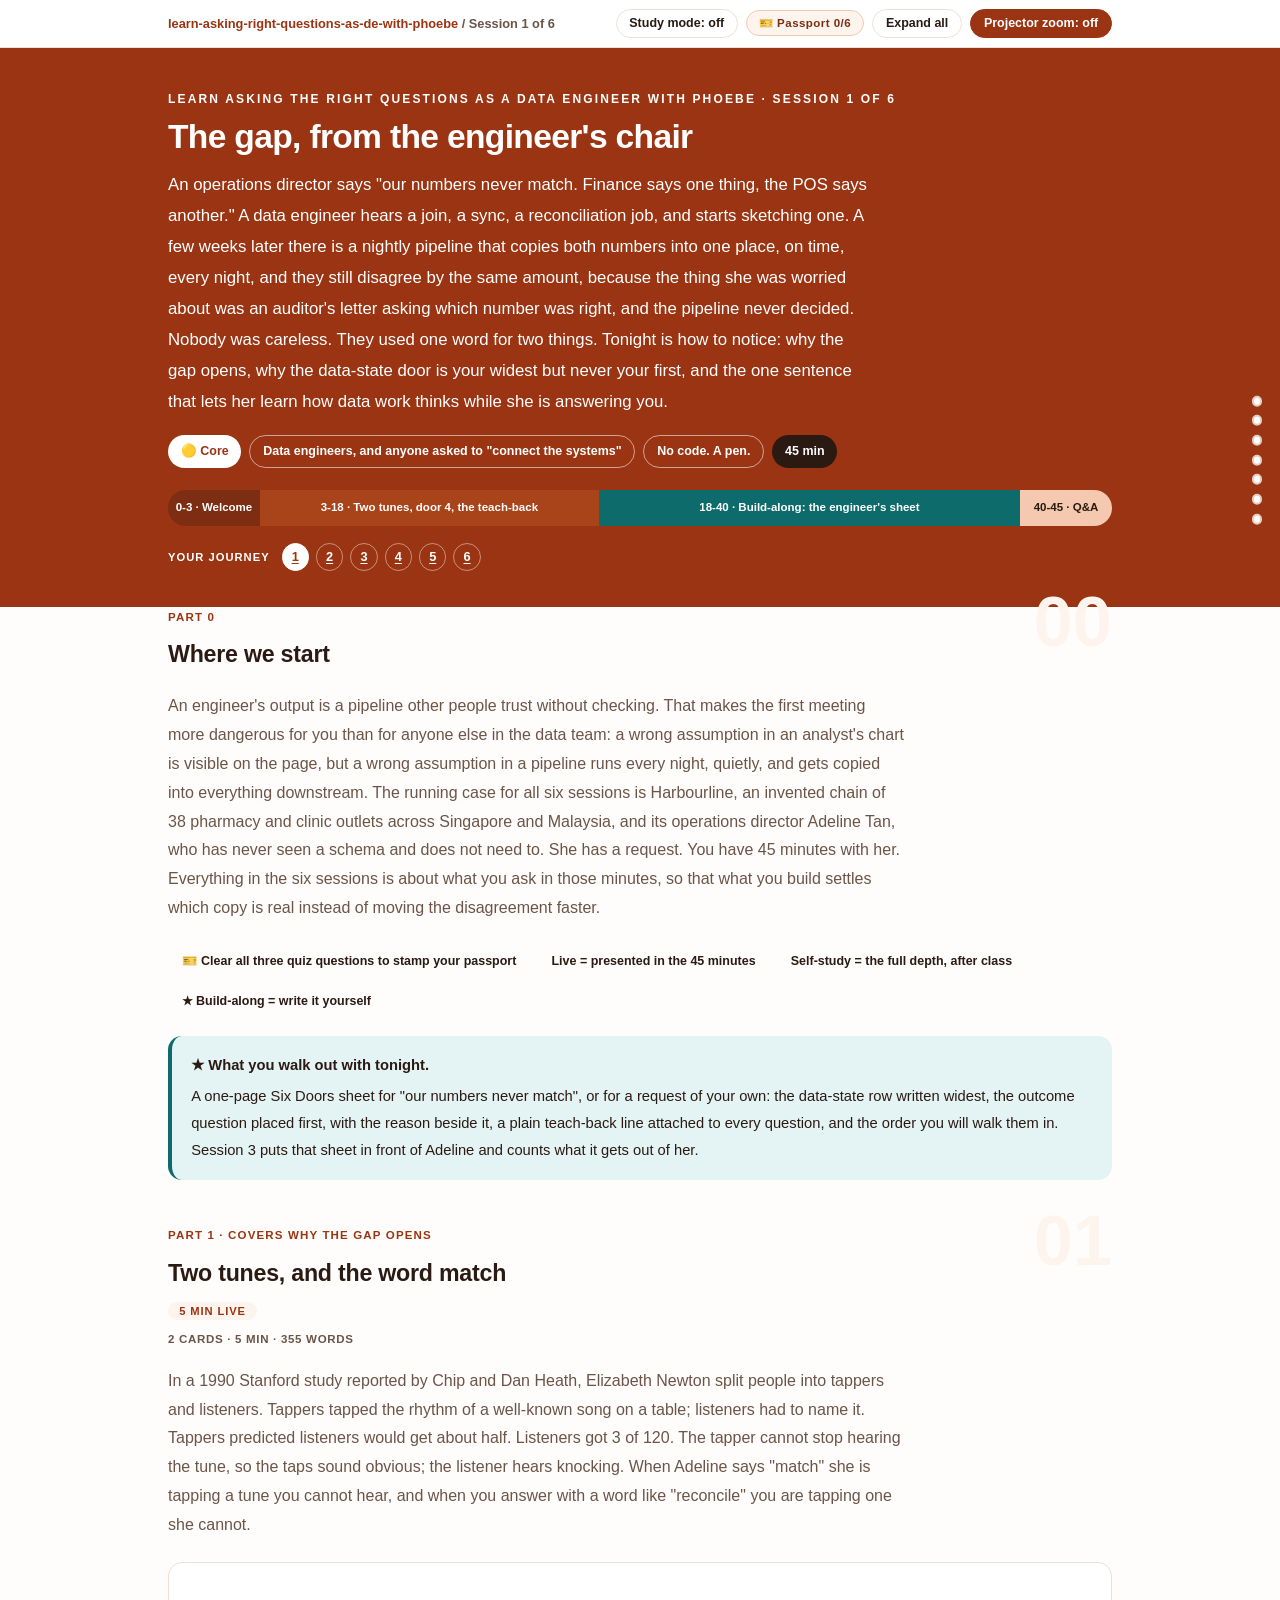
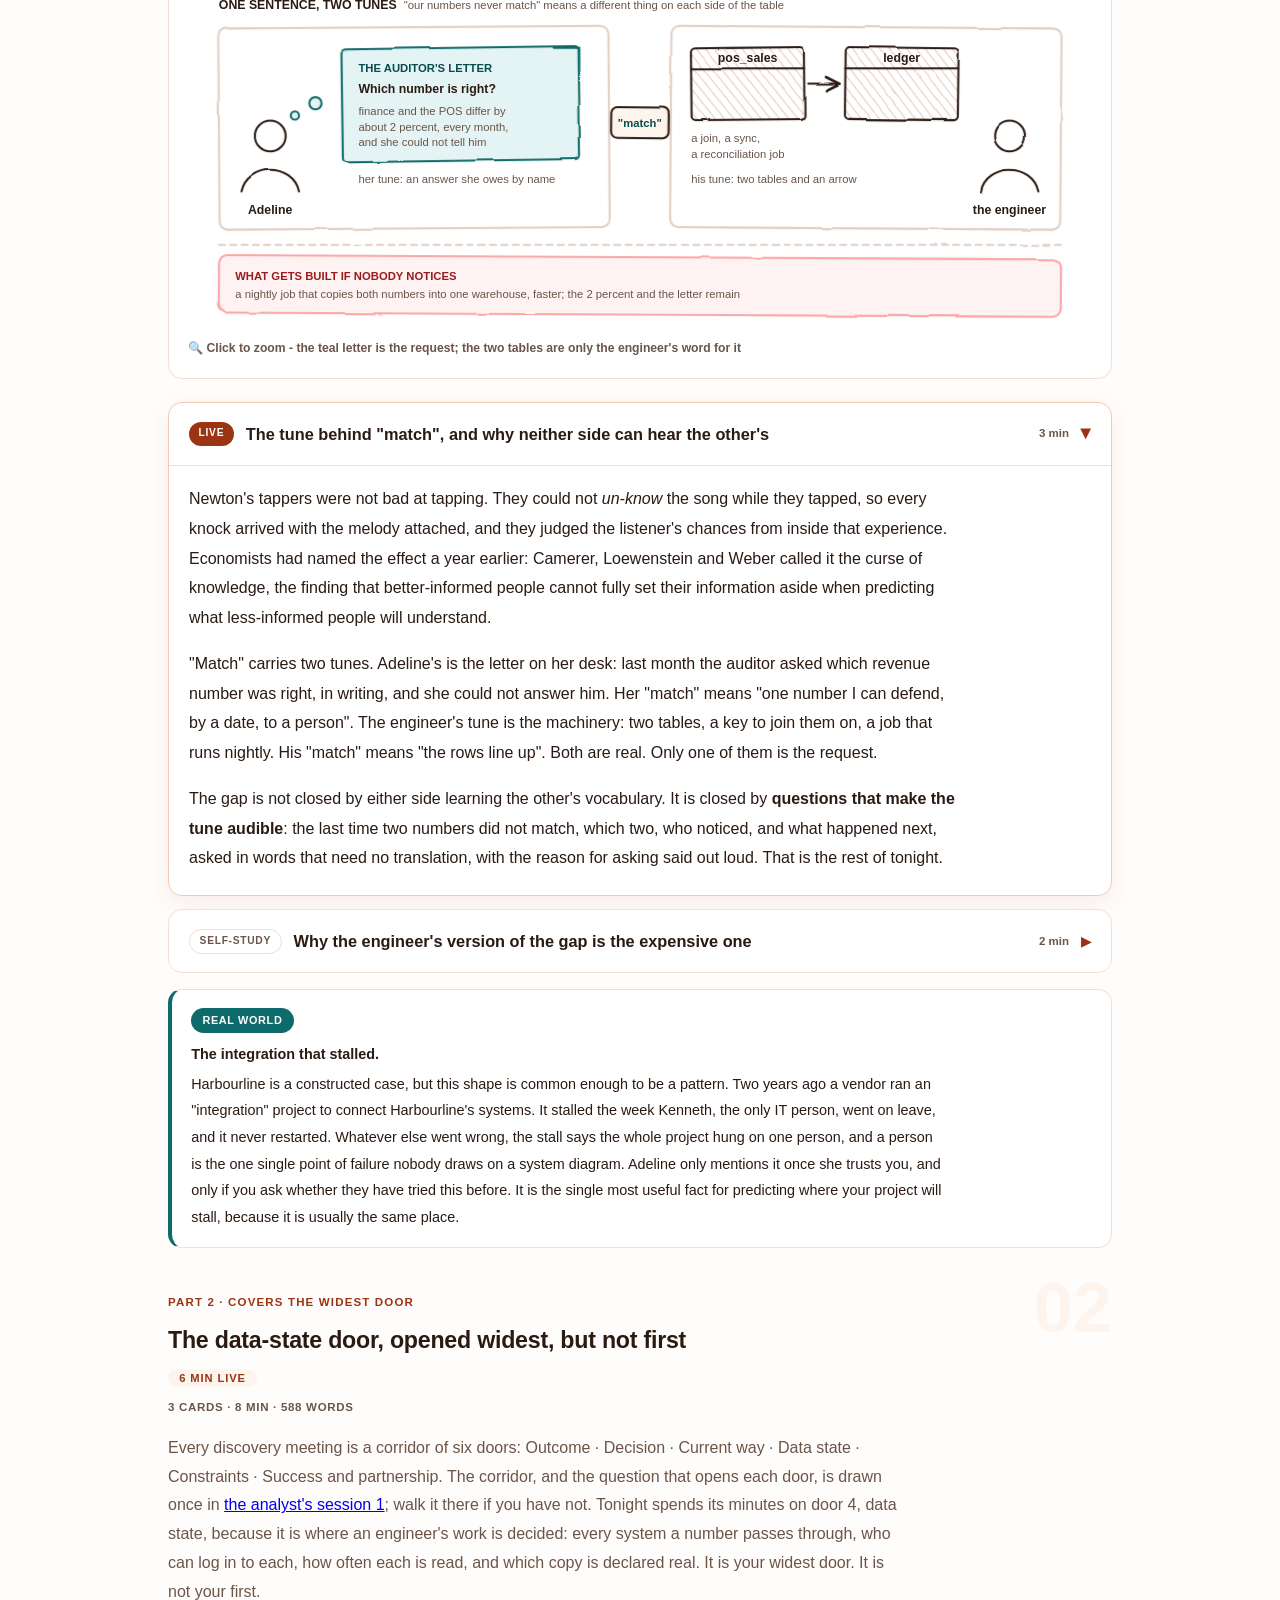
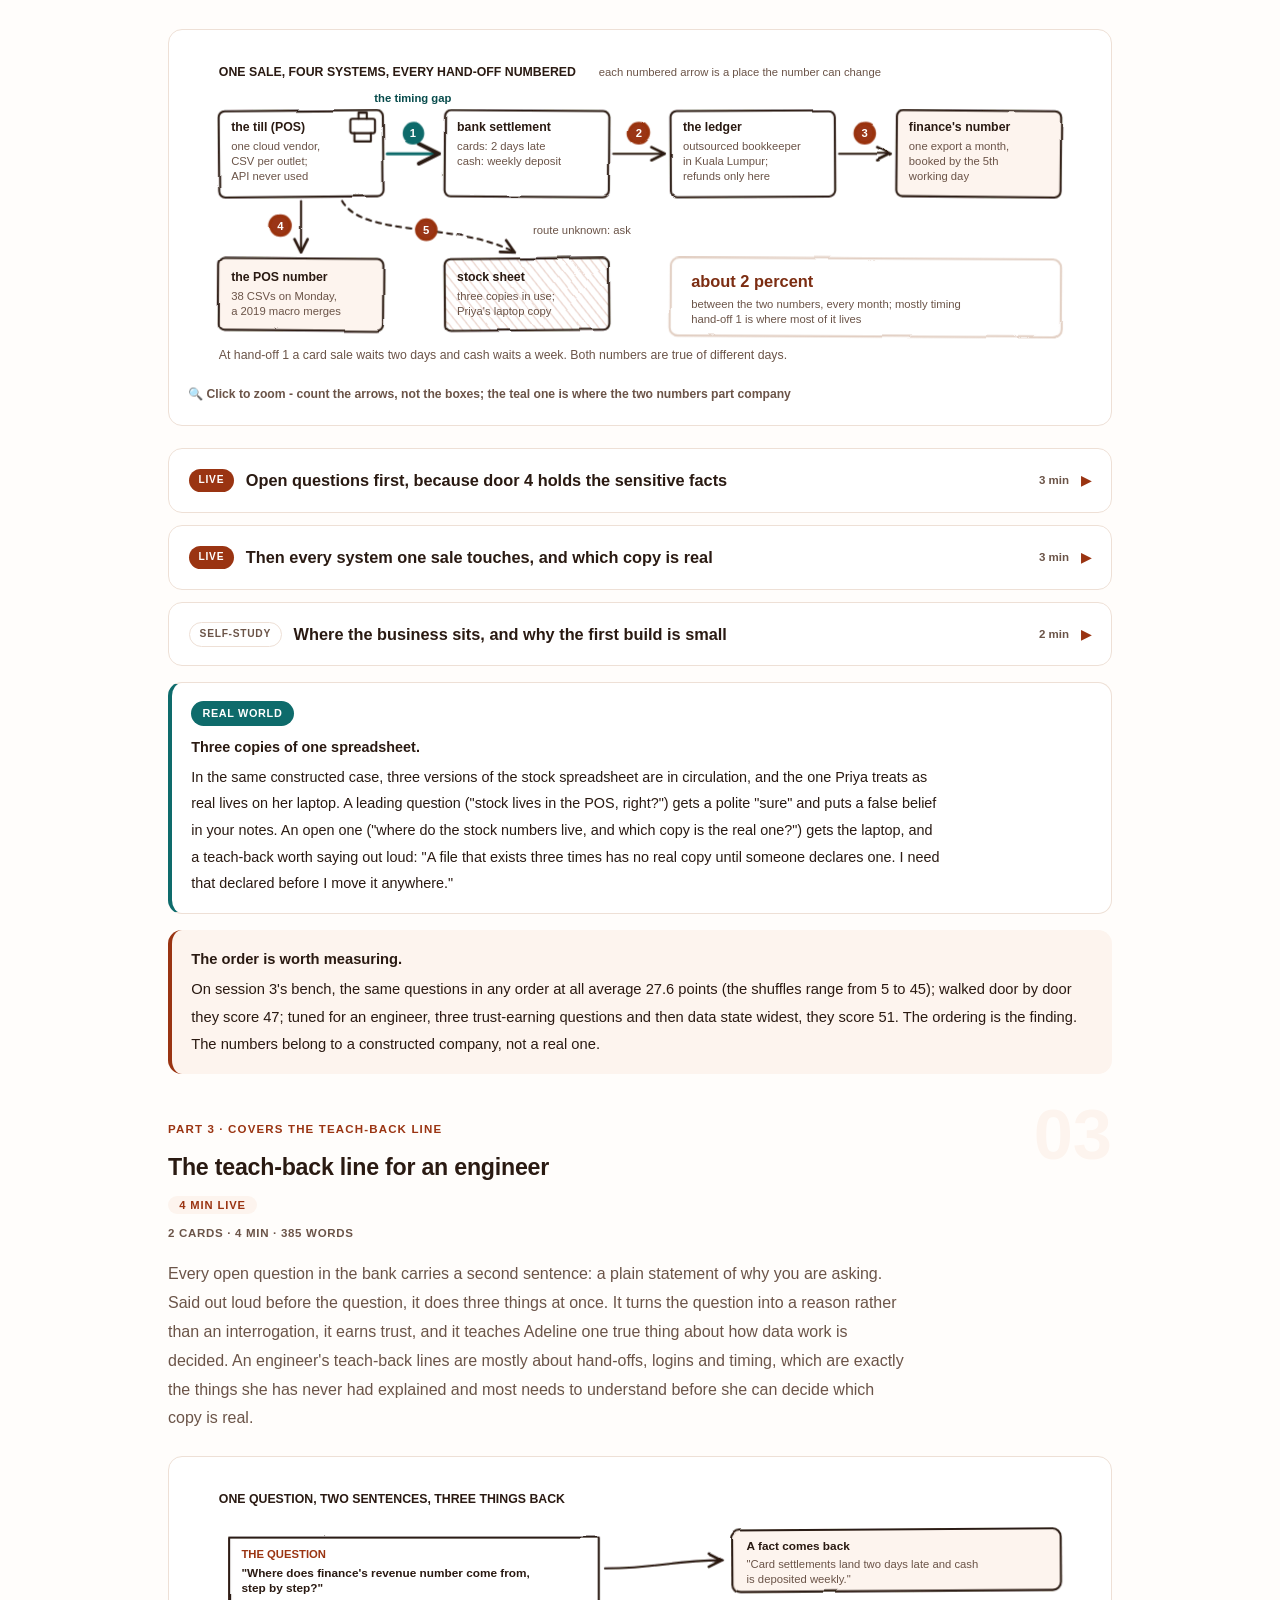
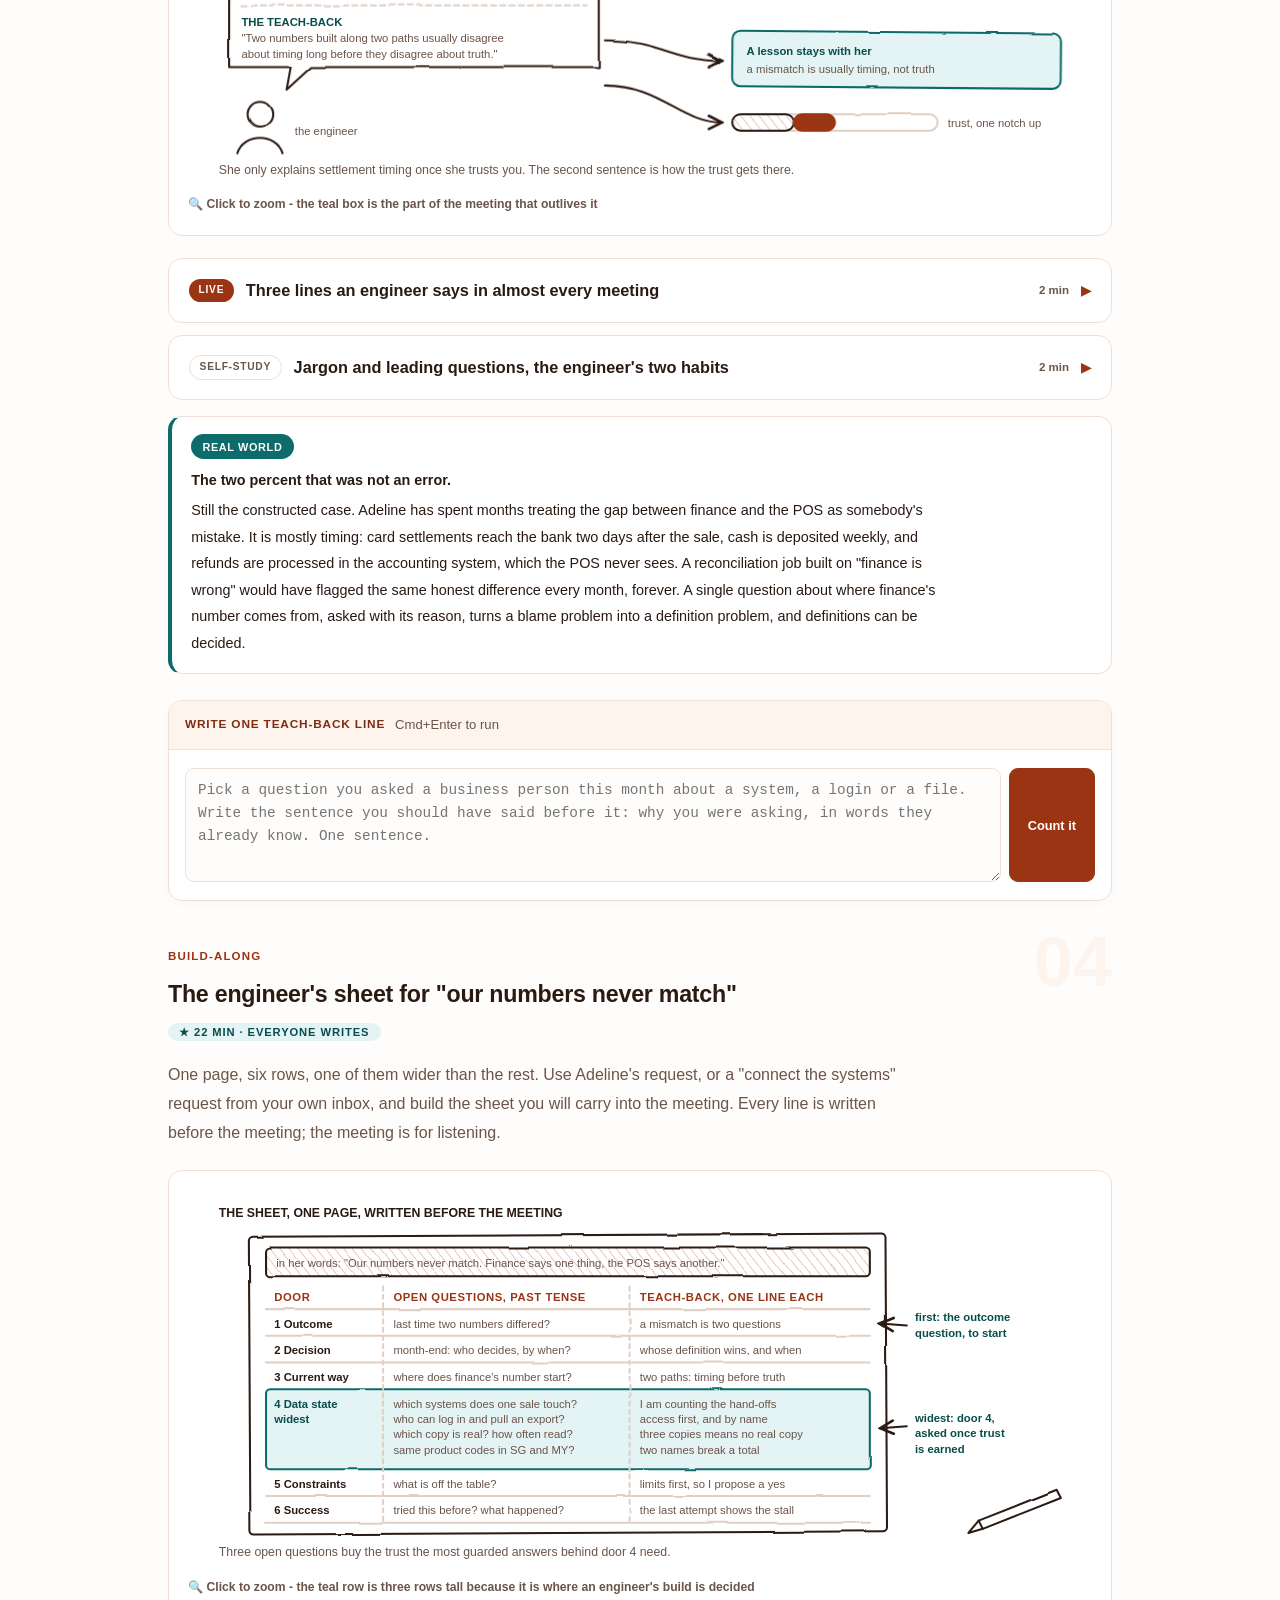
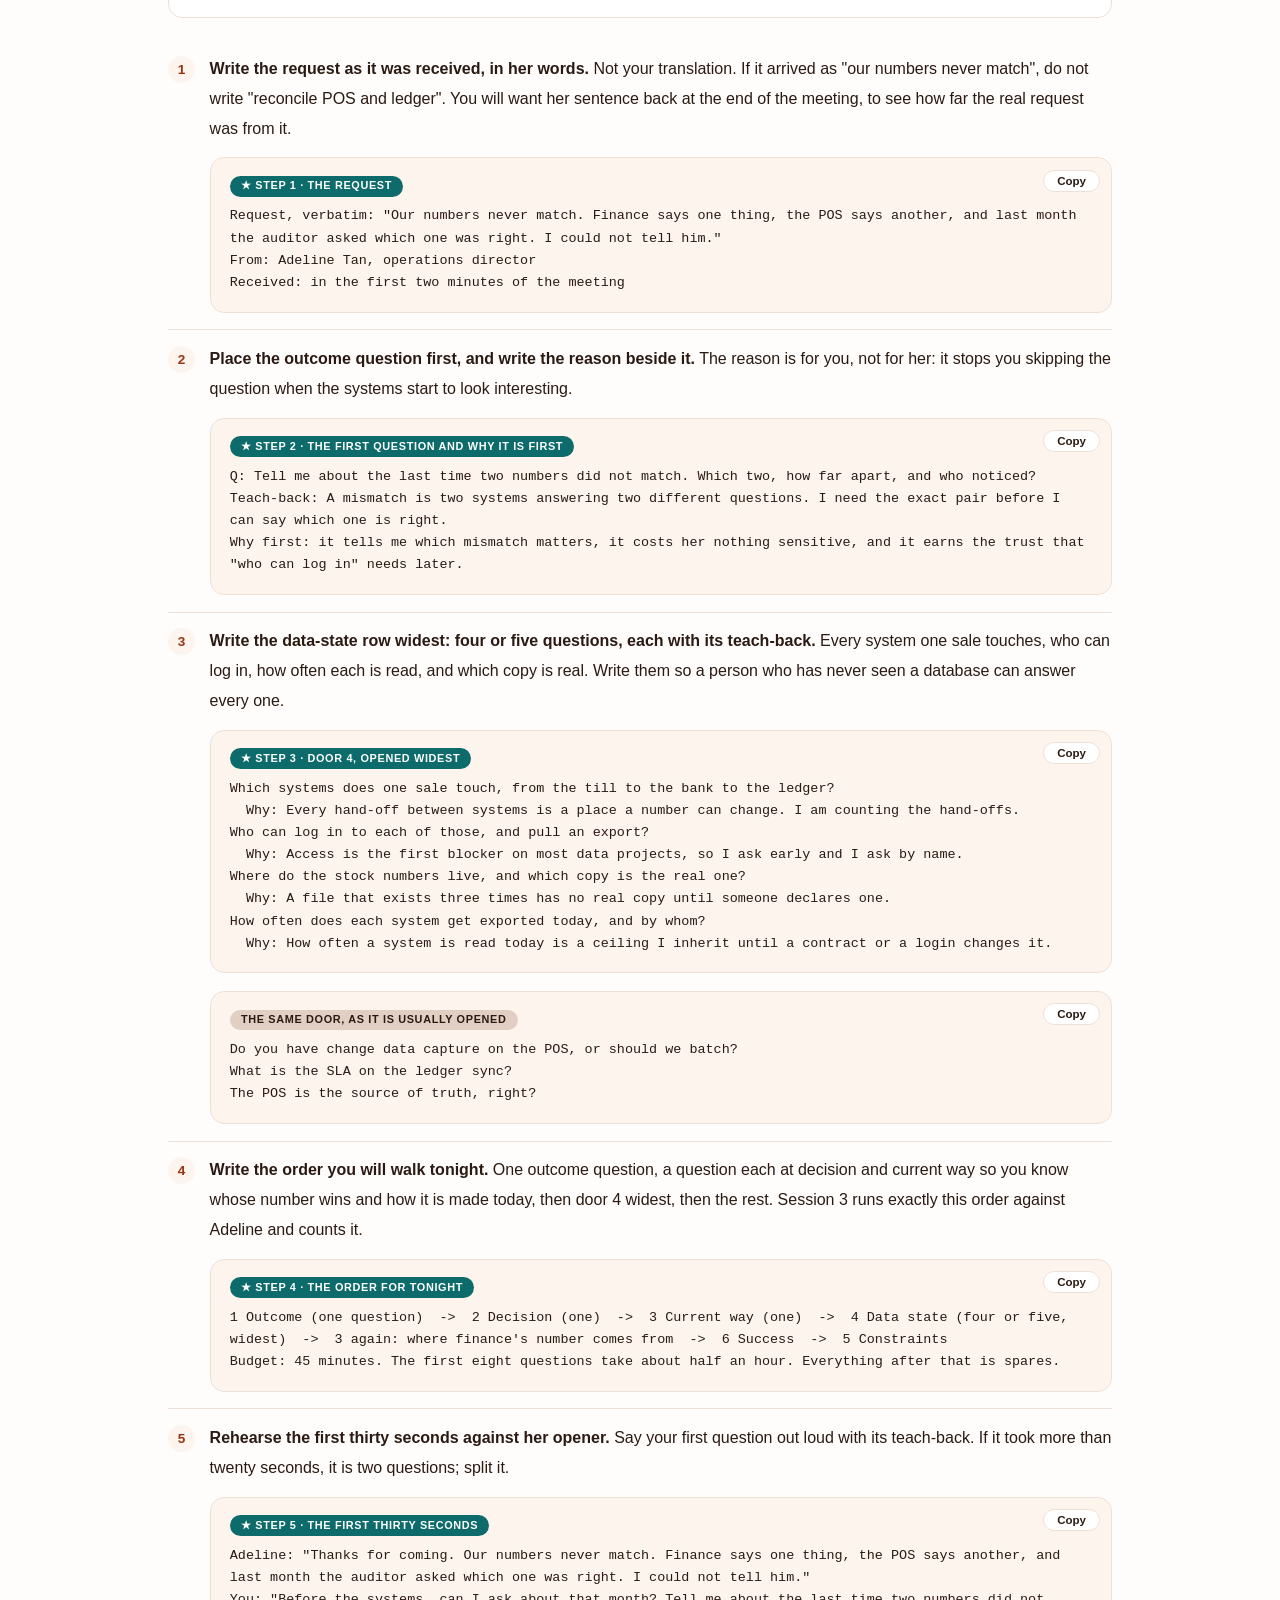
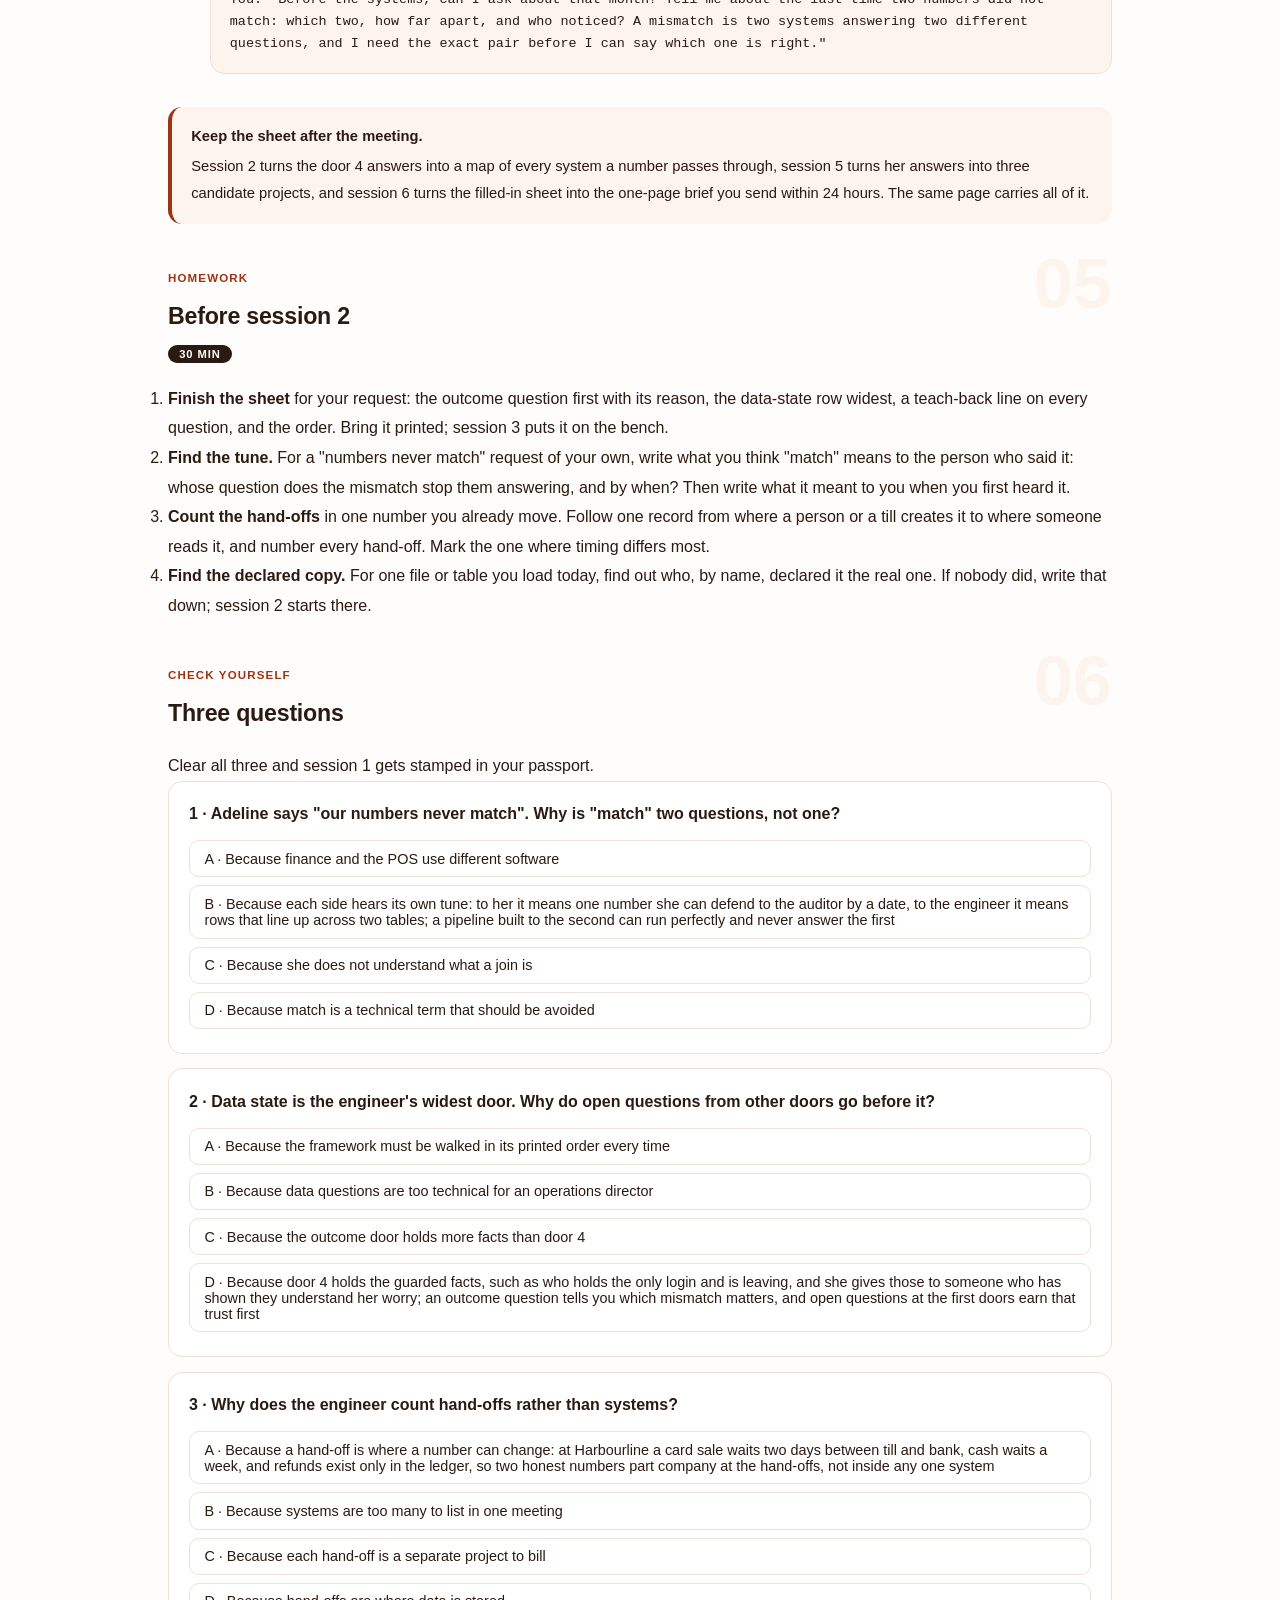
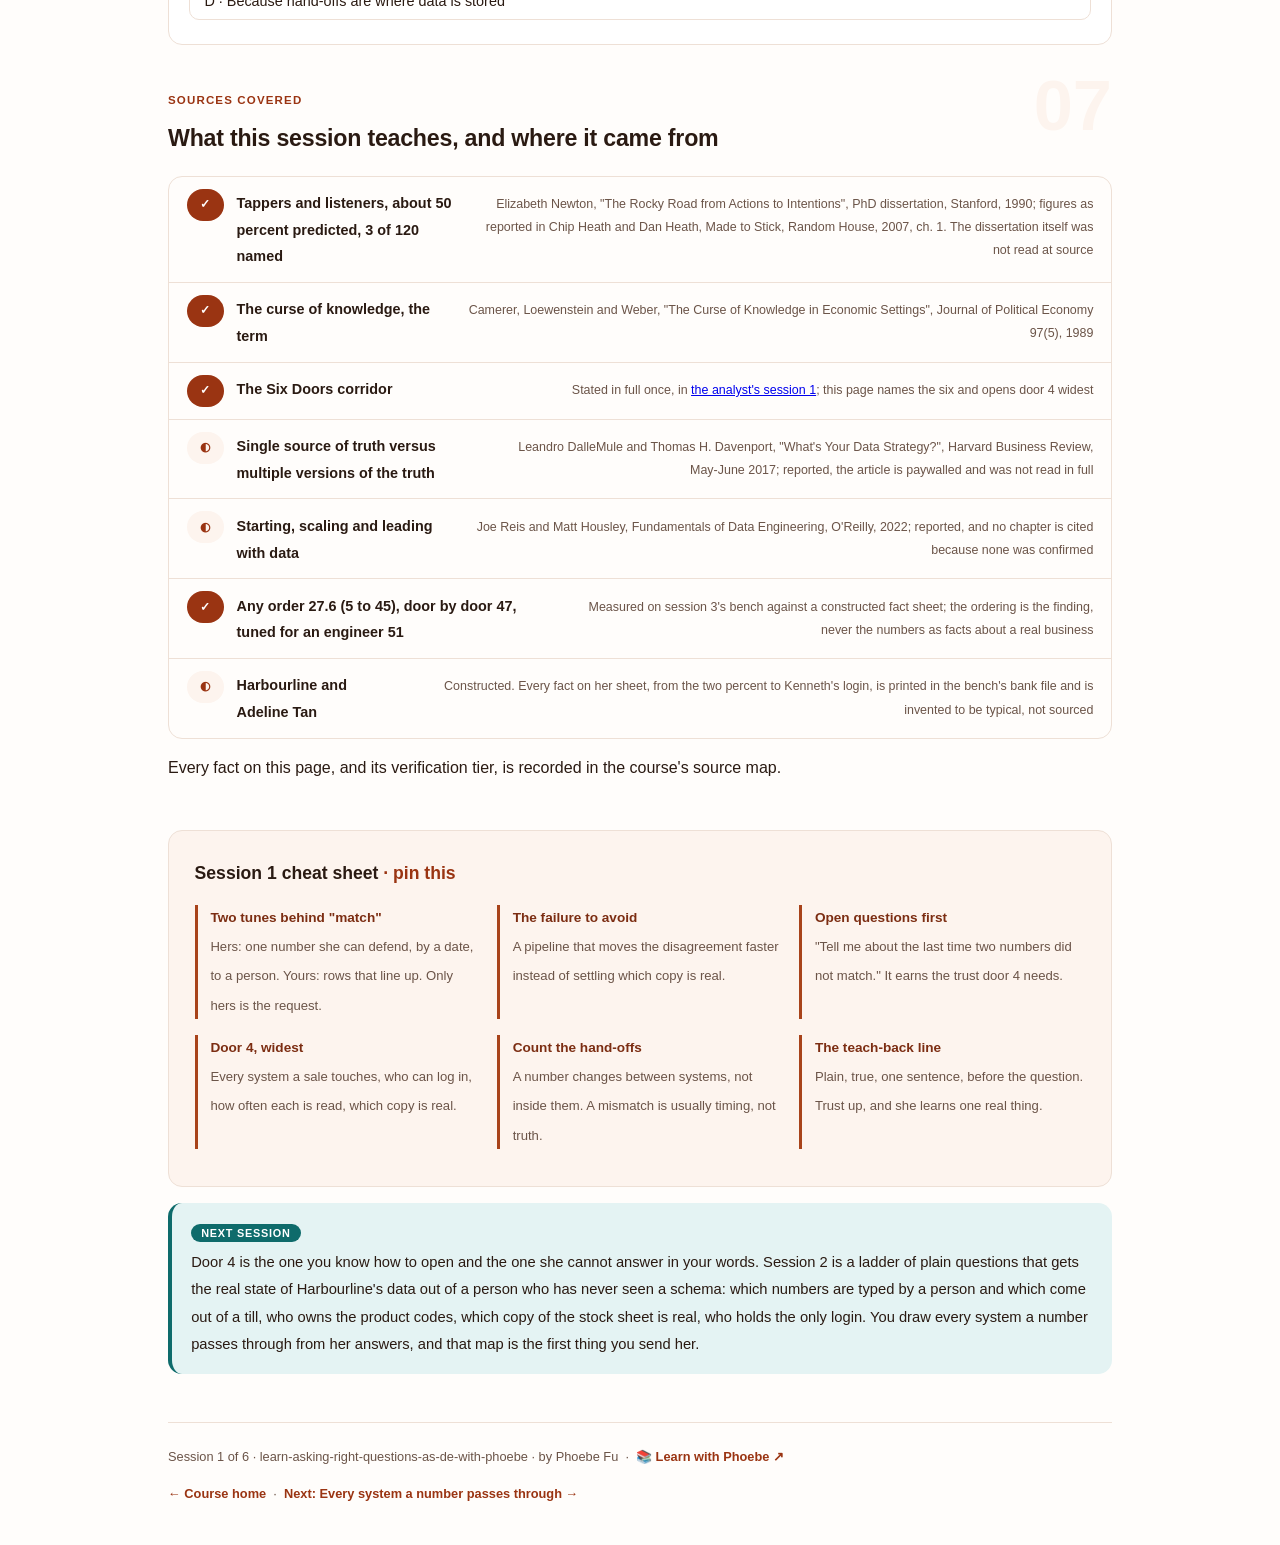
==== commit 4d8d97f1: "Prompt-box label inside the box: overflow no longer cuts it in half The label hung 0.7rem above the " ====
--- a/courses/01-the-gap-from-the-engineers-chair.html
+++ b/courses/01-the-gap-from-the-engineers-chair.html
@@ -19,7 +19,7 @@
 <meta name="twitter:image" content="https://phoebefu6.github.io/learn-asking-right-questions-as-de-with-phoebe/assets/og-cover.png">
 <!-- social:end -->
 <title>Session 1 · The gap, from the engineer's chair - learn asking the right questions as a data engineer with phoebe</title>
-<link rel="stylesheet" href="../assets/style.css?v=17">
+<link rel="stylesheet" href="../assets/style.css?v=18">
 </head>
 <body>
 
--- a/assets/style.css
+++ b/assets/style.css
@@ -1350,3 +1350,8 @@
 .prompt-box b, .prompt-box strong { color: var(--indigo-deep, var(--ink)); }
 .prompt-box span, .prompt-box em, .prompt-box i { color: inherit; }
 .pp-stamp i { color: var(--ink); }
+
+/* Prompt-box label sits inside the box (2026-10-12). Hanging it 0.7rem above the edge let any
+   overflow:auto parent cut it in half; in normal flow nothing can clip it. The right margin
+   keeps it clear of the Copy button; long labels wrap instead of running under it. */
+.prompt-box > .label{ position: static; display: table; margin: 0 5.2rem .55rem 0; white-space: normal; line-height: 1.45; }
